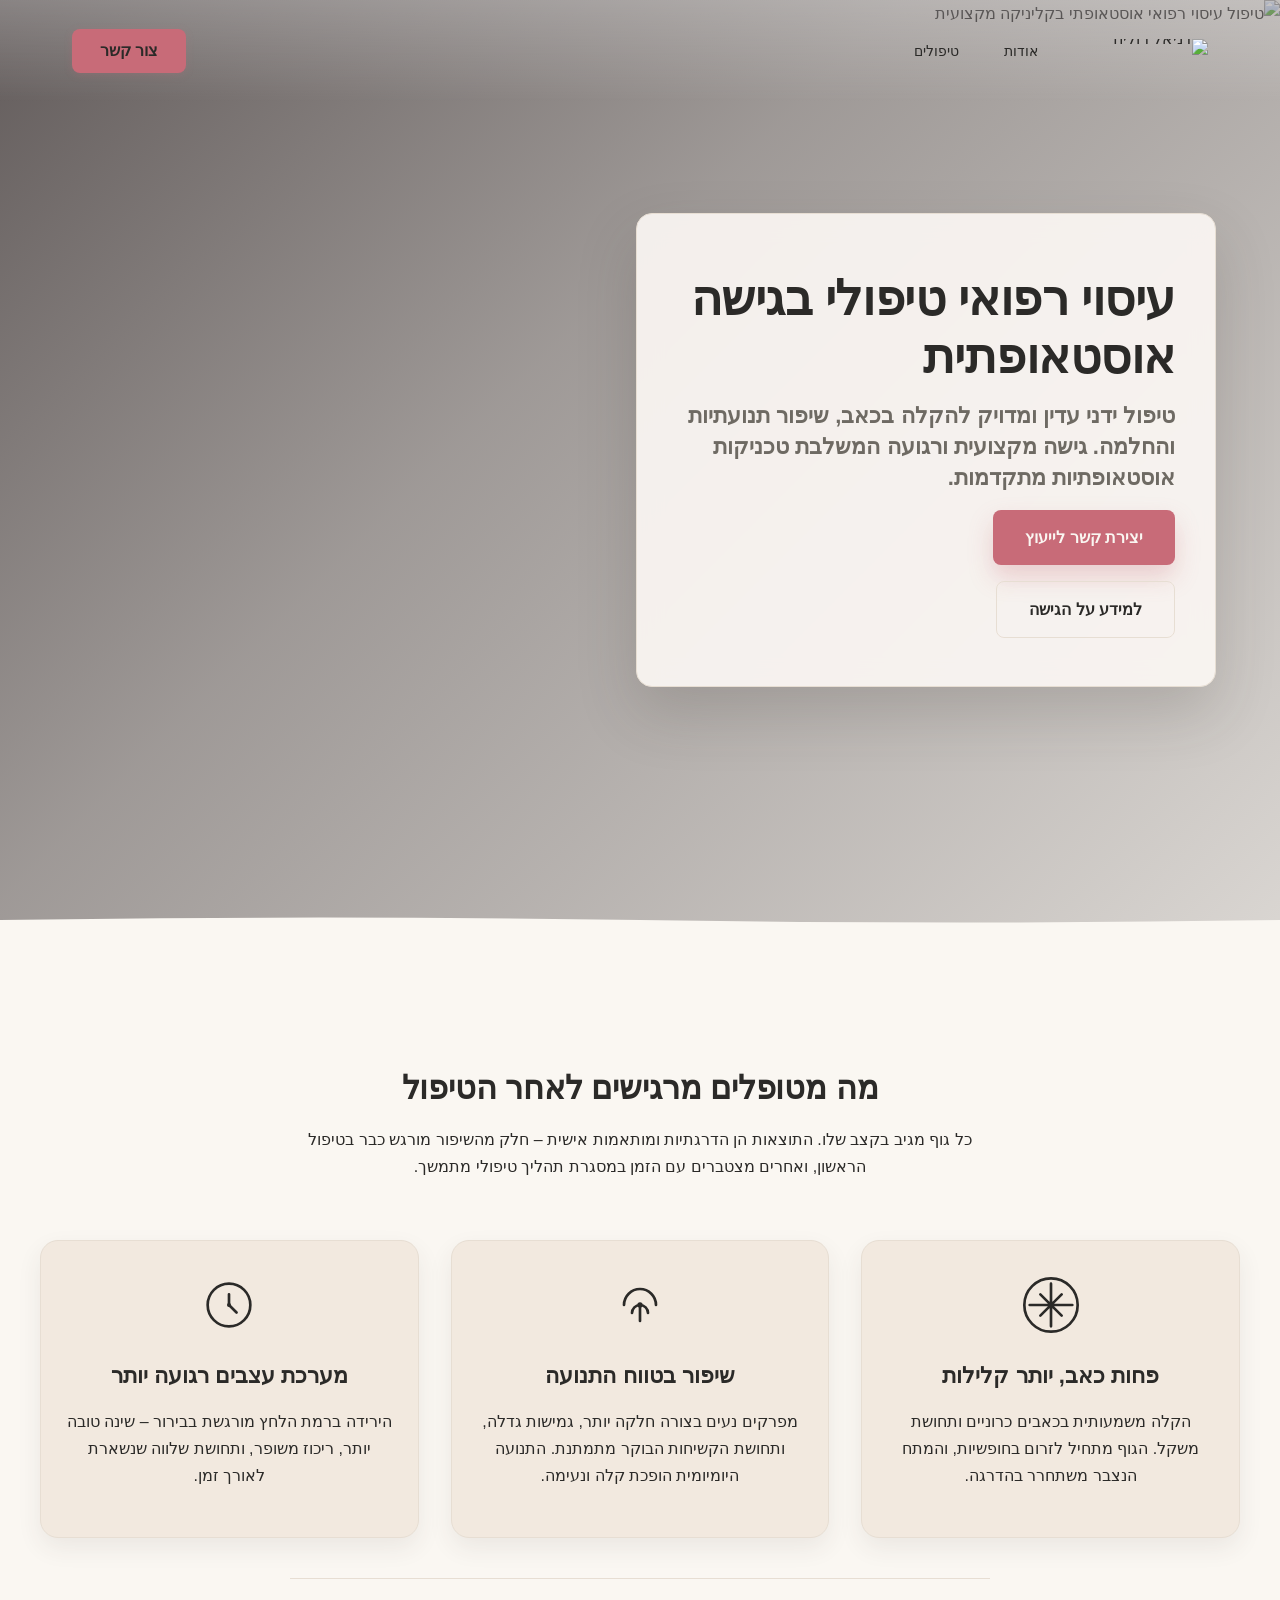
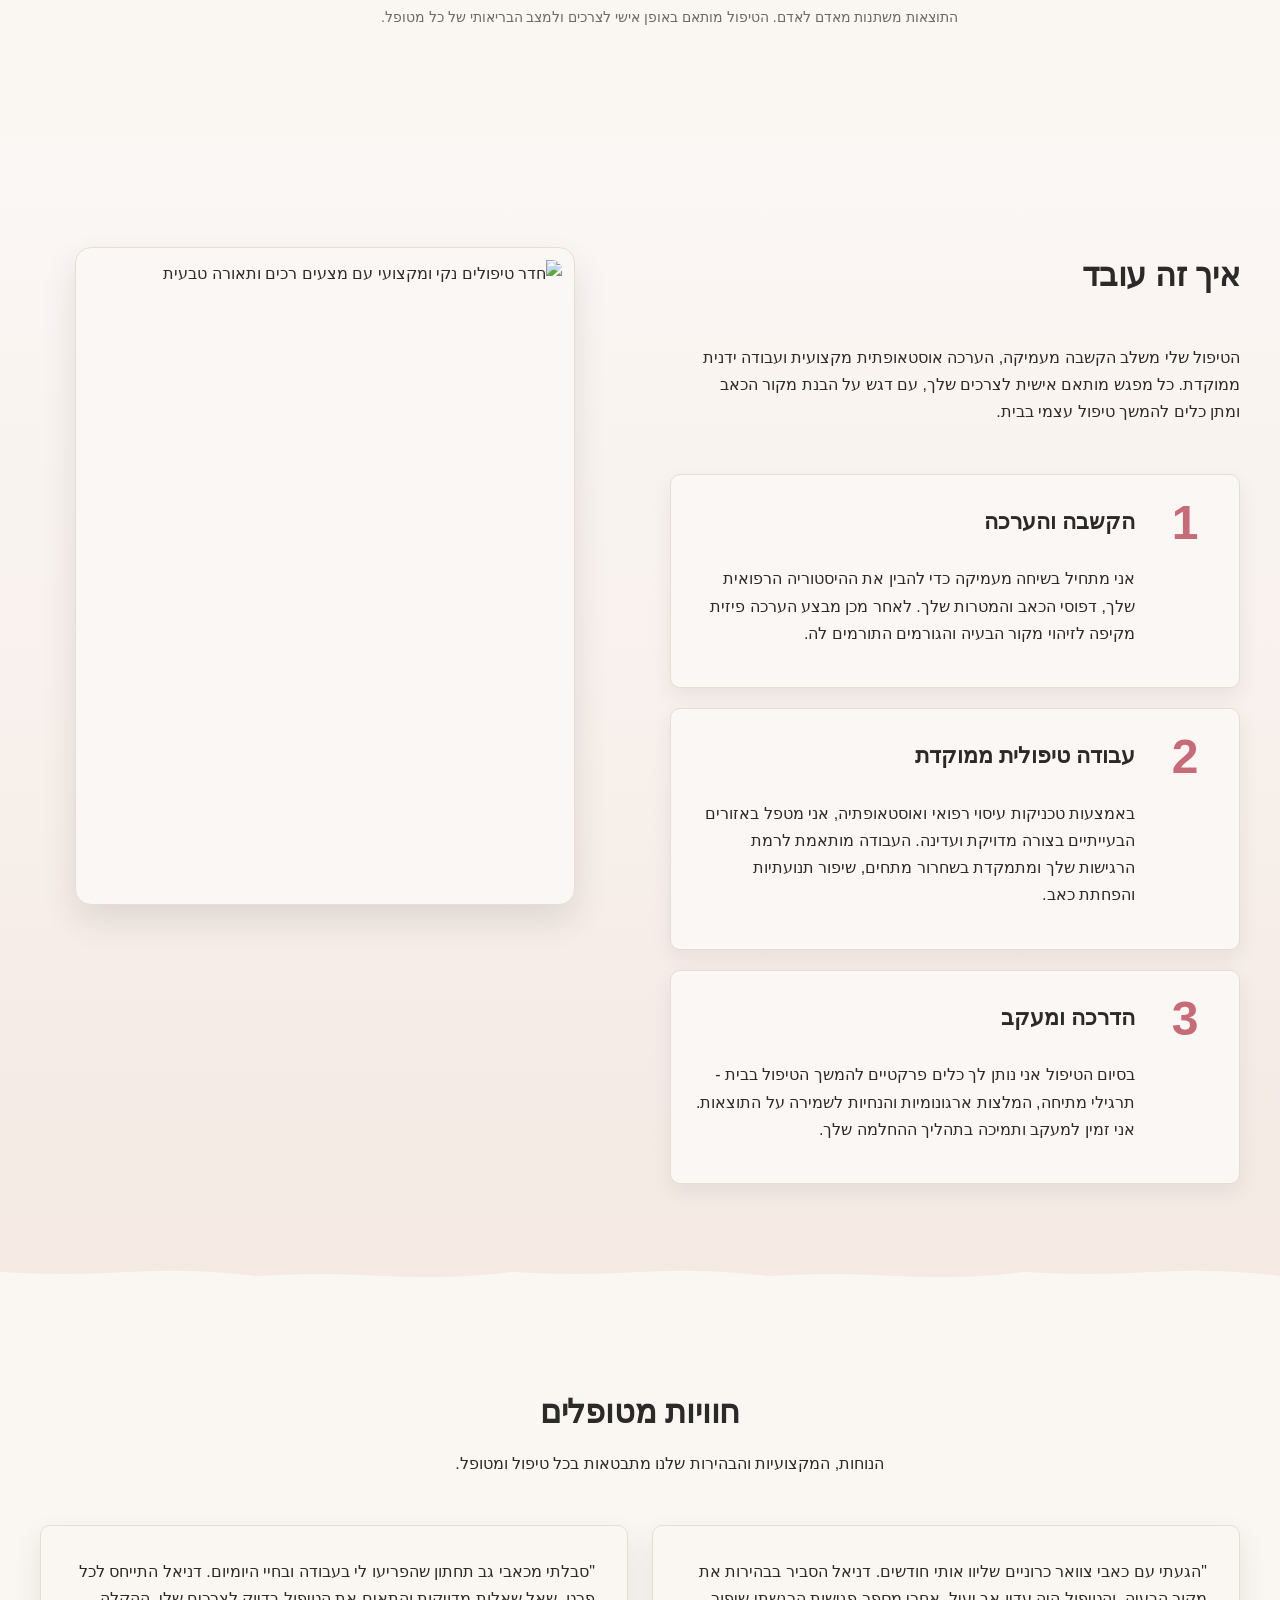
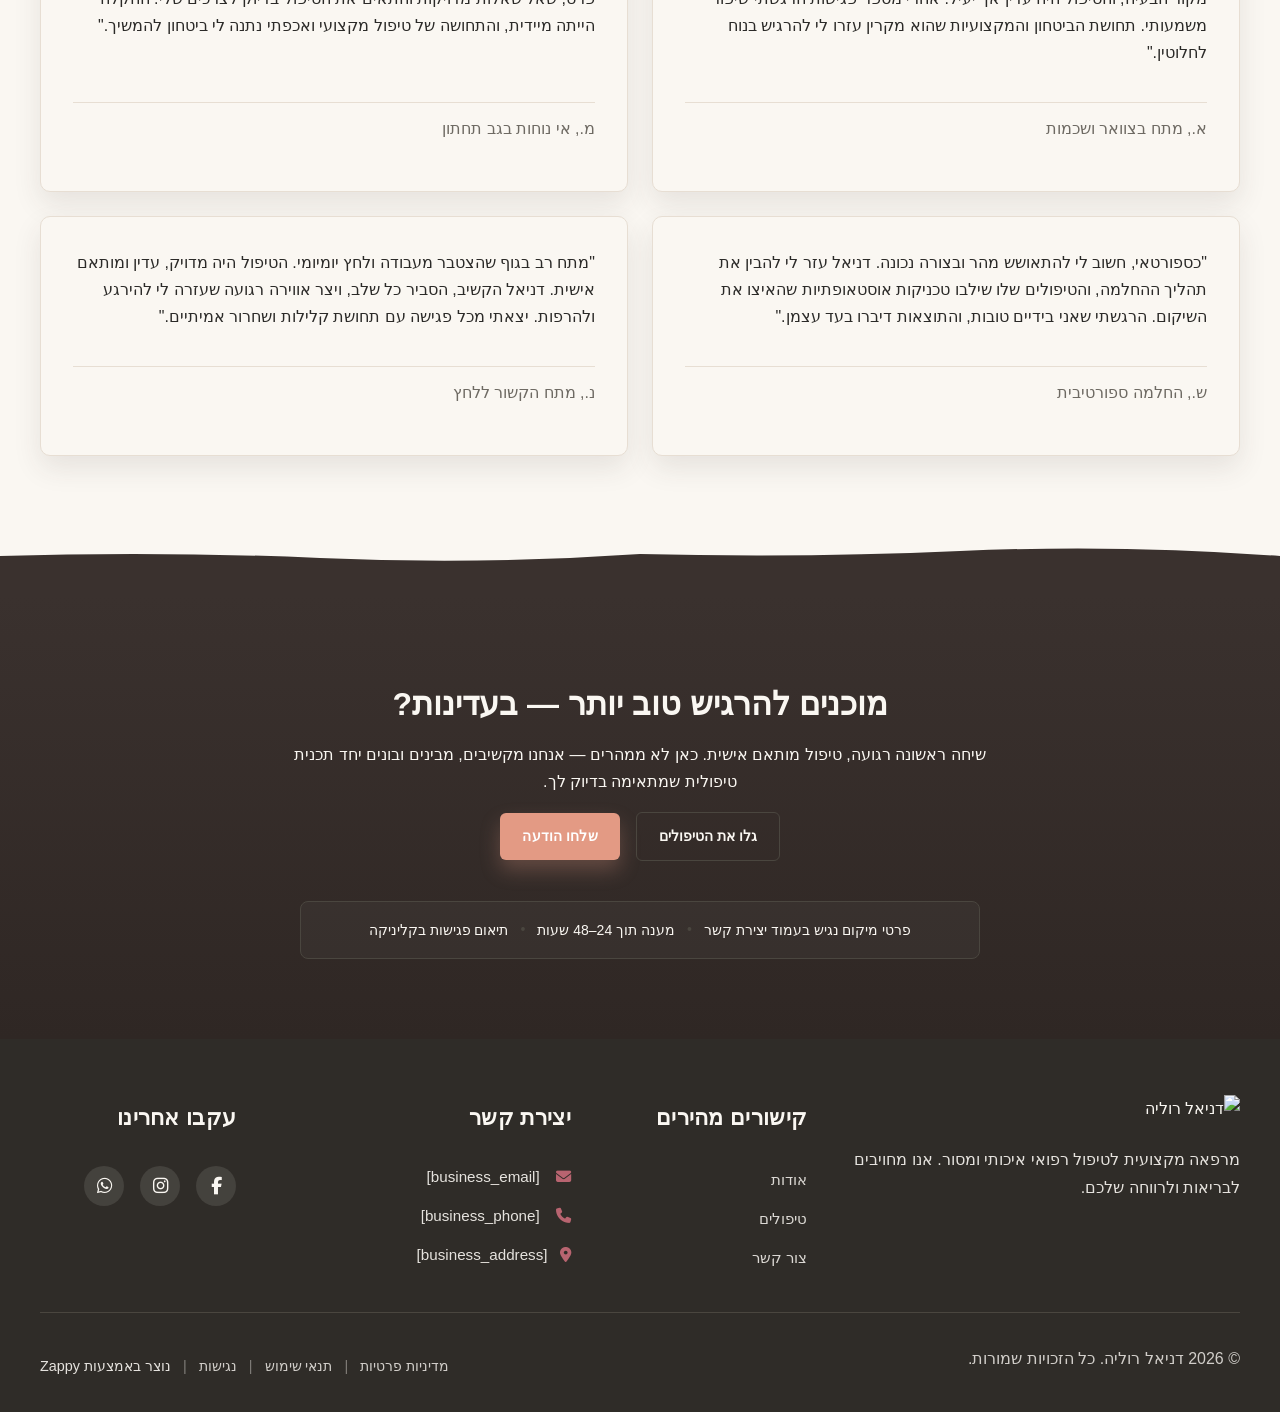
==== index.html @ 1a8e0700 "Background sync: Progressive GitHub Sync" ====
<!DOCTYPE html>
<html lang="he" dir="rtl">
<head>
    <meta charset="UTF-8">
    <meta name="viewport" content="width=device-width, initial-scale=1.0">
    <meta name="robots" content="index, follow">
    <title>עיסוי רפואי מקצועי לשחרור כאבים — דניאל רוליה</title>
    <meta name="description" content="טיפול רפואי הוליסטי המשלב גישה אוסטאופתית לשחרור כאבים כרוניים. דניאל רוליה מציע עיסוי רפואי מקצועי עם מגע מרפא עדין ותוצאות מוכחות.">
    <meta name="keywords" content="עיסוי רפואי, טיפול רפואי, עיסוי רפואי לכאבי גב כרוניים, גישה אוסטאופתית, דניאל רוליה">
    
    <!-- Favicons -->
    <link rel="icon" type="image/x-icon" href="/assets/favicon.ico">
    <link rel="icon" type="image/png" sizes="16x16" href="/assets/favicon-16x16.png">
    <link rel="icon" type="image/png" sizes="32x32" href="/assets/favicon-32x32.png">
    <link rel="icon" type="image/png" sizes="48x48" href="/assets/favicon-48x48.png">
    <link rel="icon" type="image/png" sizes="192x192" href="/assets/favicon-192x192.png">
    <link rel="icon" type="image/png" sizes="512x512" href="/assets/favicon-512x512.png">
    <link rel="apple-touch-icon" href="/assets/apple-touch-icon.png">
    <!-- Zappy Analytics -->
<script>
(function() {
  'use strict';
  
  // Configuration
  var config = {
    websiteId: '344cad9e-0083-41dc-92a2-0ba049e1d627',
    apiUrl: 'https://api.zappy5.com/api/analytics/track',
    sessionDuration: 30 * 60 * 1000, // 30 minutes
    visitorDuration: 30 * 24 * 60 * 60 * 1000, // 30 days
    trackPageViews: true,
    trackClicks: true,
    trackFormSubmissions: true
  };
  
  // Generate or retrieve persistent visitor ID (30 days)
  function getVisitorId() {
    var visitorKey = 'zappy_visitor_' + config.websiteId;
    var visitor = null;
    
    try {
      visitor = localStorage.getItem(visitorKey);
      if (visitor) {
        var visitorData = JSON.parse(visitor);
        var now = Date.now();
        
        // Check if visitor ID is still valid (30 days)
        if (now - visitorData.created < config.visitorDuration) {
          // Update last seen timestamp
          visitorData.lastSeen = now;
          localStorage.setItem(visitorKey, JSON.stringify(visitorData));
          return visitorData.id;
        }
      }
    } catch (e) {
      console.warn('Zappy Analytics: LocalStorage not available');
    }
    
    // Generate new visitor ID
    var newVisitorId = 'zv_' + Date.now() + '_' + Math.random().toString(36).substr(2, 9);
    
    try {
      localStorage.setItem(visitorKey, JSON.stringify({
        id: newVisitorId,
        created: Date.now(),
        lastSeen: Date.now()
      }));
    } catch (e) {
      // Continue without local storage
    }
    
    return newVisitorId;
  }
  
  // Generate or retrieve session ID (30 minutes)
  function getSessionId() {
    var sessionKey = 'zappy_session_' + config.websiteId;
    var session = null;
    
    try {
      session = sessionStorage.getItem(sessionKey);
      if (session) {
        var sessionData = JSON.parse(session);
        var now = Date.now();
        
        // Check if session is still valid
        if (now - sessionData.timestamp < config.sessionDuration) {
          // Update timestamp
          sessionData.timestamp = now;
          sessionStorage.setItem(sessionKey, JSON.stringify(sessionData));
          return sessionData.id;
        }
      }
    } catch (e) {
      console.warn('Zappy Analytics: SessionStorage not available');
    }
    
    // Generate new session ID
    var newSessionId = 'zs_' + Date.now() + '_' + Math.random().toString(36).substr(2, 9);
    
    try {
      sessionStorage.setItem(sessionKey, JSON.stringify({
        id: newSessionId,
        timestamp: Date.now()
      }));
    } catch (e) {
      // Continue without session storage
    }
    
    return newSessionId;
  }
  
  var visitorId = getVisitorId();
  var sessionId = getSessionId();
  
  // Track an event
  function trackEvent(eventType, data) {
    data = data || {};
    
    var eventData = {
      website_id: config.websiteId,
      event_type: eventType,
      page_path: window.location.pathname,
      referrer: document.referrer || 'direct',
      visitor_id: visitorId,
      session_id: sessionId,
      metadata: data
    };
    
    // Use sendBeacon if available (better for page unload events)
    if (navigator.sendBeacon) {
      var blob = new Blob([JSON.stringify(eventData)], { type: 'application/json' });
      navigator.sendBeacon(config.apiUrl, blob);
    } else {
      // Fallback to fetch
      fetch(config.apiUrl, {
        method: 'POST',
        headers: {
          'Content-Type': 'application/json'
        },
        body: JSON.stringify(eventData),
        keepalive: true
      }).catch(function(error) {
        console.warn('Zappy Analytics: Failed to track event', error);
      });
    }
  }
  
  // Track page view
  if (config.trackPageViews) {
    trackEvent('pageview', {
      title: document.title,
      url: window.location.href
    });
  }
  
  // Track clicks on important elements
  if (config.trackClicks) {
    document.addEventListener('click', function(e) {
      var target = e.target;
      
      // Track button clicks (counted as actions)
      if (target.tagName === 'BUTTON' || target.closest('button')) {
        var button = target.tagName === 'BUTTON' ? target : target.closest('button');
        trackEvent('click', {
          element: 'button',
          text: button.textContent.trim().substring(0, 100),
          id: button.id || null,
          class: button.className || null
        });
      }
      
      // Track link clicks (navigation - not counted as actions)
      else if (target.tagName === 'A' || target.closest('a')) {
        var link = target.tagName === 'A' ? target : target.closest('a');
        trackEvent('navigation', {
          element: 'link',
          text: link.textContent.trim().substring(0, 100),
          href: link.href,
          external: link.hostname !== window.location.hostname
        });
      }
    }, true);
  }
  
  // Track form submissions
  if (config.trackFormSubmissions) {
    document.addEventListener('submit', function(e) {
      var form = e.target;
      
      trackEvent('form_submit', {
        form_id: form.id || null,
        form_name: form.name || null,
        form_action: form.action || null,
        form_method: form.method || 'GET'
      });
    }, true);
  }
  
  // Track time on page (send on page unload)
  var pageLoadTime = Date.now();
  
  window.addEventListener('beforeunload', function() {
    var timeOnPage = Math.floor((Date.now() - pageLoadTime) / 1000); // in seconds
    
    trackEvent('page_unload', {
      time_on_page: timeOnPage,
      page_path: window.location.pathname
    });
  });
  
  // Expose tracking function globally for custom events
  window.zappyAnalytics = {
    track: trackEvent,
    getVisitorId: function() { return visitorId; },
    getSessionId: function() { return sessionId; }
  };
  
})();
</script>
<!-- End Zappy Analytics -->
    <meta property="og:title" content="עיסוי רפואי מקצועי לשחרור כאבים — דניאל רוליה">
  <meta property="og:description" content="טיפול רפואי הוליסטי המשלב גישה אוסטאופתית לשחרור כאבים כרוניים. דניאל רוליה מציע עיסוי רפואי מקצועי עם מגע מרפא עדין ותוצאות מוכחות.">
  <meta property="og:type" content="website">
  <meta property="og:locale" content="he_IL">
  
  <meta name="twitter:card" content="summary_large_image">
  <meta name="twitter:title" content="עיסוי רפואי מקצועי לשחרור כאבים — דניאל רוליה">
  <meta name="twitter:description" content="טיפול רפואי הוליסטי המשלב גישה אוסטאופתית לשחרור כאבים כרוניים. דניאל רוליה מציע עיסוי רפואי מקצועי עם מגע מרפא עדין ותוצאות מוכחות.">
  
  <link rel="stylesheet" href="https://cdnjs.cloudflare.com/ajax/libs/font-awesome/6.4.0/css/all.min.css">

    <!-- Favicons -->
    <link rel="icon" type="image/x-icon" href="/assets/favicon.ico">
    <link rel="icon" type="image/png" sizes="16x16" href="/assets/favicon-16x16.png">
    <link rel="icon" type="image/png" sizes="32x32" href="/assets/favicon-32x32.png">
    <link rel="icon" type="image/png" sizes="48x48" href="/assets/favicon-48x48.png">
    <link rel="icon" type="image/png" sizes="192x192" href="/assets/favicon-192x192.png">
    <link rel="icon" type="image/png" sizes="512x512" href="/assets/favicon-512x512.png">
    <link rel="apple-touch-icon" href="/assets/apple-touch-icon.png">
    <!-- Cookie Consent -->
    <link rel="stylesheet" href="https://cdn.jsdelivr.net/npm/vanilla-cookieconsent@3/dist/cookieconsent.css">
    <script src="https://cdn.jsdelivr.net/npm/vanilla-cookieconsent@3/dist/cookieconsent.umd.js"></script>
    <!-- Mickidum Accessibility Toolbar -->
    <script src="https://cdn.jsdelivr.net/gh/mickidum/acc_toolbar/acctoolbar/acctoolbar.min.js"></script>
    <link rel="stylesheet" href="/styles.css">

    <style id="zappy-dropdown-submenu-styles">
      /* ========== DESKTOP DROPDOWN SUBMENU STYLES ========== */
      /* Base styles for dropdown submenus - parent must be positioned */
      .nav-menu li:has(.sub-menu), nav li:has(.sub-menu), .navbar li:has(.sub-menu), #navMenu li:has(.sub-menu) { position: relative; }
      /* Submenu base - hidden by default */
      .nav-menu .sub-menu, nav .sub-menu, .navbar .sub-menu, #navMenu .sub-menu { display: block !important; position: absolute !important; top: 100%; left: 0; min-width: 220px; background: white; border-radius: 8px; box-shadow: 0 8px 25px rgba(0,0,0,0.15); padding: 8px 0; opacity: 0; visibility: hidden; transform: translateY(10px); transition: all 0.3s ease; z-index: 1000; list-style: none; pointer-events: none; }
      /* CRITICAL: Desktop hover styles to show dropdown */
      .nav-menu li:hover > .sub-menu, nav li:hover > .sub-menu, .navbar li:hover > .sub-menu, #navMenu li:hover > .sub-menu { opacity: 1 !important; visibility: visible !important; transform: translateY(0) !important; pointer-events: auto !important; }
      /* Submenu item styling */
      .sub-menu li { list-style: none; margin: 0; padding: 0; }
      .sub-menu a { display: block !important; padding: 10px 16px !important; color: var(--text-dark, #333) !important; font-weight: 500; text-decoration: none; white-space: nowrap; transition: background-color 0.2s; }
      .sub-menu a:hover { background-color: #f5f5f5; }
      /* RTL (Hebrew/Arabic) dropdown positioning */
      [dir="rtl"] .nav-menu .sub-menu, [dir="rtl"] nav .sub-menu, [dir="rtl"] .navbar .sub-menu, html[lang="he"] .nav-menu .sub-menu, html[lang="he"] nav .sub-menu, html[lang="he"] .navbar .sub-menu, html[lang="ar"] .nav-menu .sub-menu, html[lang="ar"] nav .sub-menu, html[lang="ar"] .navbar .sub-menu { left: auto !important; right: 0 !important; }
      /* Hide empty dropdown menus */
      .sub-menu:empty, .sub-menu:not(:has(li:not(.zappy-hidden-menu-item))), .sub-menu:not(:has(li)) { display: none !important; opacity: 0 !important; visibility: hidden !important; pointer-events: none !important; }
      /* Desktop: show submenu on Menu Group hover */
      li:has(.menu-group-title):hover > .sub-menu { opacity: 1 !important; visibility: visible !important; transform: translateY(0) !important; pointer-events: auto !important; }
      /* Menu Group title styling */
      .nav-menu > li > .menu-group-title, #navMenu > li > .menu-group-title { display: inline-block; padding: 0.5rem 1rem; cursor: default; user-select: none; }
      
      /* ========== MOBILE SUBMENU STYLES ========== */
      @media (max-width: 768px) {
        .nav-menu .sub-menu, nav .sub-menu, .navbar .sub-menu, #navMenu .sub-menu { position: static !important; transform: none !important; box-shadow: none !important; background: transparent !important; max-height: 0; overflow: hidden; opacity: 0; visibility: hidden; transition: max-height 0.3s ease, opacity 0.3s ease; padding: 0 !important; border-radius: 0 !important; }
        .sub-menu.mobile-expanded { max-height: 500px !important; opacity: 1 !important; visibility: visible !important; padding: 8px 0 8px 16px !important; }
        [dir="rtl"] .sub-menu.mobile-expanded, html[lang="he"] .sub-menu.mobile-expanded { padding: 8px 16px 8px 0 !important; }
        /* Disable hover behavior on mobile */
        .nav-menu li:hover > .sub-menu, nav li:hover > .sub-menu, .navbar li:hover > .sub-menu, #navMenu li:hover > .sub-menu { opacity: 0; visibility: hidden; pointer-events: none; }
        .nav-menu li > .sub-menu.mobile-expanded, nav li > .sub-menu.mobile-expanded, .navbar li > .sub-menu.mobile-expanded, #navMenu li > .sub-menu.mobile-expanded { opacity: 1 !important; visibility: visible !important; pointer-events: auto !important; }
        .nav-menu li:has(.sub-menu), nav li:has(.sub-menu), .navbar li:has(.sub-menu), #navMenu li:has(.sub-menu) { display: flex !important; flex-wrap: wrap !important; align-items: center !important; position: relative !important; min-height: 44px !important; }
        .nav-menu li:has(.sub-menu) > a, nav li:has(.sub-menu) > a, .navbar li:has(.sub-menu) > a, #navMenu li:has(.sub-menu) > a { flex: 1 !important; min-width: 0 !important; }
        .nav-menu li:has(.sub-menu) > .menu-group-title, nav li:has(.sub-menu) > .menu-group-title, .navbar li:has(.sub-menu) > .menu-group-title, #navMenu li:has(.sub-menu) > .menu-group-title { flex: 1 !important; min-width: 0 !important; padding: 0 !important; line-height: inherit !important; }
        .nav-menu li:has(.sub-menu) > .sub-menu, nav li:has(.sub-menu) > .sub-menu, .navbar li:has(.sub-menu) > .sub-menu, #navMenu li:has(.sub-menu) > .sub-menu { flex-basis: 100% !important; width: 100% !important; }
        .nav-menu li:has(.sub-menu) > a [class*="chevron"], .nav-menu li:has(.sub-menu) > a [class*="arrow"], .nav-menu li:has(.sub-menu) > a .fa-chevron-down, .nav-menu li:has(.sub-menu) > a .fa-angle-down, nav li:has(.sub-menu) > a [class*="chevron"], nav li:has(.sub-menu) > a [class*="arrow"], #navMenu li:has(.sub-menu) > a [class*="chevron"], #navMenu li:has(.sub-menu) > a [class*="arrow"] { display: none !important; visibility: hidden !important; }
        .mobile-submenu-toggle { display: flex !important; align-items: center !important; justify-content: center !important; width: 44px !important; height: auto !important; background: transparent !important; border: none !important; cursor: pointer !important; color: var(--text-dark) !important; position: static !important; flex-shrink: 0 !important; align-self: stretch !important; z-index: 2 !important; padding: 0 !important; margin: 0 !important; }
        .mobile-submenu-toggle::after { content: '' !important; width: 0 !important; height: 0 !important; border-left: 6px solid transparent !important; border-right: 6px solid transparent !important; border-top: 7px solid currentColor !important; transition: transform 0.3s ease !important; }
        .mobile-submenu-toggle.expanded::after { transform: rotate(180deg) !important; }
        .sub-menu a { padding: 10px 0 !important; display: block !important; color: var(--text-dark) !important; }
        .navbar .sub-menu li a, nav.navbar .sub-menu li a, .zappy-products-dropdown .sub-menu a { color: var(--text-dark) !important; }
      }
      @media (min-width: 769px) { .mobile-submenu-toggle { display: none !important; } }
    </style>

    <style id="mobile-lang-menu-deployed-css">
    @media (max-width: 768px) {
      .lang-switcher,
      .nav-cta-container .lang-switcher,
      .nav-container .lang-switcher,
      .navbar .lang-switcher,
      .navbar .nav-cta-container .lang-switcher,
      .nav-icons-left .lang-switcher,
      .nav-ecommerce-icons .lang-switcher { display: none !important; }
      .mobile-lang-menu { width: 100%; border-top: 1px solid rgba(128,128,128,0.2); padding: 8px 0 0 0; margin-top: 8px; }
      .mobile-lang-toggle { display: flex !important; align-items: center; justify-content: space-between; width: 100%; padding: 12px 16px; background: none; border: none; cursor: pointer; font-size: 15px; color: inherit; font-family: inherit; }
      .mobile-lang-toggle::after { content: ''; display: inline-block; width: 8px; height: 8px; border-right: 2px solid currentColor; border-bottom: 2px solid currentColor; transform: rotate(45deg); transition: transform 0.3s ease; margin-left: 8px; }
      .mobile-lang-toggle.expanded::after { transform: rotate(-135deg); }
      .mobile-lang-options { max-height: 0; overflow: hidden; transition: max-height 0.3s ease; }
      .mobile-lang-options.expanded { max-height: 300px; }
      .mobile-lang-option { display: flex !important; align-items: center; gap: 10px; padding: 10px 24px; text-decoration: none; color: inherit; font-size: 14px; font-family: inherit; }
      .mobile-lang-option:hover { background: rgba(128,128,128,0.1); }
      .mobile-lang-option.active { font-weight: 600; opacity: 0.7; pointer-events: none; }
      .mobile-lang-option img { width: 20px; height: 20px; border-radius: 50%; }
    }
    @media (min-width: 769px) {
      .mobile-lang-menu { display: none !important; }
    }
    </style>

    <style id="zappy-widget-visibility">
      #mic-access-tool-general-button, .mic-access-tool-general-button,
      #mic-init-access-tool .mic-access-tool-general-button, #mic-init-access-tool #mic-access-tool-general-button,
      ._access-icon, #mic-access-tool-box, .mic-access-tool-box,
      #mic-init-access-tool #mic-access-tool-box, div[id*="mic-access-tool-box"], ._access-menu {
        display: none !important; visibility: hidden !important; opacity: 0 !important; pointer-events: none !important;
      }
    </style>
</head>
<body>

  <nav class="navbar" dir="rtl">
  <button class="mobile-toggle" id="mobileToggle" aria-label="Menu">
    <svg class="hamburger-icon" width="24" height="24" viewbox="0 0 24 24" fill="none">
      <path d="M3 12h18M3 6h18M3 18h18" stroke="currentColor" stroke-width="2" stroke-linecap="round"></path>
    </svg>
    <svg class="close-icon" width="24" height="24" viewbox="0 0 24 24" fill="none" style="display: none;">
      <path d="M18 6L6 18M6 6l12 12" stroke="currentColor" stroke-width="2" stroke-linecap="round"></path>
    </svg>
  </button>
  
  <button class="phone-header-btn" aria-label="Call">
    <svg width="20" height="20" viewbox="0 0 24 24" fill="currentColor">
      <path d="M22 16.92v3a2 2 0 0 1-2.18 2 19.79 19.79 0 0 1-8.63-3.07 19.5 19.5 0 0 1-6-6 19.79 19.79 0 0 1-3.07-8.67A2 2 0 0 1 4.11 2h3a2 2 0 0 1 2 1.72 12.84 12.84 0 0 0 .7 2.81 2 2 0 0 1-.45 2.11L8.09 9.91a16 16 0 0 0 6 6l1.27-1.27a2 2 0 0 1 2.11-.45 12.84 12.84 0 0 0 2.81.7A2 2 0 0 1 22 16.92z"></path>
    </svg>
  </button>
  
  <div class="nav-container">
    <div class="nav-right-group"><div class="nav-brand">
      <a href="/" class="logo-link">
        <img src="/assets/business-logo.webp" alt="דניאל רוליה" class="logo">
      </a>
    </div><ul class="nav-menu" id="navMenu"><li><a href="/about">אודות</a></li><li><a href="/treatments">טיפולים</a></li></ul></div>
    
    
    
    <div class="nav-cta-container">
      <a href="/contact" class="nav-cta-btn">צור קשר</a>
    </div>
  </div>
</nav>
<script>

// Navbar Mobile Menu Toggle and Contrast Fix
(function() {
  // Use 'load' event instead of 'DOMContentLoaded' to ensure we run AFTER all other scripts
  window.addEventListener('load', function() {
    
    // FIX MOBILE BUTTON CONTRAST
    // Detect navbar background color and apply contrasting color to mobile buttons
    const navbar = document.querySelector('.navbar, nav, header');
    if (!navbar) {
      console.log('[Navbar] Navbar element not found');
      return;
    }
    
    // DECLARE VARIABLES EARLY to avoid Temporal Dead Zone errors
    // These are used in multiple places below
    let mobileToggle = document.getElementById('mobileToggle') ||
                       document.querySelector('.mobile-toggle') ||
                       document.querySelector('.hamburger') ||
                       document.querySelector('.hamburger-menu') ||
                       document.querySelector('.menu-toggle') ||
                       document.querySelector('.burger-menu') ||
                       document.querySelector('[aria-label="Menu"]') ||
                       document.querySelector('[aria-label="תפריט"]');
    
    const phoneBtn = document.querySelector('.phone-header-btn');
    
    const computedStyle = window.getComputedStyle(navbar);
    let bgColor = computedStyle.backgroundColor;
    
    console.log('[Navbar] Initial navbar background:', bgColor);
    
    // Check if background is transparent or rgba with 0 alpha
    const isTransparent = bgColor === 'transparent' || 
                         bgColor === 'rgba(0, 0, 0, 0)' ||
                         (bgColor.startsWith('rgba') && bgColor.includes(', 0)'));
    
    if (isTransparent) {
      // Check for background-image or gradient
      const bgImage = computedStyle.backgroundImage;
      if (bgImage && bgImage !== 'none') {
        console.log('[Navbar] Navbar has background image/gradient, using dark text');
        bgColor = 'rgb(240, 240, 240)'; // Assume light background
      } else {
        // Transparent navbar - check body background
        const bodyBg = window.getComputedStyle(document.body).backgroundColor;
        console.log('[Navbar] Navbar transparent, using body background:', bodyBg);
        bgColor = bodyBg;
      }
    }
    
    // Calculate luminance to determine if background is light or dark
    const rgb = bgColor.match(/\d+/g);
    if (rgb && rgb.length >= 3) {
      const r = parseInt(rgb[0]);
      const g = parseInt(rgb[1]);
      const b = parseInt(rgb[2]);
      const luminance = (0.299 * r + 0.587 * g + 0.114 * b) / 255;
      
      // Mobile button colors are set by Claude's AI-generated CSS (same as .nav-menu a)
      // No dynamic color overrides needed - colors come from the generated navbar CSS
      console.log('[Navbar] Mobile button colors preserved from Claude CSS (luminance:', luminance.toFixed(2) + ')');
      
      // FIX ICON SIZES - Ensure SVGs are properly sized and visible
      // INJECT CRITICAL CSS TO OVERRIDE ANY CONFLICTING RULES
      const criticalCSS = document.createElement('style');
      criticalCSS.id = 'zappy-mobile-nav-fix';
      const htmlLang = document.documentElement.lang || 'en';
      const htmlDir = document.documentElement.dir || 'ltr';
      // Check both dir attribute AND lang for RTL detection
      // dir="rtl" is the most reliable indicator
      const isRTL = htmlDir === 'rtl' || htmlLang === 'he' || htmlLang === 'ar';
      
      criticalCSS.textContent = `
        /* Hide mobile buttons on desktop, show only on mobile */
        @media (min-width: 769px) {
          .mobile-toggle,
          .phone-header-btn {
            display: none !important;
          }
        }
        
        /* Show and position mobile buttons correctly on mobile */
        @media (max-width: 768px) {
          .mobile-toggle,
          .phone-header-btn {
            position: absolute !important;
            top: 50% !important;
            transform: translateY(-50%) !important;
            z-index: 1001 !important;
            display: flex !important;
            align-items: center !important;
            justify-content: center !important;
            width: 36px !important;
            height: 36px !important;
            border-radius: 50% !important;
            border: none !important;
            cursor: pointer !important;
            padding: 6px !important;
            background: none !important;
            color: var(--nav-text, var(--text-dark)) !important;
          }
          
          /* LTR positioning (default): hamburger LEFT, phone RIGHT */
          html:not([dir="rtl"]):not([lang="he"]):not([lang="ar"]) .mobile-toggle,
          html[dir="ltr"] .mobile-toggle {
            left: 12px !important;
            right: auto !important;
          }
          html:not([dir="rtl"]):not([lang="he"]):not([lang="ar"]) .phone-header-btn,
          html[dir="ltr"] .phone-header-btn {
            right: 12px !important;
            left: auto !important;
          }
          
          /* RTL positioning: hamburger RIGHT, phone LEFT */
          html[dir="rtl"] .mobile-toggle,
          html[lang="he"] .mobile-toggle,
          html[lang="ar"] .mobile-toggle {
            right: 12px !important;
            left: auto !important;
          }
          html[dir="rtl"] .phone-header-btn,
          html[lang="he"] .phone-header-btn,
          html[lang="ar"] .phone-header-btn {
            left: 12px !important;
            right: auto !important;
          }
          
          /* CRITICAL: Ensure nav-container has min-height on mobile */
          /* All children are positioned absolutely/fixed on mobile, so height:auto collapses to 0 */
          .nav-container {
            min-height: 70px !important;
            position: relative !important;
          }
          
          /* Ensure SVG icons are properly sized and inherit color */
          .mobile-toggle svg,
          .phone-header-btn svg {
            width: 24px !important;
            height: 24px !important;
            /* Don't force display - let JavaScript control hamburger/close toggle */
          }
          
          /* Reset nav-cta-container on mobile - remove desktop box-shadow/padding */
          /* that creates a visible ghost box when CTA button is hidden */
          .nav-cta-container {
            box-shadow: none !important;
            padding: 0 !important;
          }
          
          /* Hide nav-cta-container entirely on mobile when there's no lang-switcher */
          /* (only the CTA button is inside, and it's hidden on mobile) */
          .nav-cta-container:not(:has(.lang-switcher)) {
            display: none !important;
          }
          
          /* CRITICAL: Prevent hero image fade gradient from bleeding over headline text */
          /* The .image-fade-gradient has bottom: -30px (extends below parent) */
          /* On mobile stacked layout, this overlaps the h1 text below the image */
          .hero-image-column {
            overflow: hidden !important;
          }
          .image-fade-gradient {
            bottom: 0 !important;
          }
          
          /* Hide desktop language switcher on mobile - hamburger menu handles it */
          /* High specificity to override stored CSS */
          .lang-switcher,
          .nav-cta-container .lang-switcher,
          .nav-container .lang-switcher,
          .navbar .lang-switcher,
          .navbar .nav-cta-container .lang-switcher {
            display: none !important;
          }
        }
      `;
      
      // Remove existing fix if present and inject new one
      const existing = document.getElementById('zappy-mobile-nav-fix');
      if (existing) existing.remove();
      document.head.appendChild(criticalCSS);
      
      console.log('[Navbar] Critical CSS injected for mobile nav positioning');
      
      // ONLY apply inline positioning styles on mobile viewport
      // On desktop, the CSS handles hiding these buttons with display: none
      // Inline styles were breaking desktop layout by overriding CSS
      const isMobileViewport = window.innerWidth <= 768;
      
      if (mobileToggle) {
        // Icon sizing applies to all viewports for consistency
        const hamburgerIcon = mobileToggle.querySelector('.hamburger-icon');
        const closeIcon = mobileToggle.querySelector('.close-icon');
        
        if (hamburgerIcon) {
          hamburgerIcon.style.setProperty('width', '24px', 'important');
          hamburgerIcon.style.setProperty('height', '24px', 'important');
          hamburgerIcon.style.setProperty('display', 'block', 'important'); // Show hamburger by default
        }
        if (closeIcon) {
          closeIcon.style.setProperty('width', '24px', 'important');
          closeIcon.style.setProperty('height', '24px', 'important');
          closeIcon.style.setProperty('display', 'none', 'important'); // Hide close icon by default
        }
        
        // ONLY set positioning inline styles on mobile
        if (isMobileViewport) {
          mobileToggle.style.setProperty('position', 'absolute', 'important');
          mobileToggle.style.setProperty('top', '50%', 'important');
          mobileToggle.style.setProperty('transform', 'translateY(-50%)', 'important');
          mobileToggle.style.setProperty('z-index', '1001', 'important');
          
          // Clear any inline left/right so CSS can take over based on html[dir]
          mobileToggle.style.removeProperty('left');
          mobileToggle.style.removeProperty('right');
          
          console.log('[Navbar] Mobile toggle positioning applied (mobile viewport)');
        } else {
          // On desktop, clear any positioning styles to let CSS handle it
          mobileToggle.style.removeProperty('position');
          mobileToggle.style.removeProperty('top');
          mobileToggle.style.removeProperty('transform');
          mobileToggle.style.removeProperty('z-index');
          mobileToggle.style.removeProperty('left');
          mobileToggle.style.removeProperty('right');
          console.log('[Navbar] Desktop viewport - cleared mobile toggle inline positioning');
        }
      }
      
      if (phoneBtn) {
        // Icon sizing applies to all viewports
        const phoneIcon = phoneBtn.querySelector('svg');
        if (phoneIcon) {
          phoneIcon.style.width = '24px';
          phoneIcon.style.height = '24px';
          phoneIcon.setAttribute('width', '24');
          phoneIcon.setAttribute('height', '24');
        }
        
        // ONLY set positioning inline styles on mobile
        if (isMobileViewport) {
          phoneBtn.style.setProperty('position', 'absolute', 'important');
          phoneBtn.style.setProperty('top', '50%', 'important');
          phoneBtn.style.setProperty('transform', 'translateY(-50%)', 'important');
          phoneBtn.style.setProperty('z-index', '1001', 'important');
          
          // Clear any inline left/right so CSS can take over based on html[dir]
          phoneBtn.style.removeProperty('left');
          phoneBtn.style.removeProperty('right');
          
          console.log('[Navbar] Phone button positioning applied (mobile viewport)');
        } else {
          // On desktop, clear any positioning styles to let CSS handle it
          phoneBtn.style.removeProperty('position');
          phoneBtn.style.removeProperty('top');
          phoneBtn.style.removeProperty('transform');
          phoneBtn.style.removeProperty('z-index');
          phoneBtn.style.removeProperty('left');
          phoneBtn.style.removeProperty('right');
          console.log('[Navbar] Desktop viewport - cleared phone button inline positioning');
        }
      }
    } else {
      console.log('[Navbar] Could not parse background color:', bgColor);
    }
    
    // MOBILE MENU TOGGLE
    // Re-query in case DOM changed (mobileToggle already declared at top of function)
    mobileToggle = document.getElementById('mobileToggle') ||
                   document.querySelector('.mobile-toggle') ||
                   document.querySelector('.hamburger') ||
                   document.querySelector('.hamburger-menu') ||
                   document.querySelector('.menu-toggle') ||
                   document.querySelector('.burger-menu') ||
                   document.querySelector('[aria-label="Menu"]') ||
                   document.querySelector('[aria-label="תפריט"]');
    
    // EXPANDED SEARCH: Find nav menu by ID or class
    const navMenu = document.getElementById('navMenu') ||
                  document.querySelector('.nav-menu') ||
                  document.querySelector('.nav-links') ||
                  document.querySelector('nav ul:not(.submenu)');
    
    if (!mobileToggle || !navMenu) {
      console.log('[Navbar] Mobile toggle or menu not found:', { toggle: !!mobileToggle, menu: !!navMenu });
      return;
    }
    
    // Ensure navMenu has ID for CSS targeting
    if (!navMenu.id) {
      navMenu.id = 'navMenu';
    }
    
    console.log('[Navbar] Initializing mobile menu...');
    
    // Remove any existing event listeners by cloning the button
    const newToggle = mobileToggle.cloneNode(true);
    mobileToggle.parentNode.replaceChild(newToggle, mobileToggle);
    
    // Toggle menu on button click - use newToggle now
    newToggle.addEventListener('click', function(e) {
      e.preventDefault();
      e.stopPropagation();
      
      const hamburgerIcon = this.querySelector('.hamburger-icon');
      const closeIcon = this.querySelector('.close-icon');
      const isActive = navMenu.classList.contains('active');
      
      if (isActive) {
        // Close menu
        navMenu.classList.remove('active');
        if (hamburgerIcon) hamburgerIcon.style.setProperty('display', 'block', 'important');
        if (closeIcon) closeIcon.style.setProperty('display', 'none', 'important');
        document.body.style.overflow = '';
        console.log('[Navbar] Menu closed');
      } else {
        // Open menu
        navMenu.classList.add('active');
        if (hamburgerIcon) hamburgerIcon.style.setProperty('display', 'none', 'important');
        if (closeIcon) closeIcon.style.setProperty('display', 'block', 'important');
        document.body.style.overflow = 'hidden';
        console.log('[Navbar] Menu opened');
      }
    });
    
    // Close menu when clicking nav links (but NOT dropdown toggles)
    const navLinks = navMenu.querySelectorAll('a');
    navLinks.forEach(function(link) {
      link.addEventListener('click', function() {
        // Don't close if it's a dropdown child (unless it's a real navigation link)
        if (this.getAttribute('href') === '#') return;
        
        const hamburgerIcon = newToggle.querySelector('.hamburger-icon');
        const closeIcon = newToggle.querySelector('.close-icon');
        
        navMenu.classList.remove('active');
        if (hamburgerIcon) hamburgerIcon.style.setProperty('display', 'block', 'important');
        if (closeIcon) closeIcon.style.setProperty('display', 'none', 'important');
        document.body.style.overflow = '';
        console.log('[Navbar] Menu closed (link clicked)');
      });
    });
    
    // DROPDOWN MENU TOGGLE (for mobile and touch devices)
    var dropdownToggles = navMenu.querySelectorAll('.dropdown-toggle');
    dropdownToggles.forEach(function(toggle) {
      toggle.addEventListener('click', function(e) {
        e.preventDefault();
        e.stopPropagation();
        var parent = this.closest('.nav-dropdown');
        if (!parent) return;
        
        // Close other open dropdowns at the same level
        var siblings = parent.parentNode.querySelectorAll('.nav-dropdown.open');
        siblings.forEach(function(sib) {
          if (sib !== parent) sib.classList.remove('open');
        });
        
        parent.classList.toggle('open');
        console.log('[Navbar] Dropdown toggled:', parent.classList.contains('open') ? 'open' : 'closed');
      });
    });
    
    // Close dropdowns when clicking outside
    document.addEventListener('click', function(e) {
      if (!e.target.closest('.nav-dropdown')) {
        var openDropdowns = document.querySelectorAll('.nav-dropdown.open');
        openDropdowns.forEach(function(dd) { dd.classList.remove('open'); });
      }
    });
    
    console.log('[Navbar] Dropdown handlers initialized for ' + dropdownToggles.length + ' dropdowns');
    
    // Phone button functionality (phoneBtn already declared at top of function)
    if (phoneBtn) {
      phoneBtn.addEventListener('click', function() {
        // Get phone number from placeholder in page or use default
        const phoneLinks = document.querySelectorAll('a[href^="tel:"]');
        const phoneNumber = phoneLinks.length > 0 
          ? phoneLinks[0].getAttribute('href').replace('tel:', '')
          : '[business_phone]';
        
        window.location.href = 'tel:' + phoneNumber;
        console.log('[Navbar] Phone button clicked');
      });
    }
    
    console.log('[Navbar] Mobile menu initialized successfully');
    
    // === WHATSAPP BUTTON VISIBILITY FIX ===
    // Ensure WhatsApp floating button is hidden on desktop and visible on mobile
    // IMPORTANT: Only target the floating button by its class, NOT generic wa.me links
    const handleWhatsAppVisibility = function() {
      const whatsappBtn = document.querySelector('.whatsapp-float');
      if (whatsappBtn) {
        const isDesktop = window.innerWidth >= 769;
        if (isDesktop) {
          whatsappBtn.style.setProperty('display', 'none', 'important');
          whatsappBtn.style.setProperty('visibility', 'hidden', 'important');
          whatsappBtn.style.setProperty('opacity', '0', 'important');
          whatsappBtn.style.setProperty('pointer-events', 'none', 'important');
          console.log('[WhatsApp] Button hidden on desktop');
        } else {
          whatsappBtn.style.removeProperty('display');
          whatsappBtn.style.removeProperty('visibility');
          whatsappBtn.style.removeProperty('opacity');
          whatsappBtn.style.removeProperty('pointer-events');
          console.log('[WhatsApp] Button visible on mobile');
        }
      }
    };
    
    // Run on load
    handleWhatsAppVisibility();
    
    // Run on resize with debouncing
    let resizeTimer;
    window.addEventListener('resize', function() {
      clearTimeout(resizeTimer);
      resizeTimer = setTimeout(handleWhatsAppVisibility, 100);
    });
  });
})();

</script>
  
  <main>
    <section class="index-hero-section" data-layout-spec="בית-hero" data-hero-type="fullscreen-scrim">
  <div class="index-hero-section__bg-wrapper">
    <img data-hero-bg="true" data-placeholder="index-hero-bg" data-context="Bright, high-key therapeutic massage clinic scene showing professional hands applying gentle osteopathic technique on a patient covered with clean white towel and linen. Warm natural lighting from window, minimal modern clinic interior with cream walls, peaceful atmosphere. Focus on the careful hand placement demonstrating medical precision and gentle care. High-key photography with soft shadows, professional medical setting with warm white balance. Shot from side angle showing both practitioner hands and treatment area." class="index-hero-section__bg-image" width="1920" height="1080" src="/assets/site-index-hero-bg.webp" alt="טיפול עיסוי רפואי אוסטאופתי בקליניקה מקצועית">
    <div class="index-hero-section__scrim" aria-hidden="true"></div>
  </div>
  
  <div class="index-hero-section__content-wrapper">
    <div class="index-hero-section__overlay-card">
      <h1 class="index-hero-section__headline">עיסוי רפואי טיפולי בגישה אוסטאופתית</h1>
      <h3 class="index-hero-section__subtitle">טיפול ידני עדין ומדויק להקלה בכאב, שיפור תנועתיות והחלמה. גישה מקצועית ורגועה המשלבת טכניקות אוסטאופתיות מתקדמות.</h3>
      <div class="index-hero-section__cta-group">
        <a href="/contact" class="index-hero-section__btn-primary">יצירת קשר לייעוץ</a>
        <a href="/about" class="index-hero-section__btn-secondary">למידע על הגישה</a>
      </div>
    </div>
  </div>
  
  <div class="index-hero-section__divider-wrapper">
    <svg data-no-icon-edit="true" aria-hidden="true" viewbox="0 0 1200 80" preserveaspectratio="none" xmlns="http://www.w3.org/2000/svg">
      <defs>
        <linearGradient id="index-hero-divider-gradient" x1="0%" y1="0%" x2="0%" y2="100%">
          <stop offset="0%" style="stop-color:#FAF7F2;stop-"></stop>
          <stop offset="100%" style="stop-color:#FAF7F2;stop-opacity:1"></stop>
        </linearGradient>
      </defs>
      <path d="M0,80 L0,20 Q300,15 600,20 T1200,20 L1200,80 Z" fill="var(--bg-light)"></path>
    </svg>
  </div>
</section>

<section class="index-benefits-section" data-layout-spec="בית-benefits">
  <div class="index-benefits-container">
    <div class="index-benefits-header">
      <h2>מה מטופלים מרגישים לאחר הטיפול</h2>
      <p>כל גוף מגיב בקצב שלו. התוצאות הן הדרגתיות ומותאמות אישית – חלק מהשיפור מורגש כבר בטיפול הראשון, ואחרים מצטברים עם הזמן במסגרת תהליך טיפולי מתמשך.</p>
    </div>

    <div class="index-benefits-grid">
      <div class="index-benefits-card">
        <div class="index-benefits-icon" data-element-type="icon" data-icon-type="svg">
          <svg viewbox="0 0 48 48" fill="none" xmlns="http://www.w3.org/2000/svg">
            <path d="M24 8v32M8 24h32M16 16l16 16M32 16L16 32" stroke="currentColor" stroke-width="2" stroke-linecap="round"></path>
            <circle cx="24" cy="24" r="20" stroke="currentColor" stroke-width="2" fill="none"></circle>
          </svg>
        </div>
        <h3>פחות כאב, יותר קלילות</h3>
        <p>הקלה משמעותית בכאבים כרוניים ותחושת משקל. הגוף מתחיל לזרום בחופשיות, והמתח הנצבר משתחרר בהדרגה.</p>
      </div>

      <div class="index-benefits-card">
        <div class="index-benefits-icon" data-element-type="icon" data-icon-type="svg">
          <svg viewbox="0 0 48 48" fill="none" xmlns="http://www.w3.org/2000/svg">
            <path d="M12 24c0-6.627 5.373-12 12-12s12 5.373 12 12" stroke="currentColor" stroke-width="2" stroke-linecap="round"></path>
            <path d="M18 30c0-3.314 2.686-6 6-6s6 2.686 6 6" stroke="currentColor" stroke-width="2" stroke-linecap="round"></path>
            <circle cx="24" cy="24" r="2" fill="currentColor"></circle>
            <path d="M24 24v12" stroke="currentColor" stroke-width="2" stroke-linecap="round"></path>
          </svg>
        </div>
        <h3>שיפור בטווח התנועה</h3>
        <p>מפרקים נעים בצורה חלקה יותר, גמישות גדלה, ותחושת הקשיחות הבוקר מתמתנת. התנועה היומיומית הופכת קלה ונעימה.</p>
      </div>

      <div class="index-benefits-card">
        <div class="index-benefits-icon" data-element-type="icon" data-icon-type="svg">
          <svg viewbox="0 0 48 48" fill="none" xmlns="http://www.w3.org/2000/svg">
            <path d="M24 8c-8.837 0-16 7.163-16 16s7.163 16 16 16 16-7.163 16-16S32.837 8 24 8z" stroke="currentColor" stroke-width="2"></path>
            <path d="M24 16v8l5.657 5.657" stroke="currentColor" stroke-width="2" stroke-linecap="round" stroke-linejoin="round"></path>
            <circle cx="24" cy="24" r="1.5" fill="currentColor"></circle>
          </svg>
        </div>
        <h3>מערכת עצבים רגועה יותר</h3>
        <p>הירידה ברמת הלחץ מורגשת בבירור – שינה טובה יותר, ריכוז משופר, ותחושת שלווה שנשארת לאורך זמן.</p>
      </div>
    </div>

    <div class="index-benefits-disclaimer">
      <p><small>התוצאות משתנות מאדם לאדם. הטיפול מותאם באופן אישי לצרכים ולמצב הבריאותי של כל מטופל.</small></p>
    </div>
  </div>

  <div class="index-benefits-divider-wrapper">
    <svg data-no-icon-edit="true" aria-hidden="true" viewbox="0 0 1200 60" preserveaspectratio="none" xmlns="http://www.w3.org/2000/svg">
      <path d="M0,60 L0,30 Q60,28 120,30 T240,28 Q300,30 360,28 T480,30 Q540,28 600,30 T720,28 Q780,30 840,28 T960,30 Q1020,28 1080,30 T1200,28 L1200,60 Z" fill="#FBF7F4"></path>
    </svg>
  </div>
</section>

<section class="index-process-section" data-layout-spec="בית-process">
  <div class="index-process-container">
    <div class="index-process-content">
      <h2>איך זה עובד</h2>
      <p class="index-process-intro">הטיפול שלי משלב הקשבה מעמיקה, הערכה אוסטאופתית מקצועית ועבודה ידנית ממוקדת. כל מפגש מותאם אישית לצרכים שלך, עם דגש על הבנת מקור הכאב ומתן כלים להמשך טיפול עצמי בבית.</p>
      
      <div class="index-process-steps">
        <article class="index-process-step-card">
          <div class="index-process-step-number">1</div>
          <div class="index-process-step-content">
            <h3>הקשבה והערכה</h3>
            <p>אני מתחיל בשיחה מעמיקה כדי להבין את ההיסטוריה הרפואית שלך, דפוסי הכאב והמטרות שלך. לאחר מכן מבצע הערכה פיזית מקיפה לזיהוי מקור הבעיה והגורמים התורמים לה.</p>
          </div>
        </article>
        
        <article class="index-process-step-card">
          <div class="index-process-step-number">2</div>
          <div class="index-process-step-content">
            <h3>עבודה טיפולית ממוקדת</h3>
            <p>באמצעות טכניקות עיסוי רפואי ואוסטאופתיה, אני מטפל באזורים הבעייתיים בצורה מדויקת ועדינה. העבודה מותאמת לרמת הרגישות שלך ומתמקדת בשחרור מתחים, שיפור תנועתיות והפחתת כאב.</p>
          </div>
        </article>
        
        <article class="index-process-step-card">
          <div class="index-process-step-number">3</div>
          <div class="index-process-step-content">
            <h3>הדרכה ומעקב</h3>
            <p>בסיום הטיפול אני נותן לך כלים פרקטיים להמשך הטיפול בבית - תרגילי מתיחה, המלצות ארגונומיות והנחיות לשמירה על התוצאות. אני זמין למעקב ותמיכה בתהליך ההחלמה שלך.</p>
          </div>
        </article>
      </div>
    </div>
    
    <div class="index-process-image-column">
      <div class="index-process-image-card">
        <img data-placeholder="index-process-image-1" data-context="Clean, minimalist therapeutic massage treatment room detail showing soft cream-colored linens on a massage table, gentle natural lighting from a window, warm beige walls, professional hands arranging fresh towels or preparing for treatment, calm and sterile medical aesthetic with warm pastel tones, shallow depth of field, peaceful and professional atmosphere" width="600" height="800" src="/assets/site-index-process-image-1.webp" alt="חדר טיפולים נקי ומקצועי עם מצעים רכים ותאורה טבעית">
      </div>
    </div>
  </div>
  
  <div class="index-process-divider-wrapper">
    <svg data-no-icon-edit="true" aria-hidden="true" viewbox="0 0 1200 60" preserveaspectratio="none" xmlns="http://www.w3.org/2000/svg">
      <path d="M0,60 L0,28 Q60,32 120,28 T240,32 Q300,28 360,32 T480,28 Q540,32 600,28 T720,32 Q780,28 840,32 T960,28 Q1020,32 1080,28 T1200,32 L1200,60 Z" fill="var(--bg-light)"></path>
    </svg>
  </div>
</section>

<section class="index-testimonials-section" data-layout-spec="בית-testimonials">
  <div class="index-testimonials-container">
    <div class="index-testimonials-header">
      <h2>חוויות מטופלים</h2>
      <p>הנוחות, המקצועיות והבהירות שלנו מתבטאות בכל טיפול ומטופל.</p>
    </div>
    
    <div class="index-testimonials-grid">
      <div class="index-testimonial-card">
        <p class="index-testimonial-quote">"הגעתי עם כאבי צוואר כרוניים שליוו אותי חודשים. דניאל הסביר בבהירות את מקור הבעיה, והטיפול היה עדין אך יעיל. אחרי מספר פגישות הרגשתי שיפור משמעותי. תחושת הביטחון והמקצועיות שהוא מקרין עזרו לי להרגיש בנוח לחלוטין."</p>
        <p class="index-testimonial-attribution">א., מתח בצוואר ושכמות</p>
      </div>
      
      <div class="index-testimonial-card">
        <p class="index-testimonial-quote">"סבלתי מכאבי גב תחתון שהפריעו לי בעבודה ובחיי היומיום. דניאל התייחס לכל פרט, שאל שאלות מדויקות והתאים את הטיפול בדיוק לצרכים שלי. ההקלה הייתה מיידית, והתחושה של טיפול מקצועי ואכפתי נתנה לי ביטחון להמשיך."</p>
        <p class="index-testimonial-attribution">מ., אי נוחות בגב תחתון</p>
      </div>
      
      <div class="index-testimonial-card">
        <p class="index-testimonial-quote">"כספורטאי, חשוב לי להתאושש מהר ובצורה נכונה. דניאל עזר לי להבין את תהליך ההחלמה, והטיפולים שלו שילבו טכניקות אוסטאופתיות שהאיצו את השיקום. הרגשתי שאני בידיים טובות, והתוצאות דיברו בעד עצמן."</p>
        <p class="index-testimonial-attribution">ש., החלמה ספורטיבית</p>
      </div>
      
      <div class="index-testimonial-card">
        <p class="index-testimonial-quote">"מתח רב בגוף שהצטבר מעבודה ולחץ יומיומי. הטיפול היה מדויק, עדין ומותאם אישית. דניאל הקשיב, הסביר כל שלב, ויצר אווירה רגועה שעזרה לי להירגע ולהרפות. יצאתי מכל פגישה עם תחושת קלילות ושחרור אמיתיים."</p>
        <p class="index-testimonial-attribution">נ., מתח הקשור ללחץ</p>
      </div>
    </div>
  </div>
  
  <div class="index-testimonials-divider-wrapper">
    <svg data-no-icon-edit="true" aria-hidden="true" viewbox="0 0 1200 80" preserveaspectratio="none" xmlns="http://www.w3.org/2000/svg">
      <defs>
        <linearGradient id="testimonials-gradient" x1="0%" y1="0%" x2="0%" y2="100%">
          <stop offset="0%" style="stop-color:#F4E9E3;stop-opacity:1"></stop>
          <stop offset="100%" style="stop-color:#E9C9BE;stop-opacity:1"></stop>
        </linearGradient>
      </defs>
      <path d="M0,80 L0,40 Q150,35 300,42 T600,38 Q750,42 900,35 T1200,40 L1200,80 Z" fill="#3A312E"></path>
    </svg>
  </div>
</section>

<section class="index-cta-section" data-layout-spec="בית-cta">
  <div class="index-cta-container">
    <h2 class="index-cta-heading">מוכנים להרגיש טוב יותר — בעדינות?</h2>
    <p class="index-cta-text">שיחה ראשונה רגועה, טיפול מותאם אישית. כאן לא ממהרים — אנחנו מקשיבים, מבינים ובונים יחד תכנית טיפולית שמתאימה בדיוק לך.</p>
    
    <div class="index-cta-buttons">
      <a href="/contact" class="btn-primary index-cta-btn-primary">שלחו הודעה</a>
      <a href="/treatments" class="btn-secondary index-cta-btn-secondary">גלו את הטיפולים</a>
    </div>

    <div class="index-cta-info-strip">
      <span class="index-cta-info-item">תיאום פגישות בקליניקה</span>
      <span class="index-cta-info-divider">•</span>
      <span class="index-cta-info-item">מענה תוך 24–48 שעות</span>
      <span class="index-cta-info-divider">•</span>
      <span class="index-cta-info-item">פרטי מיקום נגיש בעמוד יצירת קשר</span>
    </div>
  </div>
</section>
  </main>
  
  <footer class="site-footer">
  <div class="footer-container">
    <div class="footer-top">
      <div class="footer-column footer-about">
        <img src="/assets/business-logo.webp" alt="דניאל רוליה" class="logo">
        <p class="footer-description">מרפאה מקצועית לטיפול רפואי איכותי ומסור. אנו מחויבים לבריאות ולרווחה שלכם.</p>
      </div>
      
      <div class="footer-column footer-links">
        <h3 class="footer-heading">קישורים מהירים</h3>
        <ul class="footer-nav">
          <li><a href="/about">אודות</a></li>
          <li><a href="/treatments">טיפולים</a></li>
          <li><a href="/contact">צור קשר</a></li>
        </ul>
      </div>
      
      <div class="footer-column footer-contact">
        <h3 class="footer-heading">יצירת קשר</h3>
        <ul class="contact-list">
          <li>
            <i class="fas fa-envelope"></i>
            <a href="mailto:[business_email]">[business_email]</a>
          </li>
          <li>
            <i class="fas fa-phone"></i>
            <a href="tel:[business_phone]">[business_phone]</a>
          </li>
          <li><a href="/"><i class="fas fa-map-marker-alt"></i>
            <span>[business_address]</span></a></li>
        </ul>
      </div>
      
      <div class="footer-column footer-social">
        <h3 class="footer-heading">עקבו אחרינו</h3>
        <div class="social-links">
          <a href="[facebook_handle]" aria-label="Facebook"><i class="fab fa-facebook-f"></i></a>
          <a href="[instagram_handle]" aria-label="Instagram"><i class="fab fa-instagram"></i></a>
          <a href="[whatsapp_handle]" aria-label="WhatsApp"><i class="fab fa-whatsapp"></i></a>
        </div>
      </div>
    </div>
    
    <div class="footer-bottom">
      <div class="footer-bottom-content">
        <div class="copyright">
          <p>© 2026 דניאל רוליה. כל הזכויות שמורות.</p>
        </div>
        <div class="footer-legal">
          <a href="/privacy">מדיניות פרטיות</a>
          <span class="separator">|</span>
          <a href="/terms">תנאי שימוש</a>
          <span class="separator">|</span>
          <a href="/accessibility">נגישות</a>
          <span class="separator">|</span>
          <a href="https://zappy5.com" target="_blank" class="zappy-attribution">נוצר באמצעות Zappy</a>
        </div>
      </div>
    </div>
  </div>
</footer>
  
  <a href="https://wa.me/[whatsapp_handle]" class="whatsapp-float" aria-label="WhatsApp">
    <i class="fab fa-whatsapp"></i>
  </a>
  
  <div data-integration="accessibility:toolbar"></div>

    <script src="/script.js"></script>

    <script id="zappy-mobile-submenu-script">
    (function() {
      function initMobileSubmenuToggles() {
        if (window.innerWidth > 768) {
          document.querySelectorAll('.mobile-submenu-toggle').forEach(function(btn) { btn.remove(); });
          document.querySelectorAll('.sub-menu.mobile-expanded').forEach(function(menu) { menu.classList.remove('mobile-expanded'); });
          return;
        }
        var items = document.querySelectorAll('.nav-menu li:has(.sub-menu), nav li:has(.sub-menu), .navbar li:has(.sub-menu), #navMenu li:has(.sub-menu)');
        items.forEach(function(li) {
          if (li.querySelector('.mobile-submenu-toggle')) return;
          var submenu = li.querySelector('.sub-menu');
          var parentLink = li.querySelector(':scope > a');
          if (!submenu || !parentLink) return;
          var toggleBtn = document.createElement('button');
          toggleBtn.className = 'mobile-submenu-toggle';
          toggleBtn.setAttribute('aria-label', 'Toggle submenu');
          toggleBtn.setAttribute('type', 'button');
          parentLink.insertAdjacentElement('afterend', toggleBtn);
          toggleBtn.addEventListener('click', function(e) {
            e.preventDefault(); e.stopPropagation();
            document.querySelectorAll('.sub-menu.mobile-expanded').forEach(function(menu) {
              if (menu !== submenu) { menu.classList.remove('mobile-expanded'); var t = menu.parentElement.querySelector('.mobile-submenu-toggle'); if(t) t.classList.remove('expanded'); }
            });
            submenu.classList.toggle('mobile-expanded');
            toggleBtn.classList.toggle('expanded');
          });
        });
      }
      if (document.readyState === 'loading') { document.addEventListener('DOMContentLoaded', initMobileSubmenuToggles); }
      else { initMobileSubmenuToggles(); }
      var resizeTimer; window.addEventListener('resize', function() { clearTimeout(resizeTimer); resizeTimer = setTimeout(initMobileSubmenuToggles, 250); });
      // Re-initialize when mobile menu becomes visible (MutationObserver)
      var observer = new MutationObserver(function(mutations) {
        mutations.forEach(function(mutation) {
          if (mutation.type === 'attributes') {
            var target = mutation.target;
            if (target.classList && (target.classList.contains('active') || target.classList.contains('open'))) {
              setTimeout(initMobileSubmenuToggles, 100);
            }
          }
        });
      });
      setTimeout(function() {
        document.querySelectorAll('.mobile-menu, .nav-menu, #navMenu, nav').forEach(function(menu) {
          observer.observe(menu, { attributes: true, attributeFilter: ['class', 'style'] });
        });
      }, 500);
    })();
    </script>

    <script id="zappy-navbar-scroll-effect">
    (function(){
      var nb=document.querySelector('nav.navbar,.navbar:not(.zappy-catalog-menu)');
      var cm=document.querySelector('.zappy-catalog-menu,#zappy-catalog-menu');
      if(!nb)return;
      var fb='rgba(47,44,40,0.85)';
      var th=60;
      var rs=getComputedStyle(document.documentElement);
      var td=rs.getPropertyValue('--text-dark').trim()||'#1a1a1a';
      var tl=rs.getPropertyValue('--text-light').trim()||'#ffffff';
      var st=false?td:tl;
      nb.style.transition='background 0.3s ease,backdrop-filter 0.3s ease,-webkit-backdrop-filter 0.3s ease,box-shadow 0.3s ease';
      if(cm)cm.style.transition='background 0.3s ease,backdrop-filter 0.3s ease,-webkit-backdrop-filter 0.3s ease';
      var neSel='a,.navbar-brand,.navbar-brand a,.dropdown-toggle,.mobile-toggle,.phone-header-btn,.mobile-hamburger-btn,.mobile-close-btn,.mobile-submenu-toggle,.nav-link';
      var skipCls=['cart-link','login-link','nav-search-toggle','search-toggle'];
      function sTC(c,clr){var els=c.querySelectorAll(neSel);for(var i=0;i<els.length;i++){var sk=false;for(var j=0;j<skipCls.length;j++){if(els[i].classList.contains(skipCls[j])){sk=true;break;}}if(!sk)els[i].style.setProperty('color',clr,'important');}}
      function cTC(c){var els=c.querySelectorAll(neSel);for(var i=0;i<els.length;i++)els[i].style.removeProperty('color');}
      function applyScrolled(){
        nb.classList.add('scrolled');
        if(window.innerWidth>768){
          nb.style.setProperty('--frosted-text',st);
          nb.style.setProperty('background-image','none','important');
          nb.style.setProperty('background-color',fb,'important');
          nb.style.backdropFilter='blur(12px)';nb.style.webkitBackdropFilter='blur(12px)';nb.style.boxShadow='0 2px 16px rgba(0,0,0,0.12)';
          sTC(nb,st);
        }
        if(cm){cm.classList.add('scrolled');if(window.innerWidth>768){cm.style.setProperty('background',fb,'important');cm.style.setProperty('backdrop-filter','blur(12px)','important');cm.style.setProperty('-webkit-backdrop-filter','blur(12px)','important');sTC(cm,st);}}
      }
      function onS(){
        if(window._zappyNavNoDarkHero) return;
        if(window.innerWidth<=768){nb.classList.remove('scrolled');cTC(nb);if(cm){cm.classList.remove('scrolled');cTC(cm);}return;}
        var y=window.scrollY||window.pageYOffset;
        if(y>th){
          nb.classList.add('scrolled');nb.style.setProperty('background-color',fb,'important');nb.style.setProperty('background-image','none','important');
          nb.style.setProperty('--frosted-text',st);nb.style.backdropFilter='blur(12px)';nb.style.webkitBackdropFilter='blur(12px)';nb.style.boxShadow='0 2px 16px rgba(0,0,0,0.12)';
          sTC(nb,st);
          if(cm){cm.classList.add('scrolled');cm.style.setProperty('background',fb,'important');cm.style.setProperty('backdrop-filter','blur(12px)','important');cm.style.setProperty('-webkit-backdrop-filter','blur(12px)','important');sTC(cm,st);}
        }else{
          nb.classList.remove('scrolled');nb.style.setProperty('background-color','transparent','important');nb.style.removeProperty('background-image');
          nb.style.removeProperty('--frosted-text');nb.style.backdropFilter='none';nb.style.webkitBackdropFilter='none';nb.style.boxShadow='none';
          cTC(nb);
          if(cm){cm.classList.remove('scrolled');cm.style.setProperty('background','transparent','important');cm.style.setProperty('backdrop-filter','none','important');cm.style.setProperty('-webkit-backdrop-filter','none','important');cTC(cm);}
        }
      }
      function sLum(rv,gv,bv){rv/=255;gv/=255;bv/=255;rv=rv<=0.03928?rv/12.92:Math.pow((rv+0.055)/1.055,2.4);gv=gv<=0.03928?gv/12.92:Math.pow((gv+0.055)/1.055,2.4);bv=bv<=0.03928?bv/12.92:Math.pow((bv+0.055)/1.055,2.4);return 0.2126*rv+0.7152*gv+0.0722*bv;}
      window.addEventListener('scroll',onS,{passive:true});
      window.addEventListener('resize',onS,{passive:true});
      onS();
      var heroEl=document.querySelector('section[class*="hero"],[data-hero-type],main>section:first-child');
      var hasDH=false;
      if(heroEl){var hCs=getComputedStyle(heroEl);var hBI=hCs.backgroundImage;if(hBI&&hBI!=='none'){if(hBI.indexOf('url(')!==-1){var hM2=hCs.backgroundColor.match(/\d+/g);if(hM2&&hM2.length>=3){hasDH=sLum(parseInt(hM2[0]),parseInt(hM2[1]),parseInt(hM2[2]))<0.4;}else{hasDH=true;}}else if(hBI.indexOf('gradient')!==-1){var cM=hBI.match(/rgba?\(\s*(\d+)\s*,\s*(\d+)\s*,\s*(\d+)/g);if(cM&&cM.length>0){var tLm=0;for(var ci=0;ci<cM.length;ci++){var pts=cM[ci].match(/\d+/g);tLm+=sLum(parseInt(pts[0]),parseInt(pts[1]),parseInt(pts[2]));}hasDH=(tLm/cM.length)<0.4;}else{hasDH=true;}}else{hasDH=true;}}else{var hM=hCs.backgroundColor.match(/\d+/g);if(hM&&hM.length>=3){hasDH=sLum(parseInt(hM[0]),parseInt(hM[1]),parseInt(hM[2]))<0.4;}}}
      if(!hasDH){window.removeEventListener('scroll',onS);window.removeEventListener('resize',onS);applyScrolled();window._zappyNavNoDarkHero=true;}
    })();
    </script>

    <script id="zappy-mobile-lang-menu-script">
    (function() {
      function initMobileLangMenu() {
        if (window.innerWidth > 768) {
          var existingMenu = document.querySelector('.mobile-lang-menu');
          if (existingMenu) existingMenu.remove();
          return;
        }
        if (document.querySelector('.mobile-lang-menu')) return;
        var switcher = document.querySelector('.lang-switcher');
        if (!switcher) return;
        var dropdown = switcher.querySelector('.lang-switcher-dropdown');
        if (!dropdown) return;
        var options = dropdown.querySelectorAll('.lang-option');
        if (options.length === 0) return;
        var navMenu = document.getElementById('navMenu') || document.querySelector('.nav-menu') || document.querySelector('nav ul');
        if (!navMenu) return;
        var currentLang = document.documentElement.lang || 'en';
        var langConfigs = {
          he: {name:'עברית',flag:'https://api.iconify.design/circle-flags/il.svg'},
          en: {name:'English',flag:'https://api.iconify.design/circle-flags/us.svg'},
          ar: {name:'العربية',flag:'https://api.iconify.design/circle-flags/sa.svg'},
          fr: {name:'Français',flag:'https://api.iconify.design/circle-flags/fr.svg'},
          es: {name:'Español',flag:'https://api.iconify.design/circle-flags/es.svg'},
          de: {name:'Deutsch',flag:'https://api.iconify.design/circle-flags/de.svg'},
          ru: {name:'Русский',flag:'https://api.iconify.design/circle-flags/ru.svg'},
          zh: {name:'中文',flag:'https://api.iconify.design/circle-flags/cn.svg'},
          ja: {name:'日本語',flag:'https://api.iconify.design/circle-flags/jp.svg'},
          pt: {name:'Português',flag:'https://api.iconify.design/circle-flags/br.svg'},
          it: {name:'Italiano',flag:'https://api.iconify.design/circle-flags/it.svg'},
          ko: {name:'한국어',flag:'https://api.iconify.design/circle-flags/kr.svg'}
        };
        var container = document.createElement('div');
        container.className = 'mobile-lang-menu';
        var currentConfig = langConfigs[currentLang] || {name:currentLang,flag:''};
        var toggleBtn = document.createElement('button');
        toggleBtn.className = 'mobile-lang-toggle';
        toggleBtn.type = 'button';
        var currentFlagHtml = currentConfig.flag ? '<img src="' + currentConfig.flag + '" width="20" height="20" alt="" style="border-radius:50%;margin-right:8px;margin-left:8px;">' : '';
        toggleBtn.innerHTML = currentFlagHtml + currentConfig.name;
        container.appendChild(toggleBtn);
        var optionsDiv = document.createElement('div');
        optionsDiv.className = 'mobile-lang-options';
        var currentLink = document.createElement('a');
        currentLink.className = 'mobile-lang-option active';
        currentLink.href = '#';
        currentLink.innerHTML = currentFlagHtml + currentConfig.name;
        optionsDiv.appendChild(currentLink);
        options.forEach(function(opt) {
          var link = document.createElement('a');
          link.className = 'mobile-lang-option';
          link.href = opt.getAttribute('href');
          link.innerHTML = opt.innerHTML;
          optionsDiv.appendChild(link);
        });
        container.appendChild(optionsDiv);
        navMenu.appendChild(container);
        toggleBtn.addEventListener('click', function(e) {
          e.preventDefault();
          e.stopPropagation();
          toggleBtn.classList.toggle('expanded');
          optionsDiv.classList.toggle('expanded');
        });
      }
      if (document.readyState === 'loading') { document.addEventListener('DOMContentLoaded', initMobileLangMenu); }
      else { initMobileLangMenu(); }
      window.addEventListener('resize', function() { clearTimeout(window._mlrt); window._mlrt = setTimeout(initMobileLangMenu, 250); });
    })();
    </script>
</body>
</html>
---- styles.css ----
/* Self-hosted fonts (Inter + Rubik for multi-language support) */

/* Inter font (English / LTR languages) */
@font-face {
  font-family: 'Inter';
  font-style: normal;
  font-weight: 400;
  font-display: swap;
  src: url('assets/fonts/Inter-Regular.woff2') format('woff2');
}

@font-face {
  font-family: 'Inter';
  font-style: normal;
  font-weight: 500;
  font-display: swap;
  src: url('assets/fonts/Inter-Medium.woff2') format('woff2');
}

@font-face {
  font-family: 'Inter';
  font-style: normal;
  font-weight: 600;
  font-display: swap;
  src: url('assets/fonts/Inter-SemiBold.woff2') format('woff2');
}

@font-face {
  font-family: 'Inter';
  font-style: normal;
  font-weight: 700;
  font-display: swap;
  src: url('assets/fonts/Inter-Bold.woff2') format('woff2');
}

/* Rubik font (Hebrew / RTL languages) */
@font-face {
  font-family: 'Rubik';
  font-style: normal;
  font-weight: 400;
  font-display: swap;
  src: url('assets/fonts/Rubik-Regular.woff2') format('woff2');
}

@font-face {
  font-family: 'Rubik';
  font-style: normal;
  font-weight: 500;
  font-display: swap;
  src: url('assets/fonts/Rubik-Medium.woff2') format('woff2');
}

@font-face {
  font-family: 'Rubik';
  font-style: normal;
  font-weight: 600;
  font-display: swap;
  src: url('assets/fonts/Rubik-SemiBold.woff2') format('woff2');
}

@font-face {
  font-family: 'Rubik';
  font-style: normal;
  font-weight: 700;
  font-display: swap;
  src: url('assets/fonts/Rubik-Bold.woff2') format('woff2');
}


/* Self-hosted fonts (Inter + Rubik for multi-language support) */

/* Inter font (English / LTR languages) */
@font-face {
  font-family: 'Inter';
  font-style: normal;
  font-weight: 400;
  font-display: swap;
  src: url('assets/fonts/Inter-Regular.woff2') format('woff2');
}

@font-face {
  font-family: 'Inter';
  font-style: normal;
  font-weight: 500;
  font-display: swap;
  src: url('assets/fonts/Inter-Medium.woff2') format('woff2');
}

@font-face {
  font-family: 'Inter';
  font-style: normal;
  font-weight: 600;
  font-display: swap;
  src: url('assets/fonts/Inter-SemiBold.woff2') format('woff2');
}

@font-face {
  font-family: 'Inter';
  font-style: normal;
  font-weight: 700;
  font-display: swap;
  src: url('assets/fonts/Inter-Bold.woff2') format('woff2');
}

/* Rubik font (Hebrew / RTL languages) */
@font-face {
  font-family: 'Rubik';
  font-style: normal;
  font-weight: 400;
  font-display: swap;
  src: url('assets/fonts/Rubik-Regular.woff2') format('woff2');
}

@font-face {
  font-family: 'Rubik';
  font-style: normal;
  font-weight: 500;
  font-display: swap;
  src: url('assets/fonts/Rubik-Medium.woff2') format('woff2');
}

@font-face {
  font-family: 'Rubik';
  font-style: normal;
  font-weight: 600;
  font-display: swap;
  src: url('assets/fonts/Rubik-SemiBold.woff2') format('woff2');
}

@font-face {
  font-family: 'Rubik';
  font-style: normal;
  font-weight: 700;
  font-display: swap;
  src: url('assets/fonts/Rubik-Bold.woff2') format('woff2');
}
:root {
  --primary: #FAF7F2;
  --secondary: #F2E9DF;
  --accent: #C86B78;
  --bg-light: #FAF7F2;
  --bg-dark: #2F2C28;
  --text-dark: #2B2A28;
  --text-light: #FAF7F2;
  --text-muted: #6E6A63;
  --border-light: #E7DED3;
  --border-dark: #4A463F;
  --nav-bg: transparent;
  --nav-text: #2B2A28;
  --nav-text-hover: #C86B78;
  
  --gradient-primary: linear-gradient(180deg, #E7B1A4 0%, #E39A84 100%);
  --gradient-goldShine: linear-gradient(90deg, rgba(201,165,106,0) 0%, rgba(201,165,106,0.45) 50%, rgba(201,165,106,0) 100%);
  --gradient-secondary: linear-gradient(180deg, #D9B8AC 0%, #C97B67 100%);
  --gradient-goldAccent: linear-gradient(135deg, #D8C08A 0%, #C9A56A 50%, #B88F4E 100%);
  --gradient-darkSection: linear-gradient(180deg, #3A312E 0%, #2F2724 100%);
  --gradient-overlayDark: linear-gradient(180deg, rgba(58,49,46,0.00) 0%, rgba(58,49,46,0.22) 100%);
  --gradient-lightSection: linear-gradient(180deg, #FBF7F4 0%, #F4E9E3 100%);
  --gradient-overlayLight: linear-gradient(180deg, rgba(251,247,244,0.80) 0%, rgba(251,247,244,0.96) 65%, rgba(251,247,244,1) 100%);
}

* {
  margin: 0;
  padding: 0;
  box-sizing: border-box;
}

html {
  font-size: 16px !important;
  direction: rtl;
  scroll-behavior: smooth;
}

body {
  font-family: 'Rubik', sans-serif;
  font-size: 16px !important;
  line-height: 1.7 !important;
  color: var(--text-dark);
  background-color: var(--bg-light);
  -webkit-font-smoothing: antialiased;
  -moz-osx-font-smoothing: grayscale;
}

h1, h2, h3, h4, h5, h6 {
  font-family: 'Rubik', sans-serif;
  color: var(--text-dark);
}

h1 {
  font-size: 48px !important;
  font-weight: 700 !important;
  line-height: 1.2 !important;
  margin-bottom: 1rem !important;
  margin-top: 0.5rem !important;
}

h2 {
  font-size: 32px !important;
  font-weight: 600 !important;
  line-height: 1.3 !important;
  margin-bottom: 1rem !important;
  margin-top: 0.5rem !important;
}

h3 {
  font-size: 22px !important;
  font-weight: 600 !important;
  line-height: 1.4 !important;
  margin-bottom: 1rem !important;
  margin-top: 0.5rem !important;
}

p {
  font-size: 16px !important;
  font-weight: 400 !important;
  line-height: 1.7 !important;
  margin-bottom: 1rem !important;
  max-width: 72ch;
}

small, .small-text {
  font-size: 14px !important;
  font-weight: 400 !important;
  line-height: 1.6 !important;
}

a {
  color: var(--accent);
  text-decoration: none;
  transition: color 0.3s ease;
}

a:hover {
  color: var(--nav-text-hover);
}

img {
  max-width: 100%;
  height: auto;
  display: block;
}

ul, ol {
  margin-bottom: 1rem;
  padding-right: 1.5rem;
  padding-left: 0;
}

button {
  font-family: 'Rubik', sans-serif;
  cursor: pointer;
  border: none;
  outline: none;
}

.container {
  width: 100%;
  max-width: 1200px;
  margin: 0 auto;
  padding: 0 20px;
}

.btn {
  display: inline-block;
  padding: 12px 32px;
  font-size: 16px;
  font-weight: 600;
  text-align: center;
  border-radius: 8px;
  transition: all 0.3s ease;
  cursor: pointer;
  border: none;
  text-decoration: none;
}

.btn-primary {
  background: var(--accent);
  color: var(--text-light);
}

.btn-primary:hover {
  background: #B45A66;
  transform: translateY(-2px);
  box-shadow: 0 4px 12px rgba(200, 107, 120, 0.3);
}

.btn-secondary {
  background: var(--secondary);
  color: var(--text-dark);
  border: 2px solid var(--border-light);
}

.btn-secondary:hover {
  background: var(--primary);
  border-color: var(--accent);
  color: var(--accent);
}

.whatsapp-float {
  position: fixed;
  bottom: 20px;
  left: 20px;
  width: 60px;
  height: 60px;
  background: #25D366;
  color: white;
  border-radius: 50%;
  display: flex;
  align-items: center;
  justify-content: center;
  font-size: 30px;
  z-index: 999;
  box-shadow: 0 4px 12px rgba(0,0,0,0.15);
  text-decoration: none;
  transition: transform 0.3s, box-shadow 0.3s;
}

.whatsapp-float:hover {
  transform: scale(1.1);
  box-shadow: 0 6px 20px rgba(0,0,0,0.2);
  color: white;
}

@media (max-width: 1024px) {
  h1 {
    font-size: 36px !important;
  }
  
  h2 {
    font-size: 28px !important;
  }
  
  h3 {
    font-size: 20px !important;
  }
  
  p {
    font-size: 15px !important;
  }
  
  .container {
    padding: 0 16px;
  }
}

@media (max-width: 768px) {
  h1 {
    font-size: 28px !important;
    margin-bottom: 1rem !important;
    margin-top: 0.5rem !important;
  }
  
  h2 {
    font-size: 22px !important;
    margin-bottom: 1rem !important;
    margin-top: 0.5rem !important;
  }
  
  h3 {
    font-size: 18px !important;
    margin-bottom: 1rem !important;
    margin-top: 0.5rem !important;
  }
  
  p {
    font-size: 14px !important;
  }
  
  .btn {
    padding: 10px 24px;
    font-size: 14px;
  }
  
  .container {
    padding: 0 16px;
  }
}

@media (min-width: 769px) {
  .whatsapp-float {
    display: none !important;
  }
}

/* Navbar Styles */
:root {
  --nav-bg: transparent;
  --nav-text: #2B2A28;
  --nav-text-hover: #C86B78;
  --primary: #FAF7F2;
  --secondary: #F2E9DF;
  --accent: #C86B78;
  --bg-light: #FAF7F2;
  --bg-dark: #2F2C28;
  --text-dark: #2B2A28;
  --text-light: #FAF7F2;
  --text-muted: #6E6A63;
  --border-light: #E7DED3;
  --border-dark: #4A463F;
}

.navbar {
  position: fixed;
  top: 0;
  left: 0;
  right: 0;
  background: var(--nav-bg);
  padding: 1rem 2rem;
  z-index: 1000;
  transition: background-color 0.3s ease, box-shadow 0.3s ease;
}

.navbar.scrolled {
  background: rgba(250, 247, 242, 0.95);
  backdrop-filter: blur(10px);
  box-shadow: 0 2px 12px rgba(43, 42, 40, 0.08);
}

.nav-container {
  max-width: 1200px;
  margin: 0 auto;
  display: flex;
  align-items: center;
  justify-content: space-between;
  gap: 2rem;
}

.nav-brand {
  flex-shrink: 0;
}

.logo-link {
  display: inline-block;
  line-height: 0;
}

.logo {
  max-height: 40px;
  height: auto;
  width: auto;
  display: block;
}

.nav-menu {
  display: flex;
  list-style: none;
  margin: 0;
  padding: 0;
  gap: 2.5rem;
  align-items: center;
}

.nav-menu li {
  margin: 0;
}

.nav-menu a {
  color: var(--nav-text);
  text-decoration: none;
  font-size: 1rem;
  font-weight: 500;
  position: relative;
  transition: color 0.3s ease;
  padding: 0.5rem 0;
}

.nav-menu a::after {
  content: '';
  position: absolute;
  bottom: 0;
  right: 0;
  width: 0;
  height: 2px;
  background: var(--nav-text-hover);
  transition: width 0.3s ease;
}

.nav-menu a:hover {
  color: var(--nav-text-hover);
}

.nav-menu a:hover::after {
  width: 100%;
}

.nav-cta-container {
  margin-right: auto;
  flex-shrink: 0;
}

.nav-cta-btn {
  display: inline-block;
  background: var(--accent);
  color: var(--text-light);
  padding: 0.75rem 1.75rem;
  border-radius: 8px;
  text-decoration: none;
  font-weight: 600;
  font-size: 1rem;
  transition: all 0.3s ease;
  box-shadow: 0 2px 8px rgba(200, 107, 120, 0.2);
}

.nav-cta-btn:hover {
  background: #B45A67;
  box-shadow: 0 4px 12px rgba(200, 107, 120, 0.3);
  transform: translateY(-2px);
}

.mobile-toggle,
.phone-header-btn {
  display: none;
  background: none;
  border: none;
  cursor: pointer;
  padding: 0.5rem;
  color: var(--nav-text);
  transition: color 0.3s ease;
}

.mobile-toggle:hover,
.phone-header-btn:hover {
  color: var(--nav-text-hover);
}

@media (max-width: 768px) {
  .navbar {
    padding: 1rem;
    background: rgba(250, 247, 242, 0.98);
    backdrop-filter: blur(10px);
  }

  .mobile-toggle,
  .phone-header-btn {
    display: flex;
    align-items: center;
    justify-content: center;
    position: absolute;
    top: 50%;
    transform: translateY(-50%);
    z-index: 1001;
  }

  .mobile-toggle {
    right: 1rem;
  }

  .phone-header-btn {
    left: 1rem;
  }

  .nav-container {
    flex-direction: column;
    align-items: stretch;
    gap: 0;
  }

  .nav-brand {
    text-align: center;
    padding: 0.5rem 0;
  }

  .nav-menu {
    flex-direction: column;
    gap: 0;
    max-height: 0;
    overflow: hidden;
    
    transition: max-height 0.4s ease, opacity 0.3s ease;
    background: var(--bg-light);
    border-radius: 8px;
    margin-top: 1rem;
  }

  .nav-menu.active {
    max-height: 500px;
    opacity: 1;
    padding: 1rem 0;
  }

  .nav-menu li {
    width: 100%;
    text-align: center;
    border-bottom: 1px solid var(--border-light);
  }

  .nav-menu li:last-child {
    border-bottom: none;
  }

  .nav-menu a {
    display: block;
    padding: 1rem;
    width: 100%;
  }

  .nav-menu a::after {
    display: none;
  }

  .nav-cta-container {
    margin-right: 0;
    margin-top: 1rem;
    text-align: center;
    
    max-height: 0;
    overflow: hidden;
    transition: max-height 0.4s ease, opacity 0.3s ease;
  }

  .nav-cta-container.active {
    max-height: 100px;
    opacity: 1;
  }

  .nav-cta-btn {
    width: 100%;
    text-align: center;
  }
}
:root {
  --nav-bg: transparent;
  --nav-text: #2B2A28;
  --nav-text-hover: #C86B78;
  --primary: #FAF7F2;
  --secondary: #F2E9DF;
  --accent: #C86B78;
  --bg-light: #FAF7F2;
  --bg-dark: #2F2C28;
  --text-dark: #2B2A28;
  --text-light: #FAF7F2;
  --text-muted: #6E6A63;
  --border-light: #E7DED3;
  --border-dark: #4A463F;
}

.navbar {
  position: fixed;
  top: 0;
  left: 0;
  right: 0;
  background: var(--nav-bg);
  padding: 1rem 2rem;
  z-index: 1000;
  transition: background-color 0.3s ease, box-shadow 0.3s ease;
}

.navbar.scrolled {
  background: rgba(250, 247, 242, 0.95);
  backdrop-filter: blur(10px);
  box-shadow: 0 2px 12px rgba(43, 42, 40, 0.08);
}

.nav-container {
  max-width: 1200px;
  margin: 0 auto;
  display: flex;
  align-items: center;
  justify-content: space-between;
  gap: 2rem;
}

.nav-brand {
  flex-shrink: 0;
}

.logo-link {
  display: inline-block;
  line-height: 0;
}

.logo {
  max-height: 40px;
  height: auto;
  width: auto;
  display: block;
}

.nav-menu {
  display: flex;
  list-style: none;
  margin: 0;
  padding: 0;
  gap: 2.5rem;
  align-items: center;
}

.nav-menu li {
  margin: 0;
}

.nav-menu a {
  color: var(--nav-text);
  text-decoration: none;
  font-size: 1rem;
  font-weight: 500;
  position: relative;
  transition: color 0.3s ease;
  padding: 0.5rem 0;
}

.nav-menu a::after {
  content: '';
  position: absolute;
  bottom: 0;
  right: 0;
  width: 0;
  height: 2px;
  background: var(--nav-text-hover);
  transition: width 0.3s ease;
}

.nav-menu a:hover {
  color: var(--nav-text-hover);
}

.nav-menu a:hover::after {
  width: 100%;
}

.nav-cta-container {
  margin-right: auto;
  flex-shrink: 0;
}

.nav-cta-btn {
  display: inline-block;
  background: var(--accent);
  color: var(--text-light);
  padding: 0.75rem 1.75rem;
  border-radius: 8px;
  text-decoration: none;
  font-weight: 600;
  font-size: 1rem;
  transition: all 0.3s ease;
  box-shadow: 0 2px 8px rgba(200, 107, 120, 0.2);
}

.nav-cta-btn:hover {
  background: #B45A67;
  box-shadow: 0 4px 12px rgba(200, 107, 120, 0.3);
  transform: translateY(-2px);
}

.mobile-toggle,
.phone-header-btn {
  display: none;
  background: none;
  border: none;
  cursor: pointer;
  padding: 0.5rem;
  color: var(--nav-text);
  transition: color 0.3s ease;
}

.mobile-toggle:hover,
.phone-header-btn:hover {
  color: var(--nav-text-hover);
}

@media (max-width: 768px) {
  .navbar {
    padding: 1rem;
    background: rgba(250, 247, 242, 0.98);
    backdrop-filter: blur(10px);
  }

  .mobile-toggle,
  .phone-header-btn {
    display: flex;
    align-items: center;
    justify-content: center;
    position: absolute;
    top: 50%;
    transform: translateY(-50%);
    z-index: 1001;
  }

  .mobile-toggle {
    right: 1rem;
  }

  .phone-header-btn {
    left: 1rem;
  }

  .nav-container {
    flex-direction: column;
    align-items: stretch;
    gap: 0;
  }

  .nav-brand {
    text-align: center;
    padding: 0.5rem 0;
  }

  .nav-menu {
    flex-direction: column;
    gap: 0;
    max-height: 0;
    overflow: hidden;
    
    transition: max-height 0.4s ease, opacity 0.3s ease;
    background: var(--bg-light);
    border-radius: 8px;
    margin-top: 1rem;
  }

  .nav-menu.active {
    max-height: 500px;
    opacity: 1;
    padding: 1rem 0;
  }

  .nav-menu li {
    width: 100%;
    text-align: center;
    border-bottom: 1px solid var(--border-light);
  }

  .nav-menu li:last-child {
    border-bottom: none;
  }

  .nav-menu a {
    display: block;
    padding: 1rem;
    width: 100%;
  }

  .nav-menu a::after {
    display: none;
  }

  .nav-cta-container {
    margin-right: 0;
    margin-top: 1rem;
    text-align: center;
    
    max-height: 0;
    overflow: hidden;
    transition: max-height 0.4s ease, opacity 0.3s ease;
  }

  .nav-cta-container.active {
    max-height: 100px;
    opacity: 1;
  }

  .nav-cta-btn {
    width: 100%;
    text-align: center;
  }
}


/* ============================================
   NAVBAR LAYOUT - POST-GENERATION FIXES
   Structural layout only - colors from Claude
   ============================================ */

/* Base navbar styles - structural only, colors from AI */
.navbar {
  position: sticky;
  top: 0;
  width: 100%;
  z-index: 1000;
  /* Background color is set by Claude's CSS - don't override */
  box-shadow: 0 2px 4px rgba(0,0,0,0.1);
}

/* ============================================
   DESKTOP LAYOUT (>768px)
   ============================================ */

/* Nav container - constrains max width and provides padding */
.nav-container {
  display: flex;
  align-items: center;
  gap: 1rem;
  position: relative;
  max-width: 1400px;
  margin: 0 auto;
  padding: 1rem 2rem;
  width: 100%;
  box-sizing: border-box;
  min-height: 70px;
}

/* Logo styling (desktop) — mobile logo stays at 110px/35px, do not adjust */
.logo {
  max-height: 40px;
  max-width: 160px !important;
  height: auto;
  width: auto;
  display: block;
  object-fit: contain;
  transition: opacity 0.3s ease;
}

.logo:hover {
  opacity: 0.8;
}

.logo-link {
  display: inline-flex;
  align-items: center;
  text-decoration: none;
  line-height: 0;
}

.logo-link:focus {
  outline: none;
}

/* Nav brand container */
.nav-brand {
  display: flex;
  align-items: center;
  flex-shrink: 0;
  margin: 0;
}

/* Navigation menu - positioned adjacent to logo */
.nav-menu {
  display: flex;
  list-style: none;
  gap: 0.2rem;
  margin: 0;
  padding: 0;
  align-items: center;
  flex-wrap: nowrap;
  flex: 1;
  min-width: 0;
}

.nav-menu li {
  margin: 0;
  padding: 0;
}

.nav-menu > li > a,
.nav-menu > .nav-item > a {
  text-decoration: none;
  transition: color 0.3s ease;
  font-weight: 500;
  font-size: 0.9rem;
  padding: 0.5rem 0.65rem;
  white-space: nowrap;
  color: var(--nav-text, var(--text-dark)) !important;
}

.nav-menu > li > a:hover,
.nav-menu > .nav-item > a:hover {
  color: var(--nav-text-hover, var(--secondary)) !important;
}

/* CTA Container - pushed to end of navbar */
.nav-cta-container {
  margin-left: auto;
  display: flex;
  align-items: center;
  align-self: center;
  height: auto;
  max-height: none;
  padding-top: 0;
  padding-bottom: 0;
}

.nav-cta-item {
  list-style: none;
  margin: 0;
  padding: 0;
}

/* CTA button - prevent stretching to fill navbar height.
   AI CSS provides colors/gradients/etc - we only constrain sizing.
   display: inline-flex + max-height: 44px keeps it as a compact pill. */
.nav-cta-btn {
  display: inline-flex;
  align-items: center;
  align-self: center;
  height: auto;
  max-height: 44px;
  padding-top: 0.5rem;
  padding-bottom: 0.5rem;
  white-space: nowrap;
  box-sizing: border-box;
  overflow: hidden;
}

/* ============================================
   LTR DESKTOP LAYOUT (English, Spanish, French)
   ============================================ */
html[dir="ltr"] .nav-container,
html[lang="en"] .nav-container,
html[lang="es"] .nav-container,
html[lang="fr"] .nav-container {
  justify-content: flex-start;
}

html[dir="ltr"] .nav-menu,
html[lang="en"] .nav-menu,
html[lang="es"] .nav-menu,
html[lang="fr"] .nav-menu {
  margin-left: 0;
  margin-right: 0;
}

html[dir="ltr"] .nav-cta-container,
html[lang="en"] .nav-cta-container,
html[lang="es"] .nav-cta-container,
html[lang="fr"] .nav-cta-container {
  margin-left: auto;
  margin-right: 0;
}

/* ============================================
   RTL DESKTOP LAYOUT (Hebrew, Arabic)
   ============================================ */
html[dir="rtl"] .nav-container,
html[lang="he"] .nav-container,
html[lang="ar"] .nav-container {
  flex-direction: row-reverse;
  justify-content: space-between;
}

/* CTA on the left in RTL */
html[dir="rtl"] .nav-cta-container,
html[lang="he"] .nav-cta-container,
html[lang="ar"] .nav-cta-container {
  order: -1;
  margin: 0;
}

/* Wrapper groups menu and logo together on the right */
html[dir="rtl"] .nav-right-group,
html[lang="he"] .nav-right-group,
html[lang="ar"] .nav-right-group {
  display: flex;
  align-items: center;
  gap: 1rem;
  order: 1;
  flex: 1;
  min-width: 0;
  flex-direction: row-reverse;
}

/* Within wrapper: Logo on far right, menu to its left */
html[dir="rtl"] .nav-right-group .nav-brand,
html[lang="he"] .nav-right-group .nav-brand,
html[lang="ar"] .nav-right-group .nav-brand {
  order: 2;
}

html[dir="rtl"] .nav-right-group .nav-menu,
html[lang="he"] .nav-right-group .nav-menu,
html[lang="ar"] .nav-right-group .nav-menu {
  order: 1;
}

/* ============================================
   DROPDOWN MENUS (Desktop)
   ============================================ */
.nav-dropdown {
  position: relative;
}

.dropdown-toggle {
  background: none;
  border: none;
  cursor: pointer;
  font-family: 'Rubik', sans-serif;
  font-size: 0.9rem;
  font-weight: 500;
  display: inline-flex;
  align-items: center;
  gap: 4px;
  padding: 0.5rem 0.65rem;
  color: var(--nav-text, var(--text-dark)) !important;
  transition: color 0.3s ease;
  white-space: nowrap;
}

.dropdown-toggle:hover {
  color: var(--nav-text-hover, var(--secondary)) !important;
}

.dropdown-arrow {
  width: 10px;
  height: 10px;
  flex-shrink: 0;
  transition: transform 0.2s ease;
}

.nav-dropdown:hover .dropdown-arrow,
.nav-dropdown.open .dropdown-arrow {
  transform: rotate(180deg);
}

.nav-dropdown {
  overflow: visible !important;
}

.dropdown-menu {
  display: none;
  position: absolute;
  top: calc(100% + 8px);
  min-width: 220px;
  background: var(--bg-light, #ffffff);
  box-shadow: 0 8px 24px rgba(0,0,0,0.15);
  border-radius: 8px;
  padding: 8px 0;
  z-index: 100001;
  list-style: none;
  margin: 0;
}

html[dir="rtl"] .dropdown-menu,
html[lang="he"] .dropdown-menu,
html[lang="ar"] .dropdown-menu {
  right: 0;
  left: auto;
}

html[dir="ltr"] .dropdown-menu,
html:not([dir="rtl"]):not([lang="he"]):not([lang="ar"]) .dropdown-menu {
  left: 0;
  right: auto;
}

@media (min-width: 769px) {
  .nav-dropdown:hover > .dropdown-menu {
    display: block;
  }
}

.dropdown-menu li {
  margin: 0;
  padding: 0;
}

.dropdown-menu li a {
  display: block;
  padding: 10px 20px;
  text-decoration: none;
  white-space: nowrap;
  font-weight: 400;
  font-size: 0.9em;
  color: var(--text-dark, #1a1a1a) !important;
  transition: background 0.2s ease, color 0.2s ease;
}

.dropdown-menu li a:hover {
  background: rgba(128,128,128,0.1);
  color: var(--nav-text-hover, var(--accent, var(--primary))) !important;
}

/* Desktop: Hide mobile-only elements */
@media (min-width: 769px) {
  .mobile-toggle,
  .phone-header-btn {
    display: none !important;
  }
  
  /* Hide Contact in nav-menu on desktop (it shows in CTA container instead) */
  .nav-menu .mobile-contact-link {
    display: none !important;
  }
  
  /* When .nav-right-group wrapper is absent, the nav-container has 3 direct
     children (brand, menu, CTA) with space-between. flex:1 makes the menu
     fill the gap, and justify-content:flex-start pushes items toward the
     logo side instead of centering them in the available space. */
  .nav-menu {
    flex: 1 !important;
    justify-content: flex-start !important;
  }
}

/* ============================================
   MOBILE RESPONSIVE (≤768px)
   ============================================ */
@media (max-width: 768px) {
  /* Reset nav-container for mobile */
  /* CRITICAL: Reset position properties to prevent conflict with AI-generated mobile CSS */
  /* Some AI generations set .nav-container to position:fixed for slide-out menus, */
  /* position:relative is needed so .nav-brand (position:absolute) centers within it */
  .nav-container {
    padding: 0.75rem 1rem;
    gap: 0;
    justify-content: center !important;
    position: relative !important;
    top: auto !important;
    right: auto !important;
    left: auto !important;
    height: auto !important;
    min-height: 70px !important; /* Ensure height for absolutely positioned mobile buttons */
    width: 100% !important;
  }
  
  /* Show mobile elements - positioned as direct children of navbar */
  .mobile-toggle {
    position: absolute;
    top: 50%;
    transform: translateY(-50%);
    left: 12px; /* LTR default - hamburger on left */
    right: auto;
    display: flex !important;
    align-items: center;
    justify-content: center;
    background: none;
    border: none;
    cursor: pointer;
    padding: 6px;
    z-index: 1001;
    width: 36px !important;
    height: 36px !important;
    color: var(--nav-text, var(--text-dark)) !important;
  }
  
  .phone-header-btn {
    position: absolute;
    top: 50%;
    transform: translateY(-50%);
    right: 12px; /* LTR default - phone on right */
    left: auto;
    display: flex !important;
    align-items: center;
    justify-content: center;
    background: none;
    border: none;
    cursor: pointer;
    padding: 6px;
    z-index: 1001;
    width: 36px !important;
    height: 36px !important;
    color: var(--nav-text, var(--text-dark)) !important;
  }
  
  /* Ensure logo-link is centered */
  .logo-link, .nav-brand a {
    display: flex !important;
    justify-content: center !important;
    margin: 0 auto !important;
  }
  
  .mobile-toggle svg,
  .phone-header-btn svg {
    width: 24px !important;
    height: 24px !important;
    color: inherit !important;
    fill: none !important;
    stroke: currentColor !important;
    stroke-width: 2 !important;
    transition: opacity 0.3s ease;
  }
  
  .mobile-toggle svg path,
  .phone-header-btn svg path {
    stroke: currentColor !important;
  }
  
  .mobile-toggle img,
  .phone-header-btn img {
    width: 24px !important;
    height: 24px !important;
    /* Filter removed - preserve original image colors */
    /* ColorContrastService will handle contrast adjustments */
  }
  
  .mobile-toggle:hover svg,
  .phone-header-btn:hover svg {
    opacity: 0.8;
  }
  
  /* Remove default button styles */
  .mobile-toggle:focus,
  .mobile-toggle:active,
  .phone-header-btn:focus,
  .phone-header-btn:active {
    outline: none;
    border: none;
    box-shadow: none;
  }
  
  /* Center logo on mobile - applies to both LTR and RTL */
  /* RTL selectors added for higher specificity to override desktop RTL rules */
  /* IMPORTANT: Do NOT use margin shorthand (margin: 0 auto) — it resets margin-top
     which breaks AI centering hacks (top:50% + margin-top:-Npx).
     Use explicit left/right + transform for robust vertical centering. */
  .nav-brand,
  html[dir="rtl"] .nav-brand,
  html[lang="he"] .nav-brand,
  html[lang="ar"] .nav-brand,
  html[dir="rtl"] .nav-right-group .nav-brand,
  html[lang="he"] .nav-right-group .nav-brand,
  html[lang="ar"] .nav-right-group .nav-brand {
    position: absolute !important;
    left: 50% !important;
    top: 50% !important;
    transform: translate(-50%, -50%) !important;
    margin: 0 !important;
    text-align: center;
    order: 0 !important;
  }
  
  /* Mobile logo size: fixed at 35px/110px — do not adjust, especially for e-commerce/catalog sites */
  .logo {
    max-height: 35px !important;
    max-width: 110px !important;
  }
  
  /* Hide RTL wrapper on mobile */
  .nav-right-group {
    display: contents !important;
  }
  
  /* Hide CTA container on mobile - Contact will be in hamburger menu */
  .nav-cta-container {
    display: none !important;
  }
  
  /* Mobile menu - hidden by default */
  /* CRITICAL: flex-direction: column must have !important to override any desktop rules */
  .nav-menu {
    position: fixed;
    top: 70px;
    width: 50%;
    max-width: 300px;
    /* Background inherits from navbar or Claude's CSS - don't override */
    flex-direction: column !important;
    gap: 0;
    padding: 20px 0;
    box-shadow: 0 4px 12px rgba(0,0,0,0.15);
    display: none;
    z-index: 999;
    margin: 0 !important;
    /* Align menu items to top, not center */
    align-items: stretch !important;
    justify-content: flex-start !important;
  }
  
  .nav-menu.active {
    display: flex !important;
    flex-direction: column !important;
  }
  
  .nav-menu li {
    width: 100%;
  }
  
  /* Show mobile-contact-link in hamburger menu */
  .nav-menu .mobile-contact-link {
    display: block !important;
  }
  
  /* LTR mobile menu text alignment - left aligned */
  html[dir="ltr"] .nav-menu a,
  html:not([dir="rtl"]):not([lang="he"]):not([lang="ar"]) .nav-menu a {
    text-align: left !important;
  }
  
  .nav-menu a {
    display: block;
    padding: 15px 30px;
    width: 100%;
    font-weight: 500;
  }
  
  /* Mobile dropdown menus */
  .nav-dropdown {
    position: static;
  }
  
  .dropdown-toggle {
    display: flex;
    width: 100%;
    padding: 15px 30px;
    font-weight: 500;
    justify-content: space-between;
  }
  
  .dropdown-menu {
    position: static !important;
    box-shadow: none !important;
    border-radius: 0 !important;
    padding: 0 !important;
    background: rgba(128,128,128,0.06) !important;
    min-width: auto !important;
    max-height: 0 !important;
    overflow: hidden !important;
    opacity: 1 !important;
    visibility: visible !important;
    transform: none !important;
    transition: max-height 0.3s ease !important;
  }
  
  .nav-dropdown .dropdown-menu {
    display: block;
    max-height: 0 !important;
    overflow: hidden !important;
  }
  
  .nav-dropdown.open > .dropdown-menu {
    display: block !important;
    max-height: 500px !important;
    overflow: visible !important;
    padding: 0.5rem 0 !important;
  }
  
  .dropdown-menu li a {
    padding: 12px 30px 12px 50px !important;
    font-size: 0.9em;
  }
  
  html[dir="rtl"] .dropdown-menu li a,
  html[lang="he"] .dropdown-menu li a,
  html[lang="ar"] .dropdown-menu li a {
    padding: 12px 50px 12px 30px !important;
  }

  /* Mobile submenu links: use nav panel text color instead of desktop submenu color.
     Desktop submenu uses light bg + dark text, but mobile submenu is inline (transparent)
     within the nav panel which may be dark. Cannot use 'inherit' because the container
     chain (.sub-menu, li) has dark color — only nav <a> tags get light color explicitly. */
  .navbar .sub-menu li a,
  nav.navbar .sub-menu li a,
  .nav-menu .sub-menu a,
  .zappy-products-dropdown .sub-menu a,
  .sub-menu a {
    color: var(--nav-text, var(--text-dark)) !important;
  }
  .mobile-submenu-toggle {
    color: var(--nav-text, var(--text-dark)) !important;
  }

  /* Force sub-menu hidden by default on mobile */
  .navbar .zappy-products-dropdown .sub-menu,
  .navbar .zappy-products-dropdown > .sub-menu {
    display: none !important;
    position: static !important;
    max-height: 0 !important;
    overflow: hidden !important;
     !important;
    visibility: hidden !important;
    pointer-events: none !important;
    box-shadow: none !important;
    border: none !important;
    padding: 0 !important;
    transform: none !important;
  }
  /* Disable hover-triggered dropdowns on mobile — only open via click (.open class) */
  .navbar .zappy-products-dropdown:hover .sub-menu,
  .navbar .zappy-products-dropdown:hover > .sub-menu,
  .navbar .zappy-products-dropdown:focus-within .sub-menu,
  .navbar .zappy-products-dropdown:focus-within > .sub-menu,
  .navbar .menu-item-has-children:hover > .sub-menu,
  .navbar .nav-dropdown:hover > .dropdown-menu {
    display: none !important;
     !important;
    visibility: hidden !important;
    max-height: 0 !important;
    pointer-events: none !important;
  }
  .navbar .zappy-products-dropdown.open .sub-menu,
  .navbar .zappy-products-dropdown.open > .sub-menu,
  .navbar .zappy-products-dropdown .sub-menu.mobile-expanded,
  .navbar .zappy-products-dropdown > .sub-menu.mobile-expanded,
  .navbar .menu-item-has-children.open > .sub-menu,
  .navbar .menu-item-has-children > .sub-menu.mobile-expanded,
  .navbar .nav-dropdown.open > .dropdown-menu {
    display: block !important;
    opacity: 1 !important;
    visibility: visible !important;
    max-height: 500px !important;
    pointer-events: auto !important;
    position: static !important;
    overflow: visible !important;
    padding: 0.5rem 0 !important;
  }

  /* Prevent hero image fade gradient from bleeding over headline text below */
  /* The .image-fade-gradient has bottom: -30px which extends below parent; */
  /* on mobile stacked layout this overlaps the h1 text */
  .hero-image-column {
    overflow: hidden !important;
  }
  .image-fade-gradient {
    bottom: 0 !important;
  }
}

/* ============================================
   LTR POSITIONING (English, Spanish, French, etc.)
   For LTR mobile: hamburger on LEFT, phone on RIGHT
   Uses !important to override any inline styles
   ============================================ */
@media (max-width: 768px) {
  html[dir="ltr"] .mobile-toggle,
  html:not([dir="rtl"]):not([lang="he"]):not([lang="ar"]) .mobile-toggle {
    left: 12px !important;
    right: auto !important;
  }
  
  html[dir="ltr"] .phone-header-btn,
  html:not([dir="rtl"]):not([lang="he"]):not([lang="ar"]) .phone-header-btn {
    right: 12px !important;
    left: auto !important;
  }
  
  html[dir="ltr"] .nav-menu,
  html:not([dir="rtl"]):not([lang="he"]):not([lang="ar"]) .nav-menu {
    left: 0 !important;
    right: auto !important;
  }
}

/* ============================================
   RTL POSITIONING (Hebrew, Arabic)
   For RTL mobile: hamburger on RIGHT, phone on LEFT
   (natural mirror of LTR layout)
   Uses !important to override any inline styles
   ============================================ */
@media (max-width: 768px) {
  html[dir="rtl"] .mobile-toggle,
  html[lang="he"] .mobile-toggle,
  html[lang="ar"] .mobile-toggle {
    left: auto !important;
    right: 12px !important;
  }
  
  html[dir="rtl"] .phone-header-btn,
  html[lang="he"] .phone-header-btn,
  html[lang="ar"] .phone-header-btn {
    left: 12px !important;
    right: auto !important;
  }
  
  html[dir="rtl"] .nav-menu,
  html[lang="he"] .nav-menu,
  html[lang="ar"] .nav-menu {
    right: 0 !important;
    left: auto !important;
  }
  
  html[dir="rtl"] .nav-menu a,
  html[lang="he"] .nav-menu a,
  html[lang="ar"] .nav-menu a {
    text-align: right !important;
  }
  
  /* Hide desktop language switcher on mobile - hamburger menu handles it */
  /* High specificity to override stored CSS */
  .lang-switcher,
  .nav-cta-container .lang-switcher,
  .nav-container .lang-switcher,
  .navbar .lang-switcher,
  .navbar .nav-cta-container .lang-switcher {
    display: none !important;
  }
}

/* ============================================
   CLONED SITE NAVBAR FIXES
   For sites without nav-right-group wrapper
   ============================================ */

/* Force navbar to be truly full width */
header {
  width: 100% !important;
  max-width: 100% !important;
  margin: 0 !important;
  padding: 0 !important;
  box-sizing: border-box !important;
}

.navbar {
  width: 100% !important;
  max-width: 100% !important;
  margin: 0 !important;
  left: 0 !important;
  right: 0 !important;
}

nav.navbar {
  position: fixed;
  top: 0;
  left: 0;
  right: 0;
  width: 100vw !important;
  max-width: none !important;
}

/* Constrained nav-container - content limited to 1200px and centered */
.nav-container {
  width: 100% !important;
  max-width: 1200px !important;
  margin: 0 auto !important;
  padding: 0 2rem !important;
  box-sizing: border-box !important;
  display: flex !important;
  align-items: center !important;
  justify-content: space-between !important;
}

/* RTL layout for cloned sites (without nav-right-group) */
/* Base RTL styles - apply to all screens */
html[dir="rtl"] .nav-container,
html[lang="he"] .nav-container,
html[lang="ar"] .nav-container {
  justify-content: space-between !important;
}

/* Logo stays on right in RTL - DESKTOP ONLY */
/* On mobile, logo should be centered (handled by mobile media query) */
@media (min-width: 769px) {
  html[dir="rtl"] .nav-brand,
  html[dir="rtl"] .logo-link,
  html[lang="he"] .nav-brand,
  html[lang="he"] .logo-link,
  html[lang="ar"] .nav-brand,
  html[lang="ar"] .logo-link {
    order: 2 !important;
    margin-left: 1.5rem !important;
  }
}

/* Base RTL nav-menu styles - display:flex but NOT flex-direction (that's desktop-only) */
html[dir="rtl"] .nav-menu,
html[lang="he"] .nav-menu,
html[lang="ar"] .nav-menu {
  order: 1 !important;
  margin-right: 0 !important;
  margin-left: 0 !important;
}

/* CTA button pushed to far left in RTL */
html[dir="rtl"] .cta-button,
html[dir="rtl"] a.cta-button,
html[dir="rtl"] .nav-cta-btn,
html[lang="he"] .cta-button,
html[lang="he"] a.cta-button,
html[lang="he"] .nav-cta-btn,
html[lang="ar"] .cta-button,
html[lang="ar"] a.cta-button,
html[lang="ar"] .nav-cta-btn {
  order: 0 !important;
  margin-right: auto !important;
  margin-left: 0 !important;
}

/* DESKTOP ONLY: Horizontal flex layout for RTL navbar - prevents breaking mobile vertical menu */
@media (min-width: 769px) {
  html[dir="rtl"] .nav-container,
  html[lang="he"] .nav-container,
  html[lang="ar"] .nav-container {
    flex-direction: row-reverse !important;
  }
  
  html[dir="rtl"] .nav-menu,
  html[lang="he"] .nav-menu,
  html[lang="ar"] .nav-menu {
    display: flex !important;
    flex-direction: row !important;
    align-items: center !important;
    gap: 1.5rem !important;
    /* flex:1 ensures menu fills space between brand and CTA so items
       stay adjacent to the logo instead of centering when the
       .nav-right-group wrapper is absent (cloned sites, etc.).
       justify-content: flex-start pushes items toward the logo
       (in RTL, flex-start = right side, adjacent to the brand). */
    flex: 1 !important;
    justify-content: flex-start !important;
  }
}

/* ============================================
   END NAVBAR FIXES
   ============================================ */

/* Post-generation fix: Remove main element margin-top and padding-top */
main { margin-top: 0 !important; padding-top: 0 !important; }


/* Footer Styles */
.site-footer {
  background-color: var(--bg-dark, #2F2C28);
  color: var(--text-light, #FAF7F2);
  direction: rtl;
  font-family: 'Rubik', sans-serif;
  padding: 3.5rem 1.5rem 1.5rem;
  margin-top: auto;
}

.footer-container {
  max-width: 1200px;
  margin: 0 auto;
}

.footer-top {
  display: grid;
  grid-template-columns: 1fr;
  gap: 2.5rem;
  padding-bottom: 2.5rem;
  border-bottom: 1px solid var(--border-dark, #4A463F);
}

@media (min-width: 768px) {
  .footer-top {
    grid-template-columns: 2fr 1fr 1.5fr 1fr;
  }
}

.footer-column {
  display: flex;
  flex-direction: column;
  gap: 1rem;
}

.logo {
  margin-bottom: 0.5rem;
  max-width: 150px;
  height: auto;
}

.footer-description {
  color: var(--text-light, #FAF7F2);
  opacity: 0.9;
  line-height: 1.6;
  margin: 0;
  font-size: 0.95rem;
}

.footer-heading {
  color: var(--text-light, #FAF7F2);
  font-size: 1.1rem;
  font-weight: 600;
  margin: 0 0 1rem 0;
  letter-spacing: 0.3px;
}

.footer-nav {
  list-style: none;
  padding: 0;
  margin: 0;
  display: flex;
  flex-direction: column;
  gap: 0.75rem;
}

.footer-nav a {
  color: var(--text-light, #FAF7F2);
  text-decoration: none;
  opacity: 0.85;
  transition: all 0.3s ease;
  font-size: 0.95rem;
}

.footer-nav a:hover {
  opacity: 1;
  color: var(--accent, #C86B78);
  padding-right: 0.5rem;
}

.contact-list {
  list-style: none;
  padding: 0;
  margin: 0;
  display: flex;
  flex-direction: column;
  gap: 1rem;
}

.contact-list li {
  display: flex;
  align-items: flex-start;
  gap: 0.75rem;
  color: var(--text-light, #FAF7F2);
  opacity: 0.9;
  font-size: 0.95rem;
  line-height: 1.5;
}

.contact-list i {
  color: var(--accent, #C86B78);
  width: 1.2rem;
  margin-top: 0.2rem;
  flex-shrink: 0;
}

.contact-list a {
  color: var(--text-light, #FAF7F2);
  text-decoration: none;
  transition: color 0.3s ease;
}

.contact-list a:hover {
  color: var(--accent, #C86B78);
}

.social-links {
  display: flex;
  gap: 1rem;
  flex-wrap: wrap;
}

.social-links a {
  display: flex;
  align-items: center;
  justify-content: center;
  width: 2.5rem;
  height: 2.5rem;
  background-color: rgba(250, 247, 242, 0.1);
  border-radius: 50%;
  color: var(--text-light, #FAF7F2);
  text-decoration: none;
  transition: all 0.3s ease;
  font-size: 1.1rem;
}

.social-links a:hover {
  background-color: var(--accent, #C86B78);
  transform: translateY(-3px);
  color: var(--text-light, #FAF7F2);
}

.footer-bottom {
  padding-top: 2rem;
}

.footer-bottom-content {
  display: flex;
  flex-direction: column;
  gap: 1.5rem;
  align-items: center;
  text-align: center;
}

@media (min-width: 768px) {
  .footer-bottom-content {
    flex-direction: row;
    justify-content: space-between;
    text-align: right;
  }
}

.copyright p {
  margin: 0;
  color: var(--text-light, #FAF7F2);
  opacity: 0.8;
  font-size: 0.9rem;
}

.footer-legal {
  display: flex;
  flex-wrap: wrap;
  gap: 0.75rem;
  align-items: center;
  justify-content: center;
  font-size: 0.9rem;
}

@media (min-width: 768px) {
  .footer-legal {
    justify-content: flex-start;
  }
}

.footer-legal a {
  color: var(--text-light, #FAF7F2);
  text-decoration: none;
  opacity: 0.8;
  transition: all 0.3s ease;
}

.footer-legal a:hover {
  opacity: 1;
  color: var(--accent, #C86B78);
}

.footer-legal .separator {
  color: var(--text-light, #FAF7F2);
  opacity: 0.4;
}

.zappy-attribution {
  font-weight: 500;
  color: var(--text-light, #FAF7F2) !important;
  opacity: 0.9 !important;
}

.zappy-attribution:hover {
  opacity: 1 !important;
  color: var(--accent, #C86B78) !important;
}

/* index-hero */
.index-hero-section {
  position: relative;
  width: 100%;
  min-height: 100vh;
  display: flex;
  align-items: center;
  justify-content: flex-start;
  overflow: visible;
  padding-bottom: 80px;
  direction: rtl;
}

.index-hero-section__bg-wrapper {
  position: absolute;
  top: 0;
  left: 0;
  width: 100%;
  height: 100%;
  z-index: 0;
  overflow: hidden;
}

.index-hero-section__bg-image {
  width: 100%;
  height: 100%;
  object-fit: cover;
  object-position: center;
  display: block;
}

.index-hero-section__scrim {
  position: absolute;
  top: 0;
  left: 0;
  width: 100%;
  height: 100%;
  background: linear-gradient(135deg, rgba(47, 39, 40, 0.75) 0%, rgba(47, 39, 40, 0.45) 40%, rgba(47, 39, 40, 0.15) 100%);
  pointer-events: none;
  z-index: 1;
}

.index-hero-section__content-wrapper {
  position: relative;
  z-index: 10;
  width: 100%;
  max-width: 1200px;
  margin: 0 auto;
  padding: 0 24px;
  display: flex;
  align-items: center;
  min-height: 100vh;
}

.index-hero-section__overlay-card {
  background: rgba(251, 247, 244, 0.92);
  backdrop-filter: blur(12px);
  -webkit-backdrop-filter: blur(12px);
  border-radius: 16px;
  border: 1px solid var(--border-light);
  padding: 48px 40px;
  max-width: 580px;
  box-shadow: 0 26px 60px rgba(58, 49, 46, 0.18);
  margin-inline-start: 0;
  color: var(--text-dark);
}

.index-hero-section__headline {
  font-size: 48px;
  font-weight: 700;
  line-height: 1.2;
  letter-spacing: -0.01em;
  color: var(--text-dark);
  margin: 0 0 24px 0;
  text-align: right;
}

.index-hero-section__subtitle {
  font-size: 22px;
  font-weight: 500;
  line-height: 1.6;
  color: var(--text-muted);
  margin: 0 0 32px 0;
  text-align: right;
}

.index-hero-section__cta-group {
  display: flex;
  flex-direction: column;
  gap: 16px;
  align-items: flex-start;
}

.index-hero-section__btn-primary {
  display: inline-block;
  background: var(--accent);
  color: var(--text-light);
  padding: 14px 32px;
  border-radius: 8px;
  font-weight: 700;
  font-size: 16px;
  text-decoration: none;
  border: none;
  box-shadow: 0 12px 24px rgba(200, 107, 120, 0.28);
  transition: transform 220ms ease, box-shadow 220ms ease, background-color 220ms ease;
  text-align: center;
  cursor: pointer;
}

.index-hero-section__btn-primary:hover {
  transform: translateY(-2px);
  box-shadow: 0 16px 32px rgba(200, 107, 120, 0.35);
  background: #D17888;
}

.index-hero-section__btn-secondary {
  display: inline-block;
  background: transparent;
  color: var(--text-dark);
  padding: 14px 32px;
  border-radius: 8px;
  font-weight: 600;
  font-size: 16px;
  text-decoration: none;
  border: 1px solid var(--border-light);
  transition: transform 220ms ease, border-color 220ms ease, color 220ms ease;
  text-align: center;
  cursor: pointer;
}

.index-hero-section__btn-secondary:hover {
  border-color: var(--accent);
  color: var(--accent);
  transform: translateY(-1px);
}

.index-hero-section__divider-wrapper {
  position: absolute;
  bottom: 0;
  left: 0;
  width: 100%;
  height: 80px;
  pointer-events: none;
  z-index: 5;
}

.index-hero-section__divider-wrapper svg {
  display: block;
  width: 100%;
  height: 100%;
}

@media (max-width: 768px) {
  .index-hero-section {
    min-height: 100vh;
    padding-bottom: 60px;
  }

  .index-hero-section__content-wrapper {
    padding: 100px 16px 0 16px;
    align-items: flex-end;
    min-height: calc(100vh - 60px);
  }

  .index-hero-section__overlay-card {
    padding: 32px 24px;
    max-width: 100%;
    margin-inline-start: 0;
    margin-inline-end: 0;
  }

  .index-hero-section__headline {
    font-size: 32px;
    margin-bottom: 16px;
  }

  .index-hero-section__subtitle {
    font-size: 18px;
    margin-bottom: 24px;
  }

  .index-hero-section__cta-group {
    gap: 12px;
    width: 100%;
  }

  .index-hero-section__btn-primary,
  .index-hero-section__btn-secondary {
    width: 100%;
    padding: 12px 24px;
    font-size: 15px;
  }

  .index-hero-section__divider-wrapper {
    height: 60px;
  }

  .index-hero-section__scrim {
    background: linear-gradient(180deg, rgba(47, 39, 40, 0.65) 0%, rgba(47, 39, 40, 0.55) 60%, rgba(47, 39, 40, 0.75) 100%);
  }
}

/* index-benefits */
.index-benefits-section {
  position: relative;
  background: var(--bg-light);
  color: var(--text-dark);
  padding: 80px 16px 120px;
  overflow: visible;
  direction: rtl;
}

.index-benefits-section .index-benefits-container {
  max-width: 1200px;
  margin: 0 auto;
}

.index-benefits-section .index-benefits-header {
  text-align: center;
  margin-bottom: 60px;
  max-width: 800px;
  margin-inline-start: auto;
  margin-inline-end: auto;
}

.index-benefits-section .index-benefits-header h2 {
  font-family: 'Rubik', sans-serif;
  font-size: 32px;
  font-weight: 700;
  line-height: 1.3;
  color: var(--text-dark);
  margin-bottom: 20px;
  letter-spacing: -0.005em;
}

.index-benefits-section .index-benefits-header p {
  font-family: 'Rubik', sans-serif;
  font-size: 16px;
  font-weight: 400;
  line-height: 1.8;
  color: var(--text-dark);
  max-width: 700px;
  margin: 0 auto;
}

.index-benefits-section .index-benefits-grid {
  display: grid;
  grid-template-columns: repeat(3, 1fr);
  gap: 32px;
  margin-bottom: 40px;
}

.index-benefits-section .index-benefits-card {
  background: var(--secondary);
  border: 1px solid var(--border-light);
  border-radius: 18px;
  padding: 32px 24px;
  text-align: center;
  box-shadow: 0 10px 24px rgba(58, 49, 46, 0.08);
  transition: transform 0.3s ease, box-shadow 0.3s ease;
}

.index-benefits-section .index-benefits-card:hover {
  transform: translateY(-4px);
  box-shadow: 0 16px 34px rgba(58, 49, 46, 0.12);
}

.index-benefits-section .index-benefits-icon {
  width: 64px;
  height: 64px;
  margin: 0 auto 24px;
  color: var(--text-dark);
}

.index-benefits-section .index-benefits-icon svg {
  width: 100%;
  height: 100%;
  display: block;
}

.index-benefits-section .index-benefits-card h3 {
  font-family: 'Rubik', sans-serif;
  font-size: 22px;
  font-weight: 700;
  line-height: 1.4;
  color: var(--text-dark);
  margin-bottom: 16px;
}

.index-benefits-section .index-benefits-card p {
  font-family: 'Rubik', sans-serif;
  font-size: 16px;
  font-weight: 400;
  line-height: 1.7;
  color: var(--text-dark);
  margin: 0;
}

.index-benefits-section .index-benefits-disclaimer {
  text-align: center;
  max-width: 700px;
  margin: 0 auto;
  padding-top: 24px;
  border-top: 1px solid var(--border-light);
}

.index-benefits-section .index-benefits-disclaimer p {
  margin: 0;
}

.index-benefits-section .index-benefits-disclaimer small {
  font-family: 'Rubik', sans-serif;
  font-size: 14px;
  font-weight: 400;
  line-height: 1.6;
  color: var(--text-muted);
}

.index-benefits-section .index-benefits-divider-wrapper {
  position: absolute;
  bottom: 0;
  left: 0;
  width: 100%;
  height: 60px;
  pointer-events: none;
  z-index: 5;
}

.index-benefits-section .index-benefits-divider-wrapper svg {
  display: block;
  width: 100%;
  height: 100%;
}

@media (max-width: 768px) {
  .index-benefits-section {
    padding: 60px 16px 100px;
  }

  .index-benefits-section .index-benefits-header {
    margin-bottom: 40px;
  }

  .index-benefits-section .index-benefits-header h2 {
    font-size: 26px;
  }

  .index-benefits-section .index-benefits-grid {
    grid-template-columns: 1fr !important;
    gap: 24px;
  }

  .index-benefits-section .index-benefits-card {
    padding: 28px 20px;
  }

  .index-benefits-section .index-benefits-icon {
    width: 56px;
    height: 56px;
    margin-bottom: 20px;
  }

  .index-benefits-section .index-benefits-card h3 {
    font-size: 20px;
  }

  .index-benefits-section .index-benefits-disclaimer {
    padding-top: 20px;
  }
}

/* index-process */
.index-process-section {
  position: relative;
  background: linear-gradient(180deg, #FBF7F4 0%, #F4E9E3 100%);
  padding: 80px 16px 120px;
  overflow: visible;
  direction: rtl;
}

.index-process-section .index-process-container {
  max-width: 1200px;
  margin: 0 auto;
  display: grid;
  grid-template-columns: 1fr 1fr;
  gap: 60px;
  align-items: start;
}

.index-process-section .index-process-content {
  display: flex;
  flex-direction: column;
  gap: 32px;
}

.index-process-section h2 {
  font-size: 32px;
  font-weight: 700;
  letter-spacing: -0.005em;
  line-height: 1.3;
  color: var(--text-dark);
  text-align: right;
  margin: 0;
}

.index-process-section .index-process-intro {
  font-size: 16px;
  font-weight: 400;
  line-height: 1.9;
  color: var(--text-dark);
  text-align: right;
  margin: 0;
  max-width: 540px;
}

.index-process-section .index-process-steps {
  display: flex;
  flex-direction: column;
  gap: 20px;
}

.index-process-section .index-process-step-card {
  background: #FBF7F4;
  border: 1px solid var(--border-light);
  border-radius: 10px;
  padding: 24px;
  display: flex;
  align-items: start;
  gap: 20px;
  box-shadow: 0 8px 20px rgba(58,49,46,0.08);
  transition: transform 0.3s ease, box-shadow 0.3s ease;
}

.index-process-section .index-process-step-card:hover {
  transform: translateY(-4px);
  box-shadow: 0 12px 28px rgba(58,49,46,0.12);
}

.index-process-section .index-process-step-number {
  font-size: 48px;
  font-weight: 700;
  line-height: 1;
  color: var(--accent);
  min-width: 60px;
  text-align: center;
  flex-shrink: 0;
}

.index-process-section .index-process-step-content {
  flex: 1;
  display: flex;
  flex-direction: column;
  gap: 12px;
}

.index-process-section .index-process-step-content h3 {
  font-size: 22px;
  font-weight: 700;
  line-height: 1.4;
  color: var(--text-dark);
  text-align: right;
  margin: 0;
}

.index-process-section .index-process-step-content p {
  font-size: 16px;
  font-weight: 400;
  line-height: 1.8;
  color: var(--text-dark);
  text-align: right;
  margin: 0;
}

.index-process-section .index-process-image-column {
  position: sticky;
  top: 120px;
  display: flex;
  justify-content: center;
}

.index-process-section .index-process-image-card {
  background: #FBF7F4;
  border: 1px solid var(--border-light);
  border-radius: 16px;
  padding: 12px;
  box-shadow: 0 16px 34px rgba(58,49,46,0.12);
  max-width: 500px;
  width: 100%;
}

.index-process-section .index-process-image-card img {
  width: 100%;
  height: auto;
  display: block;
  border-radius: 10px;
  object-fit: cover;
}

.index-process-section .index-process-divider-wrapper {
  position: absolute;
  bottom: 0;
  left: 0;
  width: 100%;
  height: 60px;
  pointer-events: none;
  z-index: 5;
}

.index-process-section .index-process-divider-wrapper svg {
  display: block;
  width: 100%;
  height: 100%;
}

@media (max-width: 768px) {
  .index-process-section {
    padding: 60px 16px 100px;
  }
  
  .index-process-section .index-process-container {
    grid-template-columns: 1fr;
    gap: 40px;
  }
  
  .index-process-section .index-process-image-column {
    position: static;
    order: -1;
  }
  
  .index-process-section .index-process-image-card {
    max-width: 100%;
  }
  
  .index-process-section h2 {
    font-size: 28px;
  }
  
  .index-process-section .index-process-intro {
    font-size: 16px;
    max-width: 100%;
  }
  
  .index-process-section .index-process-step-card {
    flex-direction: column;
    align-items: center;
    text-align: center;
    padding: 20px;
  }
  
  .index-process-section .index-process-step-number {
    font-size: 40px;
    min-width: auto;
  }
  
  .index-process-section .index-process-step-content h3 {
    font-size: 20px;
    text-align: center;
  }
  
  .index-process-section .index-process-step-content p {
    font-size: 16px;
    text-align: center;
  }
}

/* index-testimonials */
.index-testimonials-section {
  position: relative;
  overflow: visible;
  background: var(--bg-light);
  color: var(--text-dark);
  padding: 80px 16px 140px;
  direction: rtl;
}

.index-testimonials-section .index-testimonials-container {
  max-width: 1200px;
  margin: 0 auto;
}

.index-testimonials-section .index-testimonials-header {
  text-align: center;
  margin-bottom: 48px;
  max-width: 700px;
  margin-inline-start: auto;
  margin-inline-end: auto;
}

.index-testimonials-section .index-testimonials-header h2 {
  font-family: 'Rubik', sans-serif;
  font-size: 32px;
  font-weight: 700;
  line-height: 1.3;
  color: var(--text-dark);
  margin-bottom: 16px;
  letter-spacing: -0.005em;
}

.index-testimonials-section .index-testimonials-header p {
  font-family: 'Rubik', sans-serif;
  font-size: 16px;
  line-height: 1.7;
  color: var(--text-dark);
  margin: 0;
}

.index-testimonials-section .index-testimonials-grid {
  display: grid;
  grid-template-columns: repeat(2, 1fr);
  gap: 24px;
  direction: rtl;
}

.index-testimonials-section .index-testimonial-card {
  background: var(--bg-light);
  border: 1px solid var(--border-light);
  border-radius: 10px;
  padding: 32px;
  box-shadow: 0 12px 28px rgba(58,49,46,0.10);
  display: flex;
  flex-direction: column;
  gap: 20px;
  min-height: 240px;
  transition: transform 0.3s ease, box-shadow 0.3s ease;
}

.index-testimonials-section .index-testimonial-card:hover {
  transform: translateY(-4px);
  box-shadow: 0 16px 34px rgba(58,49,46,0.14);
}

.index-testimonials-section .index-testimonial-quote {
  font-family: 'Rubik', sans-serif;
  font-size: 16px;
  line-height: 1.8;
  color: var(--text-dark);
  margin: 0;
  flex: 1;
  text-align: right;
}

.index-testimonials-section .index-testimonial-attribution {
  font-family: 'Rubik', sans-serif;
  font-size: 14px;
  font-weight: 600;
  line-height: 1.6;
  color: var(--text-muted);
  margin: 0;
  text-align: right;
  padding-top: 12px;
  border-top: 1px solid var(--border-light);
}

.index-testimonials-section .index-testimonials-divider-wrapper {
  position: absolute;
  bottom: 0;
  left: 0;
  width: 100%;
  height: 80px;
  pointer-events: none;
  z-index: 5;
}

.index-testimonials-section .index-testimonials-divider-wrapper svg {
  display: block;
  width: 100%;
  height: 100%;
}

@media (max-width: 768px) {
  .index-testimonials-section {
    padding: 60px 16px 120px;
  }

  .index-testimonials-section .index-testimonials-header {
    margin-bottom: 32px;
  }

  .index-testimonials-section .index-testimonials-header h2 {
    font-size: 26px;
  }

  .index-testimonials-section .index-testimonials-grid {
    grid-template-columns: 1fr !important;
    gap: 20px;
  }

  .index-testimonials-section .index-testimonial-card {
    padding: 24px;
    min-height: auto;
  }

  .index-testimonials-section .index-testimonial-quote {
    font-size: 14px;
    line-height: 1.7;
  }

  .index-testimonials-section .index-testimonial-attribution {
    font-size: 12px;
  }
}

/* index-cta */
.index-cta-section {
  position: relative;
  background: linear-gradient(180deg, #3A312E 0%, #2F2724 100%);
  color: var(--text-light);
  padding: 80px 16px;
  text-align: center;
  overflow: visible;
}

.index-cta-section .index-cta-container {
  max-width: 720px;
  margin: 0 auto;
}

.index-cta-section .index-cta-heading {
  font-family: 'Rubik', sans-serif;
  font-size: 2rem;
  font-weight: 600;
  line-height: 1.3;
  color: var(--text-light);
  margin: 0 0 20px 0;
  text-align: center;
}

.index-cta-section .index-cta-text {
  font-family: 'Rubik', sans-serif;
  font-size: 1rem;
  line-height: 1.7;
  color: var(--text-light);
  margin: 0 0 32px 0;
  text-align: center;
  max-width: none !important;
}

.index-cta-section .index-cta-buttons {
  display: flex;
  flex-direction: row-reverse;
  justify-content: center;
  align-items: center;
  gap: 16px;
  margin-bottom: 40px;
}

.index-cta-section .index-cta-btn-primary {
  background: #E39A84;
  color: #FFFFFF;
  padding: 12px 22px;
  border-radius: 6px;
  border: 0;
  font-weight: 700;
  font-size: 14px;
  letter-spacing: 0.01em;
  box-shadow: 0 10px 20px rgba(227,154,132,0.28);
  text-decoration: none;
  display: inline-block;
  transition: transform 0.2s ease, box-shadow 0.2s ease;
  font-family: 'Rubik', sans-serif;
}

.index-cta-section .index-cta-btn-primary:hover {
  transform: translateY(-2px);
  box-shadow: 0 14px 26px rgba(227,154,132,0.35);
}

.index-cta-section .index-cta-btn-secondary {
  background: transparent;
  color: var(--text-light);
  padding: 12px 22px;
  border-radius: 6px;
  border: 1px solid var(--border-dark);
  font-weight: 700;
  font-size: 14px;
  text-decoration: none;
  display: inline-block;
  transition: background 0.2s ease, border-color 0.2s ease;
  font-family: 'Rubik', sans-serif;
}

.index-cta-section .index-cta-btn-secondary:hover {
  background: rgba(255, 255, 255, 0.08);
  border-color: var(--text-light);
}

.index-cta-section .index-cta-info-strip {
  display: flex;
  flex-direction: row-reverse;
  justify-content: center;
  align-items: center;
  gap: 12px;
  padding: 16px 24px;
  border: 1px solid var(--border-dark);
  border-radius: 8px;
  background: rgba(255, 255, 255, 0.03);
  max-width: 680px;
  margin: 0 auto;
}

.index-cta-section .index-cta-info-item {
  font-family: 'Rubik', sans-serif;
  font-size: 0.875rem;
  line-height: 1.6;
  color: var(--text-light);
  white-space: nowrap;
}

.index-cta-section .index-cta-info-divider {
  color: var(--border-dark);
  font-size: 0.875rem;
}

@media (max-width: 768px) {
  .index-cta-section {
    padding: 60px 16px;
  }

  .index-cta-section .index-cta-heading {
    font-size: 1.75rem;
    margin-bottom: 16px;
  }

  .index-cta-section .index-cta-text {
    margin-bottom: 28px;
  }

  .index-cta-section .index-cta-buttons {
    flex-direction: column;
    gap: 12px;
    margin-bottom: 32px;
  }

  .index-cta-section .index-cta-btn-primary,
  .index-cta-section .index-cta-btn-secondary {
    width: 100%;
    max-width: 280px;
    text-align: center;
  }

  .index-cta-section .index-cta-info-strip {
    flex-direction: column;
    gap: 8px;
    padding: 16px 20px;
  }

  .index-cta-section .index-cta-info-item {
    white-space: normal;
    text-align: center;
  }

  .index-cta-section .index-cta-info-divider {
    display: none;
  }
}

/* about-page-intro */
.about-page-intro-section {
  position: relative;
  background: #FBF7F4;
  padding: 140px 16px 100px;
  overflow: visible;
  color: var(--text-dark);
}

.about-page-intro-section .about-page-intro-container {
  max-width: 1000px;
  margin: 0 auto;
  display: flex;
  flex-direction: column;
  align-items: center;
  gap: 48px;
}

.about-page-intro-section .about-page-intro-text-block {
  text-align: center;
  max-width: 720px;
}

.about-page-intro-section h1 {
  font-family: 'Rubik', sans-serif;
  font-size: 48px;
  font-weight: 700;
  line-height: 1.2;
  color: var(--text-dark);
  margin: 0 0 24px 0;
  letter-spacing: -0.01em;
}

.about-page-intro-section p {
  font-family: 'Rubik', sans-serif;
  font-size: 16px;
  font-weight: 400;
  line-height: 1.85;
  color: var(--text-dark);
  margin: 0;
  max-width: 100%;
  text-align: center;
}

.about-page-intro-section .about-page-intro-photo-card {
  width: 100%;
  max-width: 1000px;
  background: #FBF7F4;
  border: 1px solid var(--border-light);
  border-radius: 10px;
  overflow: hidden;
  box-shadow: 0 12px 28px rgba(58,49,46,0.10);
}

.about-page-intro-section .about-page-intro-photo-card img {
  display: block;
  width: 100%;
  height: auto;
  object-fit: cover;
}

.about-page-intro-section .about-page-intro-divider-wrapper {
  position: absolute;
  bottom: 0;
  left: 0;
  width: 100%;
  height: 60px;
  pointer-events: none;
  z-index: 5;
}

.about-page-intro-section .about-page-intro-divider-wrapper svg {
  display: block;
  width: 100%;
  height: 100%;
}

@media (max-width: 768px) {
  .about-page-intro-section {
    padding: 100px 16px 80px;
  }

  .about-page-intro-section .about-page-intro-container {
    gap: 32px;
  }

  .about-page-intro-section h1 {
    font-size: 36px;
    margin-bottom: 16px;
  }

  .about-page-intro-section p {
    font-size: 16px;
    line-height: 1.75;
  }

  .about-page-intro-section .about-page-intro-divider-wrapper {
    height: 40px;
  }
}

/* about-story */
.about-story-section {
  position: relative;
  background: #FBF7F4;
  padding: 120px 24px 80px;
  overflow: visible;
  direction: rtl;
}

.about-story-section .about-story-container {
  max-width: 1200px;
  margin: 0 auto;
}

.about-story-section .about-story-content-wrapper {
  display: grid;
  grid-template-columns: 1fr 1fr;
  gap: 80px;
  align-items: start;
}

.about-story-section .about-story-image-column {
  display: flex;
  justify-content: center;
  align-items: flex-start;
}

.about-story-section .about-story-image-card {
  width: 100%;
  max-width: 500px;
  border-radius: 10px;
  overflow: hidden;
  box-shadow: 0 16px 34px rgba(58,49,46,0.12);
  border: 1px solid var(--border-light);
  background: var(--bg-light);
}

.about-story-section .about-story-image-card img {
  display: block;
  width: 100%;
  height: auto;
  object-fit: cover;
}

.about-story-section .about-story-text-column {
  display: flex;
  flex-direction: column;
  gap: 24px;
  text-align: right;
}

.about-story-section .about-story-title {
  font-size: 32px;
  font-weight: 700;
  letter-spacing: -0.005em;
  line-height: 1.3;
  color: var(--text-dark);
  margin: 0;
}

.about-story-section .about-story-subtitle {
  font-size: 22px;
  font-weight: 700;
  line-height: 1.4;
  color: var(--text-dark);
  margin: 16px 0 0 0;
}

.about-story-section .about-story-paragraph {
  font-size: 16px;
  font-weight: 400;
  line-height: 1.8;
  color: var(--text-dark);
  margin: 0;
  max-width: 65ch;
}

.about-story-section .about-story-divider-wrapper {
  position: absolute;
  bottom: 0;
  left: 0;
  width: 100%;
  height: 2px;
  pointer-events: none;
  z-index: 5;
}

.about-story-section .about-story-divider-wrapper svg {
  display: block;
  width: 100%;
  height: 100%;
}

@media (max-width: 768px) {
  .about-story-section {
    padding: 100px 16px 60px;
  }
  
  .about-story-section .about-story-content-wrapper {
    grid-template-columns: 1fr;
    gap: 40px;
  }
  
  .about-story-section .about-story-image-card {
    max-width: 100%;
  }
  
  .about-story-section .about-story-title {
    font-size: 26px;
  }
  
  .about-story-section .about-story-subtitle {
    font-size: 20px;
  }
  
  .about-story-section .about-story-paragraph {
    font-size: 16px;
    line-height: 1.7;
  }
}

/* about-credentials */
.about-credentials-section {
  position: relative;
  background: #FBF7F4;
  padding: 80px 16px 120px;
  overflow: visible;
  direction: rtl;
}

.about-credentials-section .about-credentials-container {
  max-width: 1200px;
  margin: 0 auto;
}

.about-credentials-section .about-credentials-header {
  text-align: center;
  margin-bottom: 60px;
  max-width: 800px;
  margin-left: auto;
  margin-right: auto;
}

.about-credentials-section h2 {
  font-size: 32px;
  font-weight: 700;
  letter-spacing: -0.005em;
  line-height: 1.3;
  color: var(--text-dark);
  margin-bottom: 20px;
}

.about-credentials-section .about-credentials-header > p {
  font-size: 16px;
  font-weight: 400;
  line-height: 1.9;
  color: var(--text-dark);
  max-width: 700px;
  margin: 0 auto;
}

.about-credentials-section .about-credentials-grid {
  display: grid;
  grid-template-columns: repeat(3, 1fr);
  gap: 32px;
  margin-top: 48px;
}

.about-credentials-section .about-credentials-card {
  background: var(--secondary);
  border: 1px solid var(--border-light);
  border-radius: 10px;
  padding: 32px 24px;
  text-align: center;
  transition: transform 0.3s ease, box-shadow 0.3s ease;
}

.about-credentials-section .about-credentials-card:hover {
  transform: translateY(-4px);
  box-shadow: 0 12px 28px rgba(58,49,46,0.12);
}

.about-credentials-section .about-credentials-card-icon {
  display: inline-flex;
  align-items: center;
  justify-content: center;
  width: 64px;
  height: 64px;
  margin-bottom: 20px;
  color: var(--accent);
}

.about-credentials-section .about-credentials-card-icon svg {
  display: block;
  width: 100%;
  height: 100%;
}

.about-credentials-section h3 {
  font-size: 22px;
  font-weight: 700;
  line-height: 1.4;
  color: var(--text-dark);
  margin-bottom: 16px;
}

.about-credentials-section .about-credentials-text {
  font-size: 16px;
  font-weight: 400;
  line-height: 1.8;
  color: var(--text-dark);
  margin-bottom: 10px;
  text-align: right;
}

.about-credentials-section .about-credentials-text:last-child {
  margin-bottom: 0;
}

.about-credentials-section .about-credentials-divider-wrapper {
  position: absolute;
  bottom: 0;
  left: 0;
  width: 100%;
  height: 60px;
  pointer-events: none;
  z-index: 5;
}

.about-credentials-section .about-credentials-divider-wrapper svg {
  display: block;
  width: 100%;
  height: 100%;
}

@media (max-width: 768px) {
  .about-credentials-section {
    padding: 60px 16px 100px;
  }

  .about-credentials-section h2 {
    font-size: 26px;
  }

  .about-credentials-section .about-credentials-header {
    margin-bottom: 40px;
  }

  .about-credentials-section .about-credentials-grid {
    grid-template-columns: 1fr !important;
    gap: 24px;
    margin-top: 32px;
  }

  .about-credentials-section .about-credentials-card {
    padding: 24px 20px;
  }

  .about-credentials-section .about-credentials-card-icon {
    width: 56px;
    height: 56px;
    margin-bottom: 16px;
  }

  .about-credentials-section h3 {
    font-size: 20px;
  }

  .about-credentials-section .about-credentials-divider-wrapper {
    height: 40px;
  }
}

/* about-philosophy-cta */
.about-philosophy-cta-section {
  position: relative;
  background: #F4E9E3;
  padding: 80px 16px;
  overflow: visible;
  direction: rtl;
}

.about-philosophy-cta-container {
  max-width: 1200px;
  margin: 0 auto;
  display: flex;
  flex-direction: column;
  align-items: center;
  gap: 48px;
}

.about-philosophy-cta-content {
  text-align: center;
  max-width: 720px;
}

.about-philosophy-cta-title {
  font-family: 'Rubik', sans-serif;
  font-size: 32px;
  font-weight: 600;
  line-height: 1.3;
  color: var(--text-dark);
  margin: 0 0 20px 0;
}

.about-philosophy-cta-description {
  font-family: 'Rubik', sans-serif;
  font-size: 16px;
  line-height: 1.7;
  color: var(--text-dark);
  margin: 0 0 32px 0;
}

.about-philosophy-cta-button {
  display: inline-block;
  background: #E39A84;
  color: #FFFFFF;
  padding: 12px 22px;
  border-radius: 6px;
  border: 0;
  font-weight: 700;
  font-size: 14px;
  letter-spacing: 0.01em;
  box-shadow: 0 10px 20px rgba(227,154,132,0.28);
  text-decoration: none;
  transition: all 0.3s ease;
  cursor: pointer;
}

.about-philosophy-cta-button:hover {
  background: #D88B75;
  box-shadow: 0 12px 24px rgba(227,154,132,0.35);
  transform: translateY(-2px);
}

.about-philosophy-cta-info-panel {
  width: 100%;
  max-width: 900px;
  display: flex;
  flex-direction: column;
  gap: 24px;
  text-align: right;
}

.about-philosophy-cta-info-item {
  background: rgba(250,247,242,0.6);
  padding: 20px 24px;
  border-radius: 8px;
  border-inline-start: 3px solid var(--accent);
}

.about-philosophy-cta-info-title {
  font-family: 'Rubik', sans-serif;
  font-size: 18px;
  font-weight: 600;
  line-height: 1.4;
  color: var(--text-dark);
  margin: 0 0 8px 0;
}

.about-philosophy-cta-info-text {
  font-family: 'Rubik', sans-serif;
  font-size: 16px;
  line-height: 1.7;
  color: var(--text-dark);
  margin: 0;
}

@media (max-width: 768px) {
  .about-philosophy-cta-section {
    padding: 60px 16px;
  }

  .about-philosophy-cta-container {
    gap: 32px;
  }

  .about-philosophy-cta-title {
    font-size: 26px;
  }

  .about-philosophy-cta-description {
    font-size: 16px;
    margin-bottom: 24px;
  }

  .about-philosophy-cta-button {
    padding: 12px 20px;
    font-size: 14px;
  }

  .about-philosophy-cta-info-panel {
    gap: 16px;
  }

  .about-philosophy-cta-info-item {
    padding: 16px 20px;
  }

  .about-philosophy-cta-info-title {
    font-size: 16px;
  }

  .about-philosophy-cta-info-text {
    font-size: 15px;
  }
}

/* treatments-page-intro */
.treatments-page-intro-section {
  position: relative;
  background: #FBF7F4;
  color: var(--text-dark);
  padding: 120px 16px 80px;
  overflow: visible;
  direction: rtl;
}

.treatments-page-intro-section .treatments-page-intro-container {
  max-width: 1200px;
  margin: 0 auto;
  display: flex;
  flex-direction: column;
  align-items: center;
  gap: 48px;
}

.treatments-page-intro-section .treatments-page-intro-content {
  text-align: center;
  max-width: 700px;
}

.treatments-page-intro-section .treatments-page-intro-title {
  font-size: 48px;
  font-weight: 700;
  line-height: 1.2;
  color: var(--text-dark);
  margin: 0 0 24px 0;
  letter-spacing: -0.01em;
}

.treatments-page-intro-section .treatments-page-intro-description {
  font-size: 16px;
  font-weight: 400;
  line-height: 1.8;
  color: var(--text-dark);
  margin: 0;
  text-align: center;
  max-width: none !important;
}

.treatments-page-intro-section .treatments-page-intro-image-wrapper {
  width: 100%;
  max-width: 1000px;
  background: #FBF7F4;
  border-radius: 10px;
  box-shadow: 0 12px 28px rgba(58,49,46,0.10);
  border: 1px solid #E9DED8;
  padding: 12px;
  overflow: hidden;
}

.treatments-page-intro-section .treatments-page-intro-image {
  display: block;
  width: 100%;
  height: auto;
  border-radius: 6px;
  object-fit: cover;
}

.treatments-page-intro-section .treatments-page-intro-divider-wrapper {
  position: absolute;
  bottom: 0;
  left: 0;
  width: 100%;
  height: 60px;
  pointer-events: none;
  z-index: 5;
}

.treatments-page-intro-section .treatments-page-intro-divider-wrapper svg {
  display: block;
  width: 100%;
  height: 100%;
}

@media (max-width: 768px) {
  .treatments-page-intro-section {
    padding: 100px 16px 70px;
  }
  
  .treatments-page-intro-section .treatments-page-intro-container {
    gap: 32px;
  }
  
  .treatments-page-intro-section .treatments-page-intro-title {
    font-size: 36px;
    margin-bottom: 16px;
  }
  
  .treatments-page-intro-section .treatments-page-intro-description {
    font-size: 16px;
    line-height: 1.7;
  }
  
  .treatments-page-intro-section .treatments-page-intro-image-wrapper {
    padding: 8px;
  }
  
  .treatments-page-intro-section .treatments-page-intro-divider-wrapper {
    height: 50px;
  }
}

/* treatments-services */
.treatments-services-section {
  position: relative;
  background: #F4E9E3;
  padding: 80px 16px 120px;
  overflow: visible;
  direction: rtl;
}

.treatments-services-section .treatments-services-container {
  max-width: 1200px;
  margin: 0 auto;
}

.treatments-services-section .treatments-services-header {
  text-align: center;
  margin-bottom: 60px;
  max-width: 800px;
  margin-inline-start: auto;
  margin-inline-end: auto;
}

.treatments-services-section .treatments-services-header h2 {
  font-family: 'Rubik', sans-serif;
  font-size: 32px;
  font-weight: 700;
  line-height: 1.3;
  color: var(--text-dark);
  margin-bottom: 20px;
  letter-spacing: -0.005em;
}

.treatments-services-section .treatments-services-header p {
  font-family: 'Rubik', sans-serif;
  font-size: 16px;
  font-weight: 400;
  line-height: 1.8;
  color: var(--text-dark);
  max-width: 680px;
  margin: 0 auto;
}

.treatments-services-section .treatments-services-grid {
  display: grid;
  grid-template-columns: repeat(2, 1fr);
  gap: 32px;
  margin-top: 48px;
}

.treatments-services-section .treatment-card {
  background: #FBF7F4;
  border-radius: 10px;
  border: 1px solid var(--border-light);
  padding: 32px 28px;
  box-shadow: 0 12px 28px rgba(58,49,46,0.10);
  transition: transform 0.3s ease, box-shadow 0.3s ease;
  text-align: right;
  display: flex;
  flex-direction: column;
  align-items: flex-start;
  min-height: 280px;
}

.treatments-services-section .treatment-card:hover {
  transform: translateY(-4px);
  box-shadow: 0 16px 34px rgba(58,49,46,0.14);
}

.treatments-services-section .treatment-icon {
  width: 56px;
  height: 56px;
  margin-bottom: 20px;
  color: var(--accent);
  flex-shrink: 0;
}

.treatments-services-section .treatment-icon svg {
  width: 100%;
  height: 100%;
  display: block;
}

.treatments-services-section .treatment-card h3 {
  font-family: 'Rubik', sans-serif;
  font-size: 20px;
  font-weight: 700;
  line-height: 1.3;
  color: var(--text-dark);
  margin-bottom: 14px;
  text-align: right;
}

.treatments-services-section .treatment-card p {
  font-family: 'Rubik', sans-serif;
  font-size: 16px;
  font-weight: 400;
  line-height: 1.7;
  color: var(--text-dark);
  text-align: right;
  margin: 0;
  flex-grow: 1;
}

.treatments-services-section .treatments-services-divider-wrapper {
  position: absolute;
  bottom: 0;
  left: 0;
  width: 100%;
  height: 60px;
  pointer-events: none;
  z-index: 5;
}

.treatments-services-section .treatments-services-divider-wrapper svg {
  display: block;
  width: 100%;
  height: 100%;
}

@media (max-width: 768px) {
  .treatments-services-section {
    padding: 60px 16px 100px;
  }

  .treatments-services-section .treatments-services-header {
    margin-bottom: 40px;
  }

  .treatments-services-section .treatments-services-header h2 {
    font-size: 26px;
  }

  .treatments-services-section .treatments-services-header p {
    font-size: 16px;
    line-height: 1.7;
  }

  .treatments-services-section .treatments-services-grid {
    grid-template-columns: 1fr !important;
    gap: 24px;
    margin-top: 32px;
  }

  .treatments-services-section .treatment-card {
    padding: 24px 20px;
    min-height: auto;
  }

  .treatments-services-section .treatment-icon {
    width: 48px;
    height: 48px;
    margin-bottom: 16px;
  }

  .treatments-services-section .treatment-card h3 {
    font-size: 18px;
    margin-bottom: 12px;
  }

  .treatments-services-section .treatment-card p {
    font-size: 16px;
    line-height: 1.7;
  }

  .treatments-services-section .treatments-services-divider-wrapper {
    height: 40px;
  }
}

/* treatments-conditions */
.treatments-conditions-section {
  position: relative;
  background: var(--bg-light);
  color: var(--text-dark);
  padding: 80px 20px 100px;
  overflow: visible;
  direction: rtl;
}

.treatments-conditions-section .treatments-conditions-container {
  max-width: 1200px;
  margin: 0 auto;
  display: grid;
  grid-template-columns: 1.2fr 0.8fr;
  gap: 60px;
  align-items: start;
}

.treatments-conditions-section .treatments-conditions-content h2 {
  font-size: 32px;
  font-weight: 700;
  letter-spacing: -0.005em;
  line-height: 1.3;
  color: var(--text-dark);
  margin-bottom: 16px;
  text-align: right;
}

.treatments-conditions-section .treatments-conditions-content > p {
  font-size: 16px;
  font-weight: 400;
  line-height: 1.85;
  color: var(--text-dark);
  margin-bottom: 32px;
  text-align: right;
  max-width: 640px;
}

.treatments-conditions-section .treatments-conditions-grid {
  display: grid;
  grid-template-columns: repeat(2, 1fr);
  gap: 16px;
}

.treatments-conditions-section .condition-chip {
  background: var(--bg-light);
  border: 1px solid var(--border-light);
  border-radius: 10px;
  padding: 18px;
  box-shadow: 0 8px 20px rgba(58,49,46,0.08);
  transition: box-shadow 0.3s ease, transform 0.3s ease;
}

.treatments-conditions-section .condition-chip:hover {
  box-shadow: 0 12px 28px rgba(58,49,46,0.12);
  transform: translateY(-2px);
}

.treatments-conditions-section .condition-chip h3 {
  font-size: 18px;
  font-weight: 700;
  line-height: 1.4;
  color: var(--text-dark);
  margin-bottom: 8px;
  text-align: right;
}

.treatments-conditions-section .condition-chip p {
  font-size: 14px;
  font-weight: 400;
  line-height: 1.7;
  color: var(--text-muted);
  text-align: right;
  margin: 0;
}

.treatments-conditions-section .treatments-conditions-image-wrapper {
  display: flex;
  justify-content: center;
  align-items: start;
  position: sticky;
  top: 120px;
}

.treatments-conditions-section .treatments-conditions-image-card {
  background: var(--bg-light);
  border: 1px solid var(--border-light);
  border-radius: 10px;
  padding: 12px;
  box-shadow: 0 12px 28px rgba(58,49,46,0.10);
  max-width: 100%;
}

.treatments-conditions-section .treatments-conditions-image-card img {
  display: block;
  width: 100%;
  height: auto;
  border-radius: 6px;
  object-fit: cover;
}

.treatments-conditions-section .treatments-conditions-divider-wrapper {
  position: absolute;
  bottom: 0;
  left: 0;
  width: 100%;
  height: 60px;
  pointer-events: none;
  z-index: 5;
}

.treatments-conditions-section .treatments-conditions-divider-wrapper svg {
  display: block;
  width: 100%;
  height: 100%;
}

@media (max-width: 768px) {
  .treatments-conditions-section {
    padding: 60px 16px 80px;
  }
  
  .treatments-conditions-section .treatments-conditions-container {
    grid-template-columns: 1fr;
    gap: 40px;
  }
  
  .treatments-conditions-section .treatments-conditions-content h2 {
    font-size: 26px;
  }
  
  .treatments-conditions-section .treatments-conditions-content > p {
    font-size: 16px;
    margin-bottom: 24px;
  }
  
  .treatments-conditions-section .treatments-conditions-grid {
    grid-template-columns: 1fr;
    gap: 12px;
  }
  
  .treatments-conditions-section .condition-chip {
    padding: 16px;
  }
  
  .treatments-conditions-section .condition-chip h3 {
    font-size: 16px;
  }
  
  .treatments-conditions-section .condition-chip p {
    font-size: 14px;
  }
  
  .treatments-conditions-section .treatments-conditions-image-wrapper {
    position: static;
    order: -1;
  }
  
  .treatments-conditions-section .treatments-conditions-image-card {
    max-width: 400px;
    margin: 0 auto;
  }
  
  .treatments-conditions-section .treatments-conditions-divider-wrapper {
    height: 40px;
  }
}

/* treatments-faq */
.treatments-faq-section {
  background: #FBF7F4;
  color: #2B2A28;
  padding: 80px 16px;
  direction: rtl;
  position: relative;
  overflow: visible;
}

.treatments-faq-section .treatments-faq-container {
  max-width: 900px;
  margin: 0 auto;
}

.treatments-faq-section .treatments-faq-header {
  text-align: center;
  margin-bottom: 48px;
}

.treatments-faq-section .treatments-faq-header h2 {
  font-size: 32px;
  font-weight: 700;
  letter-spacing: -0.005em;
  line-height: 1.25;
  color: #3A312E;
  margin-bottom: 16px;
}

.treatments-faq-section .treatments-faq-intro {
  font-size: 16px;
  font-weight: 400;
  line-height: 1.9;
  color: #3A312E;
  max-width: 680px;
  margin: 0 auto;
}

.treatments-faq-section .treatments-faq-accordion {
  display: flex;
  flex-direction: column;
  gap: 16px;
}

.treatments-faq-section .treatments-faq-item {
  background: #F2E9DF;
  border: 1px solid #E7DED3;
  border-radius: 16px;
  overflow: hidden;
  transition: all 0.3s ease;
}

.treatments-faq-section .treatments-faq-item:hover {
  box-shadow: 0 8px 20px rgba(58,49,46,0.08);
  border-color: #CDBEB6;
}

.treatments-faq-section .treatments-faq-question {
  width: 100%;
  background: transparent;
  border: none;
  padding: 24px 28px;
  display: flex;
  align-items: center;
  justify-content: space-between;
  cursor: pointer;
  text-align: right;
  transition: background-color 0.2s ease;
  min-height: 72px;
}

.treatments-faq-section .treatments-faq-question:hover {
  background: rgba(227,154,132,0.08);
}

.treatments-faq-section .treatments-faq-question:focus {
  outline: 2px solid #C86B78;
  outline-offset: -2px;
}

.treatments-faq-section .treatments-faq-question h3 {
  font-size: 20px;
  font-weight: 700;
  line-height: 1.3;
  color: #3A312E;
  margin: 0;
  padding-inline-end: 16px;
  flex: 1;
}

.treatments-faq-section .treatments-faq-icon {
  flex-shrink: 0;
  width: 24px;
  height: 24px;
  color: #C86B78;
  transition: transform 0.3s ease;
}

.treatments-faq-section .treatments-faq-item-active .treatments-faq-icon {
  transform: rotate(180deg);
}

.treatments-faq-section .treatments-faq-answer {
  max-height: 0;
  overflow: hidden;
  transition: max-height 0.4s ease, padding 0.4s ease;
  padding: 0 28px;
}

.treatments-faq-section .treatments-faq-item-active .treatments-faq-answer {
  max-height: 500px;
  padding: 0 28px 24px 28px;
}

.treatments-faq-section .treatments-faq-answer p {
  font-size: 16px;
  font-weight: 400;
  line-height: 1.9;
  color: #3A312E;
  margin: 0;
}

@media (max-width: 768px) {
  .treatments-faq-section {
    padding: 60px 16px;
  }

  .treatments-faq-section .treatments-faq-header {
    margin-bottom: 32px;
  }

  .treatments-faq-section .treatments-faq-header h2 {
    font-size: 26px;
  }

  .treatments-faq-section .treatments-faq-intro {
    font-size: 14px;
    line-height: 1.8;
  }

  .treatments-faq-section .treatments-faq-accordion {
    gap: 12px;
  }

  .treatments-faq-section .treatments-faq-question {
    padding: 20px;
    min-height: 64px;
  }

  .treatments-faq-section .treatments-faq-question h3 {
    font-size: 18px;
    padding-inline-end: 12px;
  }

  .treatments-faq-section .treatments-faq-icon {
    width: 20px;
    height: 20px;
  }

  .treatments-faq-section .treatments-faq-answer {
    padding: 0 20px;
  }

  .treatments-faq-section .treatments-faq-item-active .treatments-faq-answer {
    padding: 0 20px 20px 20px;
  }

  .treatments-faq-section .treatments-faq-answer p {
    font-size: 14px;
    line-height: 1.8;
  }
}

/* contact-page-intro */
.contact-page-intro-section {
  position: relative;
  overflow: visible;
  background-color: var(--bg-light);
  color: var(--text-dark);
  padding: 140px 16px 100px;
  direction: rtl;
}

.contact-page-intro-container {
  max-width: 900px;
  margin: 0 auto;
  display: flex;
  flex-direction: column;
  align-items: center;
  gap: 40px;
}

.contact-page-intro-content {
  text-align: center;
  max-width: 700px;
}

.contact-page-intro-title {
  font-size: 48px;
  font-weight: 700;
  line-height: 1.2;
  color: var(--text-dark);
  margin: 0 0 20px 0;
  font-family: 'Rubik', sans-serif;
}

.contact-page-intro-description {
  font-size: 16px;
  line-height: 1.8;
  color: var(--text-dark);
  margin: 0;
  font-family: 'Rubik', sans-serif;
}

.contact-page-intro-reassurance-card {
  width: 100%;
  max-width: 800px;
  background: var(--secondary);
  border: 1px solid var(--border-light);
  border-radius: 10px;
  padding: 28px 32px;
  box-shadow: 0 8px 20px rgba(58,49,46,0.08);
}

.contact-page-intro-reassurance-content {
  display: flex;
  flex-direction: column;
  gap: 16px;
}

.contact-page-intro-reassurance-item {
  font-size: 14px;
  line-height: 1.7;
  color: var(--text-dark);
  margin: 0;
  text-align: right;
  font-family: 'Rubik', sans-serif;
}

.contact-page-intro-reassurance-item strong {
  font-weight: 700;
  color: var(--accent);
}

.contact-page-intro-divider-wrapper {
  position: absolute;
  bottom: 0;
  left: 0;
  width: 100%;
  height: 80px;
  pointer-events: none;
  z-index: 5;
}

.contact-page-intro-divider-wrapper svg {
  display: block;
  width: 100%;
  height: 100%;
}

@media (max-width: 768px) {
  .contact-page-intro-section {
    padding: 120px 16px 80px;
  }

  .contact-page-intro-container {
    gap: 28px;
  }

  .contact-page-intro-title {
    font-size: 36px;
    margin-bottom: 16px;
  }

  .contact-page-intro-description {
    font-size: 16px;
    line-height: 1.7;
  }

  .contact-page-intro-reassurance-card {
    padding: 20px 20px;
  }

  .contact-page-intro-reassurance-content {
    gap: 14px;
  }

  .contact-page-intro-reassurance-item {
    font-size: 14px;
    line-height: 1.6;
  }

  .contact-page-intro-divider-wrapper {
    height: 60px;
  }
}

/* contact-contact */
.contact-contact-section {
  position: relative;
  background-color: #FBF7F4;
  background-image: url("data:image/svg+xml,%3Csvg xmlns='http://www.w3.org/2000/svg' width='120' height='120' viewBox='0 0 120 120'%3E%3Cg fill='none' stroke='%23E9DED8' stroke-width='1'%3E%3Cpath d='M0 60 C 20 40, 40 40, 60 60 S 100 80, 120 60'/%3E%3Cpath d='M0 90 C 20 70, 40 70, 60 90 S 100 110, 120 90' opacity='0.55'/%3E%3C/g%3E%3C/svg%3E");
  background-repeat: repeat;
  background-size: 240px 240px;
  padding: 80px 16px;
  color: var(--text-dark);
  overflow: visible;
  direction: rtl;
}

.contact-contact-section .contact-contact-container {
  max-width: 1200px;
  margin: 0 auto;
}

.contact-contact-section .contact-contact-grid {
  display: grid;
  grid-template-columns: 1fr 1fr;
  gap: 48px;
  align-items: start;
}

/* Form Column */
.contact-contact-section .contact-form-column {
  position: relative;
  z-index: 2;
}

.contact-contact-section .contact-form-title {
  font-size: 26px;
  font-weight: 700;
  letter-spacing: -0.005em;
  line-height: 1.25;
  color: var(--text-dark);
  margin-bottom: 24px;
  text-align: right;
}

.contact-contact-section .contact-form {
  display: flex;
  flex-direction: column;
  gap: 20px;
}

.contact-contact-section .form-group {
  display: flex;
  flex-direction: column;
  gap: 8px;
}

.contact-contact-section .form-group label {
  font-size: 14px;
  font-weight: 600;
  color: var(--text-dark);
  text-align: right;
}

.contact-contact-section .form-group input,
.contact-contact-section .form-group textarea {
  width: 100%;
  padding: 14px 16px;
  font-size: 14px;
  font-family: 'Rubik', sans-serif;
  color: var(--text-dark);
  background: #FFFFFF;
  border: 1px solid var(--border-light);
  border-radius: 12px;
  transition: all 0.3s ease;
  text-align: right;
  direction: rtl;
}

.contact-contact-section .form-group input:focus,
.contact-contact-section .form-group textarea:focus {
  outline: none;
  border-color: var(--accent);
  box-shadow: 0 0 0 3px rgba(200, 107, 120, 0.1);
}

.contact-contact-section .form-group textarea {
  resize: vertical;
  min-height: 120px;
}

.contact-contact-section .contact-submit-btn {
  background: var(--accent);
  color: #FFFFFF;
  padding: 14px 28px;
  border-radius: 12px;
  border: 0;
  font-weight: 700;
  font-size: 14px;
  letter-spacing: 0.01em;
  cursor: pointer;
  transition: all 0.3s ease;
  box-shadow: 0 10px 20px rgba(200, 107, 120, 0.28);
  align-self: flex-start;
}

.contact-contact-section .contact-submit-btn:hover {
  background: #B55A67;
  box-shadow: 0 12px 24px rgba(200, 107, 120, 0.35);
  transform: translateY(-2px);
}

/* Details Column */
.contact-contact-section .contact-details-column {
  position: relative;
  z-index: 2;
}

.contact-contact-section .contact-details-card {
  position: relative;
  background: #FBF7F4;
  border-radius: 10px;
  box-shadow: 0 12px 28px rgba(58, 49, 46, 0.10);
  border: 1px solid var(--border-light);
  padding: 32px 28px;
}

.contact-contact-section .contact-details-title {
  font-size: 26px;
  font-weight: 700;
  letter-spacing: -0.005em;
  line-height: 1.25;
  color: var(--text-dark);
  margin-bottom: 28px;
  text-align: right;
}

.contact-contact-section .contact-details-content {
  display: flex;
  flex-direction: column;
  gap: 24px;
}

.contact-contact-section .contact-detail-item {
  display: flex;
  gap: 16px;
  align-items: start;
  flex-direction: row-reverse;
}

.contact-contact-section .contact-detail-icon {
  flex-shrink: 0;
  width: 48px;
  height: 48px;
  display: flex;
  align-items: center;
  justify-content: center;
  background: rgba(200, 107, 120, 0.08);
  border-radius: 10px;
  color: var(--accent);
}

.contact-contact-section .contact-detail-text {
  flex: 1;
  text-align: right;
}

.contact-contact-section .contact-detail-text h3 {
  font-size: 16px;
  font-weight: 700;
  line-height: 1.3;
  color: var(--text-dark);
  margin-bottom: 6px;
}

.contact-contact-section .contact-detail-text p {
  font-size: 14px;
  font-weight: 400;
  line-height: 1.8;
  color: var(--text-dark);
  margin: 0;
}

.contact-contact-section .contact-detail-text a {
  color: var(--accent);
  text-decoration: none;
  transition: color 0.2s ease;
}

.contact-contact-section .contact-detail-text a:hover {
  color: #B55A67;
  text-decoration: underline;
}

.contact-contact-section .contact-accessibility-note {
  margin-top: 12px;
  padding-top: 20px;
  border-top: 1px solid var(--border-light);
}

.contact-contact-section .contact-accessibility-note p {
  font-size: 14px;
  line-height: 1.6;
  color: var(--text-muted);
  margin: 0;
  text-align: right;
}

/* Decorative Backplate */
.contact-contact-section .contact-details-backplate {
  position: absolute;
  bottom: -20px;
  left: -20px;
  width: 35%;
  height: 35%;
  background: var(--secondary);
  border-radius: 10px;
  z-index: -1;
  pointer-events: none;
}

/* Responsive */
@media (max-width: 768px) {
  .contact-contact-section {
    padding: 60px 16px;
  }

  .contact-contact-section .contact-contact-grid {
    grid-template-columns: 1fr !important;
    gap: 40px;
  }

  .contact-contact-section .contact-form-title,
  .contact-contact-section .contact-details-title {
    font-size: 22px;
  }

  .contact-contact-section .contact-details-card {
    padding: 24px 20px;
  }

  .contact-contact-section .contact-details-backplate {
    width: 40%;
    height: 30%;
    bottom: -16px;
    left: -16px;
  }

  .contact-contact-section .contact-submit-btn {
    width: 100%;
    align-self: stretch;
  }
}

/* contact-map */
.contact-map-section {
  position: relative;
  background: #FBF7F4;
  color: #2B2A28;
  padding: 80px 16px;
  overflow: visible;
}

.contact-map-section .contact-map-container {
  max-width: 1200px;
  margin: 0 auto;
}

.contact-map-section .contact-map-header {
  text-align: center;
  margin-bottom: 48px;
}

.contact-map-section .contact-map-header h2 {
  font-family: 'Rubik', sans-serif;
  font-size: 32px;
  font-weight: 700;
  line-height: 1.3;
  color: #2B2A28;
  margin: 0 0 16px 0;
  letter-spacing: -0.005em;
}

.contact-map-section .contact-map-header p {
  font-family: 'Rubik', sans-serif;
  font-size: 16px;
  font-weight: 400;
  line-height: 1.7;
  color: #2B2A28;
  max-width: 680px;
  margin: 0 auto;
  text-align: center;
}

.contact-map-section .contact-map-card {
  background: #F2E9DF;
  border: 1px solid #E7DED3;
  border-radius: 20px;
  padding: 12px;
  box-shadow: 0 12px 28px rgba(58,49,46,0.10);
  margin-bottom: 40px;
  overflow: hidden;
}

.contact-map-section .contact-map-embed {
  border-radius: 12px;
  overflow: hidden;
  background: #E7DED3;
  display: block;
  line-height: 0;
}

.contact-map-section .contact-map-embed img {
  width: 100%;
  height: auto;
  display: block;
  border-radius: 12px;
}

.contact-map-section .contact-map-access {
  display: grid;
  grid-template-columns: 1fr 1fr;
  gap: 32px;
  max-width: 900px;
  margin: 0 auto;
}

.contact-map-section .contact-map-access-item {
  text-align: right;
}

.contact-map-section .contact-map-access-item h3 {
  font-family: 'Rubik', sans-serif;
  font-size: 20px;
  font-weight: 700;
  line-height: 1.3;
  color: #2B2A28;
  margin: 0 0 12px 0;
}

.contact-map-section .contact-map-access-item p {
  font-family: 'Rubik', sans-serif;
  font-size: 16px;
  font-weight: 400;
  line-height: 1.7;
  color: #2B2A28;
  margin: 0;
  text-align: right;
}

@media (max-width: 768px) {
  .contact-map-section {
    padding: 60px 16px;
  }

  .contact-map-section .contact-map-header {
    margin-bottom: 32px;
  }

  .contact-map-section .contact-map-header h2 {
    font-size: 26px;
  }

  .contact-map-section .contact-map-header p {
    font-size: 16px;
  }

  .contact-map-section .contact-map-card {
    padding: 10px;
    border-radius: 16px;
    margin-bottom: 32px;
  }

  .contact-map-section .contact-map-embed {
    border-radius: 10px;
  }

  .contact-map-section .contact-map-embed img {
    border-radius: 10px;
  }

  .contact-map-section .contact-map-access {
    grid-template-columns: 1fr;
    gap: 24px;
  }

  .contact-map-section .contact-map-access-item h3 {
    font-size: 18px;
    margin-bottom: 10px;
  }

  .contact-map-section .contact-map-access-item p {
    font-size: 16px;
  }
}



/* Global font override - exclude icon fonts and special elements */
*:not(.fas):not(.far):not(.fab):not(.fa):not([class*="fa-"]):not(.iconify):not([class*="icon"]):not(code):not(pre):not(i[class*="fa"]) {
  font-family: 'Rubik', sans-serif !important;
}


/* Logo size constraint - enforce max-height only */
.logo, img.logo, .logo img, .logo-link img, .nav-brand img {
  max-height: 40px !important;
  height: auto !important;
  width: auto !important;
  object-fit: contain !important;
}


/* Hide WhatsApp float button on desktop (mobile-only) */
@media (min-width: 769px) {
  .whatsapp-float {
    display: none !important;
    visibility: hidden !important;
    opacity: 0 !important;
    pointer-events: none !important;
  }
}


/* ============================================
   MOBILE RESPONSIVE FIXES (Auto-generated)
   Safe, minimal fixes for common overflow issues
   ============================================ */

@media (max-width: 768px) {
  
  /* 1. GLOBAL FIXES - Essential for preventing horizontal scroll */
  html, body {
    width: 100% !important;
    max-width: 100vw !important;
    overflow-x: hidden !important;
    box-sizing: border-box !important;
  }
  
  *, *::before, *::after {
    box-sizing: border-box !important;
  }

  /* 2. FORM FIXES - Forms often have fixed widths */
  input[type="text"],
  input[type="email"],
  input[type="tel"],
  input[type="number"],
  input[type="url"],
  input[type="search"],
  select,
  textarea {
    width: 100% !important;
    max-width: 100% !important;
    min-width: 0 !important;
    box-sizing: border-box !important;
  }

  .form-field,
  .form-group,
  .input-group {
    width: 100% !important;
    max-width: 100% !important;
    box-sizing: border-box !important;
  }

  /* 3. GRID TO COLUMN CONVERSION */
  /* Only convert grids that don't have proper mobile handling */
  [style*="display: grid"]:not([data-zappy-auto-grid="true"]):not(.zappy-preserve-css-grid),
  [style*="display:grid"]:not([data-zappy-auto-grid="true"]):not(.zappy-preserve-css-grid),
  .grid:not([data-zappy-auto-grid="true"]):not(.zappy-preserve-css-grid) {
    display: flex !important;
    flex-direction: column !important;
    gap: 1rem !important;
  }
  
  /* Ensure auto-grids use single column on mobile */
  [data-zappy-auto-grid="true"] {
    display: grid !important;
    grid-template-columns: 1fr !important;
    gap: 1.5rem !important;
  }
  
  /* Force single-column for AI-generated grids with class names like gallery-grid, features-grid, etc. */
  /* These often have fixed column counts (repeat(3, 1fr) or repeat(4, 1fr)) that don't fit mobile */
  [class*="-grid"]:not([data-zappy-auto-grid="true"]):not([data-zappy-explicit-columns="true"]) {
    grid-template-columns: 1fr !important;
  }
  
  /* Reset any column/row spanning items on mobile - they cause overflow */
  [class*="-grid"] > [class*="-large"],
  [class*="-grid"] > [class*="-item-large"],
  [class*="-grid"] > [style*="grid-column: span"],
  [class*="-grid"] > [style*="grid-row: span"] {
    grid-column: span 1 !important;
    grid-row: span 1 !important;
  }
  
  /* Fix zoom wrapper images to be responsive on mobile */
  [data-zappy-zoom-wrapper="true"] {
    width: 100% !important;
    max-width: 100% !important;
    height: auto !important;
  }
  
  [data-zappy-zoom-wrapper="true"] img {
    position: relative !important;
    width: 100% !important;
    height: auto !important;
    max-height: 300px !important;
    object-fit: cover !important;
    top: 0 !important;
    left: 0 !important;
  }

  /* Hero sections need extra padding-top to clear the sticky navbar */
  /* The navbar is ~70px tall, so hero needs at least 100px padding-top */
  /* IMPORTANT: Use section tag to avoid matching child elements like buttons that contain "-hero-section" in their BEM class */
  section[class*="-hero-section"]:first-of-type,
  main > section:first-child {
    padding-top: 100px !important;
  }

  /* 4. TYPOGRAPHY SCALING - Only headings, NOT spans (breaks icons) */
  h1 {
    font-size: clamp(28px, 8vw, 48px) !important;
  }
  
  h2 {
    font-size: clamp(24px, 6vw, 36px) !important;
  }
  
  h3 {
    font-size: clamp(20px, 5vw, 28px) !important;
  }
  
  h4 {
    font-size: clamp(18px, 4vw, 24px) !important;
  }

  /* Body text scaling - exclude spans to avoid breaking icons */
  p, li {
    font-size: clamp(14px, 4vw, 18px) !important;
  }

  /* 5. IMAGE RESPONSIVENESS */
  img {
    max-width: 100% !important;
    height: auto !important;
  }

  /* 5b. HERO BG IMAGE EXCEPTION - fullscreen hero backgrounds must fill their
     absolute-positioned wrapper, not shrink to natural aspect-ratio height.
     data-hero-bg is added deterministically by sectionGenerationService. */
  img[data-hero-bg] {
    height: 100% !important;
    width: 100% !important;
    object-fit: cover !important;
  }

  /* 6. MULTI-COLUMN LAYOUTS */
  .columns,
  [style*="column-count"],
  [style*="columns:"] {
    column-count: 1 !important;
    columns: 1 !important;
  }

  /* 7. TABLES */
  table {
    width: 100% !important;
    display: block !important;
    overflow-x: auto !important;
  }

  /* 8. CARDS/BLOCKS */
  .card,
  .block,
  .box {
    width: 100% !important;
    max-width: 100% !important;
  }

  /* 9. HERO SECTIONS - Targeted selectors only */
  section.hero,
  section.hero-section,
  section[class*="hero-section"] {
    min-height: auto !important;
    height: auto !important;
    padding: 2rem 1rem !important;
  }

  /* 9b. HERO SECTION CHILDREN - prevent 100vh min-height on inner wrappers
     AI often sets content-wrappers / scrim divs to min-height:100vh which
     creates huge empty space on mobile. Reset direct children so the section
     sizes to its content. Absolute-positioned backgrounds are unaffected. */
  section.hero > *,
  section.hero-section > *,
  section[class*="hero-section"] > * {
    min-height: auto !important;
  }

  /* 9c. FULLSCREEN HERO EXCEPTION - preserve viewport height for fullscreen
     hero sections. Rule 9 above resets all heroes to height:auto which is correct
     for side-by-side heroes, but fullscreen-scrim/fullscreen-card heroes are
     designed to fill the viewport with a background image behind a scrim.
     data-hero-type is added deterministically by sectionGenerationService. */
  section[data-hero-type*="fullscreen"] {
    min-height: 100vh !important;
    height: auto !important;
  }

  /* 10. HERO TITLE ACCENTS - ensure inline display for proper text flow */
  h1 span[class*="accent"],
  h2 span[class*="accent"],
  .hero-title span,
  .hero-heading span {
    display: inline !important;
  }

  /* 11. PACKAGES/CARDS GRIDS - Specific class targeting */
  .packages-grid,
  .cards-grid,
  .pricing-grid {
    display: flex !important;
    flex-direction: column !important;
    width: 100% !important;
  }

  /* 12. PREVENT HORIZONTAL SCROLL - Safety net */
  body > * {
    max-width: 100vw !important;
  }
}

/* END MOBILE RESPONSIVE FIXES */

/* === NAVBAR STYLE OVERRIDES START === */
.navbar { background-color: transparent !important; background-image: linear-gradient(to bottom, rgba(255,255,255,var(--nav-overlay-opacity,0.25)), transparent) !important; transition: background-color 0.3s ease, background-image 0.3s ease, backdrop-filter 0.3s ease, -webkit-backdrop-filter 0.3s ease, box-shadow 0.3s ease !important; }
.zappy-catalog-menu, #zappy-catalog-menu { background-image: linear-gradient(to bottom, rgba(255,255,255,var(--nav-overlay-opacity,0.25)), transparent) !important; transition: background 0.3s ease, background-image 0.3s ease, backdrop-filter 0.3s ease, -webkit-backdrop-filter 0.3s ease !important;}
.navbar .nav-menu > li > a,
.navbar .nav-menu > .nav-item > a,
.navbar .nav-link,
.navbar .navbar-nav .nav-link,
.navbar a { color: #2B2A28 !important; }
.navbar .nav-menu > li > a:hover,
.navbar .nav-menu > .nav-item > a:hover,
.navbar .nav-link:hover,
.navbar a:hover { color: #C86B78 !important; }
.navbar .navbar-brand, .navbar .navbar-brand a { color: #2B2A28 !important; }
.navbar .dropdown-toggle { color: #2B2A28 !important; }
.navbar .dropdown-toggle:hover { color: #C86B78 !important; }
.navbar .mobile-hamburger-btn, .navbar .mobile-close-btn { color: #2B2A28 !important; }
.navbar-toggler { color: #2B2A28 !important; border-color: #2B2A2844 !important; }
.navbar-toggler-icon { background-image: url("data:image/svg+xml,%3csvg xmlns='http://www.w3.org/2000/svg' viewBox='0 0 30 30'%3e%3cpath stroke='%232B2A28' stroke-linecap='round' stroke-miterlimit='10' stroke-width='2' d='M4 7h22M4 15h22M4 23h22'/%3e%3c/svg%3e") !important; }
.navbar .dropdown-menu { background-color: #2F2C28 !important; }
.navbar .dropdown-menu li a,
.navbar .dropdown-menu .dropdown-item { color: #2B2A28 !important; }
.navbar .dropdown-menu li a:hover,
.navbar .dropdown-menu .dropdown-item:hover { color: #C86B78 !important; background-color: rgba(128,128,128,0.1) !important; }
.navbar .sub-menu,
.navbar ul.sub-menu,
nav.navbar .sub-menu { background-color: #2F2C28 !important; }
.navbar .sub-menu a,
.navbar .sub-menu li a,
.navbar .nav-menu .sub-menu a,
.navbar .nav-menu .sub-menu li a,
.navbar .zappy-products-dropdown .sub-menu a,
nav.navbar .sub-menu li a { color: #2B2A28 !important; }
.navbar .sub-menu a:hover,
.navbar .sub-menu li a:hover,
nav.navbar .sub-menu li a:hover { color: #C86B78 !important; background-color: rgba(128,128,128,0.1) !important; }
.navbar .mobile-submenu-toggle { color: #2B2A28 !important; }
.navbar .phone-header-btn { color: #2B2A28 !important; }
.navbar .nav-search-input,
.navbar .nav-search-box .nav-search-input { color: #2B2A28 !important; }
.navbar .nav-search-input::placeholder { color: var(--text-muted, rgba(128,128,128,0.6)) !important; }
@media (min-width: 769px) {
  .navbar .nav-search-box .nav-search-btn { color: #2B2A28 !important; }
  .navbar .nav-search-box .nav-search-btn svg { stroke: #2B2A28 !important; fill: none !important; }
}
.navbar .nav-search-result-name { color: #2B2A28 !important; }
.navbar .nav-search-result-item a { color: #2B2A28 !important; }
.navbar .nav-search-result-price { color: var(--primary) !important; }
.navbar .nav-search-no-results,
.navbar .search-no-results { color: var(--text-muted, rgba(128,128,128,0.6)) !important; }
.zappy-catalog-menu, #zappy-catalog-menu { background: transparent !important; }
.zappy-catalog-menu .catalog-menu-item,
.zappy-catalog-menu .catalog-menu-all { color: #2B2A28 !important; }
.zappy-catalog-menu .catalog-menu-item:hover,
.zappy-catalog-menu .catalog-menu-all:hover { color: #C86B78 !important; background: rgba(128,128,128,0.1) !important; }
.navbar .cart-link.nav-cart,
.navbar .login-link.nav-login,
.navbar .nav-search-toggle,
.navbar .search-toggle { background: var(--bg-light, #ffffff) !important; color: var(--text-dark, #1a1a1a) !important; }
.navbar .cart-link.nav-cart:hover,
.navbar .login-link.nav-login:hover,
.navbar .nav-search-toggle:hover,
.navbar .search-toggle:hover { background: rgba(128,128,128,0.15) !important; color: var(--text-dark, #1a1a1a) !important; }
.navbar .cart-link.nav-cart svg, .navbar .login-link.nav-login svg, .navbar .nav-search-toggle svg, .navbar .search-toggle svg { color: inherit !important; fill: none !important; stroke: currentColor !important; }

@media (min-width: 769px) {
  .navbar:not(.scrolled) .dropdown-menu { background-color: #2F2C28 !important; }
  .navbar:not(.scrolled) .dropdown-menu li a,
  .navbar:not(.scrolled) .dropdown-menu .dropdown-item { color: #FAF7F2 !important; }
  .navbar:not(.scrolled) .dropdown-menu li a:hover,
  .navbar:not(.scrolled) .dropdown-menu .dropdown-item:hover { color: var(--nav-text-hover, var(--primary)) !important; }
  .navbar:not(.scrolled) .sub-menu { background-color: #2F2C28 !important; }
  .navbar:not(.scrolled) .sub-menu a,
  .navbar:not(.scrolled) .sub-menu li a,
  .navbar:not(.scrolled) .nav-menu .sub-menu a,
  .navbar:not(.scrolled) .zappy-products-dropdown .sub-menu a { color: #FAF7F2 !important; }
  .navbar:not(.scrolled) .sub-menu a:hover,
  .navbar:not(.scrolled) .sub-menu li a:hover { color: var(--nav-text-hover, var(--primary)) !important; }
}
.navbar.scrolled { background-color: rgba(47,44,40,0.85) !important; background-image: none !important; backdrop-filter: blur(12px) !important; -webkit-backdrop-filter: blur(12px) !important; box-shadow: 0 2px 16px rgba(0,0,0,0.12) !important; }
.navbar.scrolled::before, .navbar.scrolled::after { background: transparent !important; opacity: 0 !important; }
.navbar.scrolled ~ .zappy-catalog-menu, .navbar.scrolled ~ #zappy-catalog-menu, .zappy-catalog-menu.scrolled, #zappy-catalog-menu.scrolled { background: rgba(47,44,40,0.85) !important; background-image: none !important; backdrop-filter: blur(12px) !important; -webkit-backdrop-filter: blur(12px) !important; }
.zappy-catalog-menu.scrolled .catalog-menu-item,
.zappy-catalog-menu.scrolled .catalog-menu-all,
#zappy-catalog-menu.scrolled .catalog-menu-item,
#zappy-catalog-menu.scrolled .catalog-menu-all,
.navbar.scrolled ~ .zappy-catalog-menu .catalog-menu-item,
.navbar.scrolled ~ .zappy-catalog-menu .catalog-menu-all,
.navbar.scrolled ~ #zappy-catalog-menu .catalog-menu-item,
.navbar.scrolled ~ #zappy-catalog-menu .catalog-menu-all { color: var(--frosted-text, #FAF7F2) !important; }
.zappy-catalog-menu.scrolled .catalog-menu-item:hover,
.zappy-catalog-menu.scrolled .catalog-menu-all:hover,
#zappy-catalog-menu.scrolled .catalog-menu-item:hover,
#zappy-catalog-menu.scrolled .catalog-menu-all:hover,
.navbar.scrolled ~ .zappy-catalog-menu .catalog-menu-item:hover,
.navbar.scrolled ~ .zappy-catalog-menu .catalog-menu-all:hover,
.navbar.scrolled ~ #zappy-catalog-menu .catalog-menu-item:hover,
.navbar.scrolled ~ #zappy-catalog-menu .catalog-menu-all:hover { color: var(--nav-text-hover, var(--primary)) !important; }
.navbar.scrolled .nav-menu > li > a,
.navbar.scrolled .nav-menu > .nav-item > a,
.navbar.scrolled .nav-link,
.navbar.scrolled a { color: var(--frosted-text, #FAF7F2) !important; }
.navbar.scrolled .nav-menu > li > a:hover,
.navbar.scrolled .nav-menu > .nav-item > a:hover,
.navbar.scrolled .nav-link:hover,
.navbar.scrolled a:hover { color: var(--nav-text-hover, var(--primary)) !important; }
.navbar.scrolled .navbar-brand, .navbar.scrolled .navbar-brand a { color: var(--frosted-text, #FAF7F2) !important; }
.navbar.scrolled .dropdown-toggle { color: var(--frosted-text, #FAF7F2) !important; }
.navbar.scrolled .mobile-hamburger-btn, .navbar.scrolled .mobile-close-btn { color: var(--frosted-text, #FAF7F2) !important; }
.navbar.scrolled .phone-header-btn { color: var(--frosted-text, #FAF7F2) !important; }
.navbar.scrolled .mobile-toggle { color: var(--frosted-text, #FAF7F2) !important; }
.navbar.scrolled .mobile-toggle svg { color: inherit !important; }
.navbar.scrolled .mobile-toggle svg path { stroke: currentColor !important; }
.navbar.scrolled .nav-search-btn { color: var(--frosted-text, #FAF7F2) !important; }
.navbar.scrolled .nav-search-btn svg { stroke: var(--frosted-text, #FAF7F2) !important; fill: none !important; }

.navbar.scrolled .cart-link.nav-cart,
.navbar.scrolled .login-link.nav-login,
.navbar.scrolled .nav-search-toggle,
.navbar.scrolled .search-toggle { background: var(--bg-light, #ffffff) !important; color: var(--text-dark, #1a1a1a) !important; }
@media (max-width: 768px) {
  .navbar { background-color: transparent !important; background-image: none !important; backdrop-filter: none !important; -webkit-backdrop-filter: none !important; box-shadow: none !important; }
  .zappy-catalog-menu, #zappy-catalog-menu { background-image: none !important; }
  .navbar::before, .navbar::after { background: transparent !important; opacity: 0 !important; }
  body.menu-open .navbar, body.nav-open .navbar, body.mobile-menu-open .navbar, .navbar.scrolled, .navbar.active, .navbar.open, .navbar.show, .navbar.menu-open, .navbar:has(.nav-menu.active), .navbar:has(#navMenu.active), .navbar:has(.mobile-menu.active), .navbar:has(.mobile-toggle.active), .navbar:has(#mobileToggle.active) { background-color: #2F2C28 !important; }
  .nav-menu, .nav-menu.active, .nav-menu.nav-menu-active, #navMenu, #navMenu.active, .mobile-menu, .mobile-menu.active, .mobile-nav, .mobile-nav.active { background-color: #2F2C28 !important; background: #2F2C28 !important; }
  .nav-menu a, .nav-menu > li > a, #navMenu a, #navMenu > li > a { color: #FAF7F2 !important; }
  .nav-menu a:hover, .nav-menu > li > a:hover { color: #C86B78 !important; }
  .nav-menu .dropdown-menu { background: rgba(128,128,128,0.06) !important; }
  .nav-menu .dropdown-menu a, .nav-menu .dropdown-menu li a { color: #FAF7F2 !important; }
  .nav-menu .dropdown-menu a:hover { color: #C86B78 !important; }
  .nav-menu .sub-menu a { color: #FAF7F2 !important; }
  .nav-menu .sub-menu a:hover { color: #C86B78 !important; }
  .nav-menu > li { position: relative !important; }
  .navbar .nav-menu .mobile-submenu-toggle { color: #FAF7F2 !important; position: static !important; height: auto !important; flex-shrink: 0 !important; align-self: stretch !important; }
  .mobile-toggle { color: #2B2A28 !important; }
  .mobile-toggle svg { color: inherit !important; }
  .mobile-toggle svg path { stroke: currentColor !important; }
  
  /* When menu is open or navbar is scrolled in mobile, the background is dropdownBg, so text should be mobileMenuText */
  .navbar.scrolled .mobile-toggle, .navbar.scrolled .mobile-hamburger-btn, .navbar.scrolled .mobile-close-btn,
  .navbar.scrolled .navbar-brand, .navbar.scrolled .dropdown-toggle, .navbar.scrolled .phone-header-btn,
  body.menu-open .navbar .mobile-toggle, body.nav-open .navbar .mobile-toggle, body.mobile-menu-open .navbar .mobile-toggle,
  .navbar.active .mobile-toggle, .navbar.open .mobile-toggle, .navbar.show .mobile-toggle, .navbar.menu-open .mobile-toggle,
  .navbar:has(.nav-menu.active) .mobile-toggle, .navbar:has(#navMenu.active) .mobile-toggle, .navbar:has(.mobile-menu.active) .mobile-toggle, .navbar:has(.mobile-toggle.active) .mobile-toggle,
  body.menu-open .navbar .navbar-brand, body.nav-open .navbar .navbar-brand, body.mobile-menu-open .navbar .navbar-brand,
  .navbar.active .navbar-brand, .navbar.open .navbar-brand, .navbar.show .navbar-brand, .navbar.menu-open .navbar-brand,
  .navbar:has(.nav-menu.active) .navbar-brand, .navbar:has(#navMenu.active) .navbar-brand, .navbar:has(.mobile-menu.active) .navbar-brand, .navbar:has(.mobile-toggle.active) .navbar-brand,
  body.menu-open .navbar .phone-header-btn, body.nav-open .navbar .phone-header-btn, body.mobile-menu-open .navbar .phone-header-btn,
  .navbar.active .phone-header-btn, .navbar.open .phone-header-btn, .navbar.show .phone-header-btn, .navbar.menu-open .phone-header-btn,
  .navbar:has(.nav-menu.active) .phone-header-btn, .navbar:has(#navMenu.active) .phone-header-btn, .navbar:has(.mobile-menu.active) .phone-header-btn, .navbar:has(.mobile-toggle.active) .phone-header-btn {
    color: #FAF7F2 !important;
  }
  
  .navbar.scrolled .mobile-toggle svg { color: inherit !important; }
  .navbar.scrolled .mobile-toggle svg path { stroke: currentColor !important; }
  
  .navbar.scrolled .nav-menu > li > a,
  .navbar.scrolled .nav-menu > .nav-item > a,
  .navbar.scrolled .nav-link,
  .navbar.scrolled a { color: #FAF7F2 !important; }
  .cart-link.nav-cart,
  .login-link.nav-login,
  .nav-search-toggle,
  .search-toggle { background: var(--bg-light, #ffffff) !important; color: var(--text-dark, #1a1a1a) !important; }
  .cart-link.nav-cart svg,
  .login-link.nav-login svg,
  .nav-search-toggle svg,
  .search-toggle svg { stroke: var(--text-dark, #1a1a1a) !important; color: var(--text-dark, #1a1a1a) !important; }
  .mobile-search-panel input { color: #FAF7F2 !important; background: rgba(255,255,255,0.12) !important; }
  .mobile-search-panel .close-search { color: #FAF7F2 !important; background: rgba(255,255,255,0.15) !important; }
  .mobile-search-panel .close-search svg { stroke: #FAF7F2 !important; color: #FAF7F2 !important; }
  .mobile-search-panel .close-search:hover { color: #FAF7F2 !important; background: rgba(255,255,255,0.25) !important; }
  .mobile-search-panel .close-search:hover svg { stroke: #FAF7F2 !important; color: #FAF7F2 !important; }
  .navbar .zappy-products-dropdown .sub-menu,
  .navbar .zappy-products-dropdown > .sub-menu {
    display: none !important; position: static !important; max-height: 0 !important;
    overflow: hidden !important; opacity: 0 !important; visibility: hidden !important;
    pointer-events: none !important; box-shadow: none !important; border: none !important;
    padding: 0 !important; transform: none !important;
  }
  .navbar .zappy-products-dropdown:hover .sub-menu,
  .navbar .zappy-products-dropdown:hover > .sub-menu,
  .navbar .zappy-products-dropdown:focus-within .sub-menu,
  .navbar .zappy-products-dropdown:focus-within > .sub-menu,
  .navbar .menu-item-has-children:hover > .sub-menu,
  .navbar .nav-dropdown:hover > .dropdown-menu {
    display: none !important; opacity: 0 !important; visibility: hidden !important;
    max-height: 0 !important; pointer-events: none !important;
  }
  .navbar .zappy-products-dropdown.open .sub-menu,
  .navbar .zappy-products-dropdown.open > .sub-menu,
  .navbar .zappy-products-dropdown .sub-menu.mobile-expanded,
  .navbar .zappy-products-dropdown > .sub-menu.mobile-expanded,
  .navbar .menu-item-has-children.open > .sub-menu,
  .navbar .menu-item-has-children > .sub-menu.mobile-expanded,
  .navbar .nav-dropdown.open > .dropdown-menu {
    display: block !important; opacity: 1 !important; visibility: visible !important;
    max-height: 500px !important; pointer-events: auto !important; position: static !important;
    overflow: visible !important; padding: 0.5rem 0 !important;
  }
}
/* === NAVBAR STYLE OVERRIDES END === */

/* Legal Pages Content Styles */

/* Legal Pages Content Styles */
.legal-page-content {
  padding: 60px 0;
  min-height: 60vh;
}

.legal-page-content .container {
  max-width: 800px;
  margin: 0 auto;
  padding: 0 20px;
}

.legal-page-content h1 {
  font-size: 2.5rem;
  margin-bottom: 1rem;
  color: inherit;
}

.legal-page-content .last-updated {
  color: #666;
  margin-bottom: 2rem;
  font-style: italic;
}

.legal-page-content h2 {
  font-size: 1.5rem;
  margin-top: 2rem;
  margin-bottom: 1rem;
  color: inherit;
}

.legal-page-content p {
  margin-bottom: 1rem;
  line-height: 1.7;
}

.legal-page-content ul {
  margin-bottom: 1.5rem;
  padding-left: 1.5rem;
}

[dir="rtl"] .legal-page-content ul {
  padding-left: 0;
  padding-right: 1.5rem;
}

.legal-page-content li {
  margin-bottom: 0.5rem;
  line-height: 1.6;
}

.legal-page-content .contact-box {
  background: rgba(0, 0, 0, 0.03);
  padding: 1.5rem;
  border-radius: 8px;
  margin-top: 1.5rem;
}

.legal-page-content .contact-box a {
  color: inherit;
  text-decoration: underline;
}

.legal-page-content .contact-box a:hover {
  opacity: 0.8;
}


/* Cookie Consent Styles */

/* Cookie Consent Customizations */
:root {
  --cc-btn-primary-bg: #3b82f6;
  --cc-btn-primary-border: #3b82f6;
  --cc-btn-primary-hover-bg: #2269dd;
}

#cc--main {
  font-family: inherit !important;
}

.cc-btn.cc--btn-primary {
  background-color: var(--cc-btn-primary-bg) !important;
  border-color: var(--cc-btn-primary-border) !important;
}

.cc-btn.cc--btn-primary:hover {
  background-color: var(--cc-btn-primary-hover-bg) !important;
}

/* Responsive adjustments */
@media (max-width: 768px) {
  #cc--main .cc__btn {
    font-size: 14px !important;
    padding: 8px 16px !important;
  }
  
  .cc__modal .cc__modal-content {
    margin: 10px !important;
  }
}

/* Cookie preferences button in footer */
.cookie-preferences-btn:hover {
  text-decoration: none !important;
}

/* Accessibility Styles */

/* Basic Accessibility Enhancements */
:root {
  --accessibility-focus: #C86B78;
}

/* Skip link styles */
.skip-link:focus {
  position: absolute !important;
  top: 6px !important;
  left: 6px !important;
  background: #000 !important;
  color: white !important;
  padding: 8px !important;
  text-decoration: none !important;
  z-index: 10000 !important;
  border-radius: 4px !important;
}

/* Enhanced focus indicators */
*:focus {
  outline: 2px solid var(--accessibility-focus) !important;
  outline-offset: 2px !important;
}

/* High contrast mode support */
@media (prefers-contrast: high) {
  * {
    border-color: currentColor !important;
  }
}

/* Reduced motion support */
@media (prefers-reduced-motion: reduce) {
  *,
  *::before,
  *::after {
    animation-duration: 0.01ms !important;
    animation-iteration-count: 1 !important;
    transition-duration: 0.01ms !important;
    scroll-behavior: auto !important;
  }
}

/* Screen reader only content */
.sr-only {
  position: absolute !important;
  width: 1px !important;
  height: 1px !important;
  padding: 0 !important;
  margin: -1px !important;
  overflow: hidden !important;
  clip: rect(0, 0, 0, 0) !important;
  white-space: nowrap !important;
  border: 0 !important;
}


/* Custom Accessibility Toolbar Styling - Zappy Style */

/* Main button icon - ONLY target the floating button, not menu elements */
#mic-access-tool-general-button {
  background-color: transparent !important;
  background: transparent !important;
  border: none !important;
  width: 32px !important;
  height: 32px !important;
  min-width: 32px !important;
  min-height: 32px !important;
  display: flex !important;
  align-items: center !important;
  justify-content: center !important;
  padding: 0 !important;
  line-height: 0 !important;
  position: relative !important;
  overflow: hidden !important;
}

/* AGGRESSIVELY hide all text in the button */
#mic-access-tool-general-button,
#mic-access-tool-general-button *:not(svg):not(path):not(circle):not(rect):not(polygon):not(ellipse):not(line):not(polyline):not(g) {
  font-size: 0 !important;
  color: transparent !important;
  text-indent: -9999px !important;
  line-height: 0 !important;
  letter-spacing: -999em !important;
  white-space: nowrap !important;
}

/* Hide text nodes specifically */
#mic-access-tool-general-button::before,
#mic-access-tool-general-button::after {
  content: none !important;
  display: none !important;
}

/* Hover state - keep text hidden */
#mic-access-tool-general-button:hover {
  background-color: rgba(200, 107, 120, 0.1) !important;
  background: rgba(200, 107, 120, 0.1) !important;
  box-shadow: 0 2px 8px rgba(200, 107, 120, 0.2) !important;
  font-size: 0 !important;
  color: transparent !important;
  text-indent: -9999px !important;
}

/* Target the SVG and make it the selected color */
#mic-access-tool-general-button svg {
  width: 18px !important;
  height: 18px !important;
  max-width: 18px !important;
  max-height: 18px !important;
  position: absolute !important;
  top: 50% !important;
  left: 50% !important;
  transform: translate(-50%, -50%) !important;
  margin: 0 !important;
  /* Convert green to selected color using dynamic CSS filter */
  filter: invert(50%) sepia(100%) saturate(500%) hue-rotate(0deg) brightness(100%) contrast(100%) !important;
}

/* Also directly target all SVG elements to be the selected color */
#mic-access-tool-general-button svg,
#mic-access-tool-general-button svg *,
#mic-access-tool-general-button svg path,
#mic-access-tool-general-button svg circle,
#mic-access-tool-general-button svg rect,
#mic-access-tool-general-button svg polygon,
#mic-access-tool-general-button svg ellipse,
#mic-access-tool-general-button svg line,
#mic-access-tool-general-button svg polyline,
#mic-access-tool-general-button svg g {
  fill: #C86B78 !important;
  stroke: #C86B78 !important;
  color: #C86B78 !important;
}

/* Target images if the icon is an img instead of SVG */
#mic-access-tool-general-button img,
#mic-access-tool-general-button i {
  width: 18px !important;
  height: 18px !important;
  position: absolute !important;
  top: 50% !important;
  left: 50% !important;
  transform: translate(-50%, -50%) !important;
  /* Convert green to selected color using dynamic filter */
  filter: invert(50%) sepia(100%) saturate(500%) hue-rotate(0deg) brightness(100%) contrast(100%) !important;
}

/* Menu header with selected color */
#mic-access-tool-box .mic-access-tool-box-header,
.mic-access-tool-box-header,
div[id*="mic-access-tool-box"] header,
div[id*="mic-access-tool-box"] .header {
  background: #C86B78 !important;
  color: white !important;
}

/* Make header text white - title and close button */
#mic-access-tool-box .mic-access-tool-box-header *,
.mic-access-tool-box-header *,
div[id*="mic-access-tool-box"] header *,
div[id*="mic-access-tool-box"] .header * {
  color: white !important;
}

/* Close button text */
#mic-access-tool-box .mic-access-tool-box-header button,
#mic-access-tool-box .mic-access-tool-box-header a,
#mic-access-tool-box [class*="close"],
#mic-access-tool-box button[title*="close"],
#mic-access-tool-box button[title*="Close"] {
  color: white !important;
  background: transparent !important;
}

/* Active buttons and highlights in menu */
#mic-access-tool-box button.active,
#mic-access-tool-box button:hover,
div[id*="mic-access-tool-box"] button.active,
div[id*="mic-access-tool-box"] button:hover {
  border-color: #C86B78 !important;
  color: #C86B78 !important;
  background-color: rgba(200, 107, 120, 0.1) !important;
}

/* Reset button */
#mic-access-tool-box button[title*="reset"],
#mic-access-tool-box button[title*="Reset"],
#mic-access-tool-box [class*="reset"],
div[id*="mic-access-tool-box"] button[class*="reset"] {
  background: #C86B78 !important;
  color: white !important;
}

/* Reset button text and icon */
#mic-access-tool-box button[title*="reset"] *,
#mic-access-tool-box button[title*="Reset"] *,
#mic-access-tool-box [class*="reset"] *,
div[id*="mic-access-tool-box"] button[class*="reset"] * {
  color: white !important;
}

/* Hide accessibility widget by default on all screen sizes */
/* TODO: Can be re-enabled in the future by removing display: none */
/* The widget can be shown via ALT+A keyboard shortcut (desktop only) */
/* Target Mickidum accessibility button with high specificity */
#mic-access-tool-general-button,
.mic-access-tool-general-button,
#mic-init-access-tool .mic-access-tool-general-button,
#mic-init-access-tool #mic-access-tool-general-button,
._access-icon {
  display: none !important; /* Hidden by default - can be re-enabled */
}

/* Target Mickidum accessibility menu with high specificity */
#mic-access-tool-box,
.mic-access-tool-box,
#mic-init-access-tool #mic-access-tool-box,
div[id*="mic-access-tool-box"],
._access-menu {
  display: none !important; /* Hidden by default - can be re-enabled */
}

/* Show accessibility widget when ALT+A keyboard shortcut is used (desktop only) */
body.accessibility-widget-visible #mic-access-tool-general-button,
body.accessibility-widget-visible .mic-access-tool-general-button,
body.accessibility-widget-visible #mic-init-access-tool .mic-access-tool-general-button,
body.accessibility-widget-visible #mic-init-access-tool #mic-access-tool-general-button,
body.accessibility-widget-visible ._access-icon {
  display: flex !important; /* Show button when visible class is added */
}

body.accessibility-widget-visible #mic-access-tool-box,
body.accessibility-widget-visible .mic-access-tool-box,
body.accessibility-widget-visible #mic-init-access-tool #mic-access-tool-box,
body.accessibility-widget-visible div[id*="mic-access-tool-box"],
body.accessibility-widget-visible ._access-menu {
  display: block !important; /* Show menu when visible class is added */
}

/* On mobile, ensure it stays hidden */
@media (max-width: 768px) {
  /* Hide the accessibility button on mobile - higher specificity */
  #mic-access-tool-general-button,
  .mic-access-tool-general-button,
  #mic-init-access-tool .mic-access-tool-general-button,
  #mic-init-access-tool #mic-access-tool-general-button,
  ._access-icon {
    display: none !important; /* Hidden on mobile - can be re-enabled */
  }
  
  /* Hide the accessibility menu on mobile - higher specificity */
  #mic-access-tool-box,
  .mic-access-tool-box,
  #mic-init-access-tool #mic-access-tool-box,
  div[id*="mic-access-tool-box"],
  ._access-menu {
    display: none !important; /* Hidden on mobile - can be re-enabled */
  }
  
  /* Ensure mobile never shows widget even with keyboard shortcut */
  body.accessibility-widget-visible #mic-access-tool-general-button,
  body.accessibility-widget-visible .mic-access-tool-general-button,
  body.accessibility-widget-visible #mic-init-access-tool .mic-access-tool-general-button,
  body.accessibility-widget-visible #mic-init-access-tool #mic-access-tool-general-button,
  body.accessibility-widget-visible ._access-icon,
  body.accessibility-widget-visible #mic-access-tool-box,
  body.accessibility-widget-visible .mic-access-tool-box,
  body.accessibility-widget-visible #mic-init-access-tool #mic-access-tool-box,
  body.accessibility-widget-visible div[id*="mic-access-tool-box"],
  body.accessibility-widget-visible ._access-menu {
    display: none !important;
  }
}

/* ========== RTL MOBILE NAVBAR FIX (zappy-rtl-mobile-fix) ========== */
/* High-specificity rules to ensure RTL positioning wins over any [lang="en"] conflicts */
/* For RTL sites: hamburger on RIGHT, phone on LEFT (mirror of LTR layout) */
/* NOTE: Includes both html[dir="rtl"] AND [dir="rtl"] selectors as fallback */
/* because some pages may be wrapped with <html lang="en"> (missing dir="rtl" on html) */
/* but still have dir="rtl" on <body> or other ancestor elements */

@media (max-width: 768px) {
  /* RTL Mobile Toggle (hamburger) - positioned on RIGHT */
  /* Using multiple parent selectors for higher specificity */
  html[dir="rtl"] .navbar .mobile-toggle,
  html[dir="rtl"] nav .mobile-toggle,
  html[dir="rtl"] header .mobile-toggle,
  html[dir="rtl"] .nav-container .mobile-toggle,
  html[dir="rtl"] .mobile-toggle,
  [dir="rtl"] .navbar .mobile-toggle,
  [dir="rtl"] nav .mobile-toggle,
  [dir="rtl"] header .mobile-toggle,
  [dir="rtl"] .nav-container .mobile-toggle,
  [dir="rtl"] .mobile-toggle,
  html[lang="he"] .mobile-toggle,
  html[lang="ar"] .mobile-toggle {
    left: auto !important;
    right: 15px !important;
  }
  
  /* RTL Phone Button - positioned on LEFT */
  html[dir="rtl"] .navbar .phone-header-btn,
  html[dir="rtl"] nav .phone-header-btn,
  html[dir="rtl"] header .phone-header-btn,
  html[dir="rtl"] .nav-container .phone-header-btn,
  html[dir="rtl"] .phone-header-btn,
  [dir="rtl"] .navbar .phone-header-btn,
  [dir="rtl"] nav .phone-header-btn,
  [dir="rtl"] header .phone-header-btn,
  [dir="rtl"] .nav-container .phone-header-btn,
  [dir="rtl"] .phone-header-btn,
  html[lang="he"] .phone-header-btn,
  html[lang="ar"] .phone-header-btn {
    left: 15px !important;
    right: auto !important;
  }
  
  /* RTL Mobile Menu - slides from RIGHT */
  html[dir="rtl"] .navbar .nav-menu,
  html[dir="rtl"] nav .nav-menu,
  html[dir="rtl"] header .nav-menu,
  html[dir="rtl"] .nav-container .nav-menu,
  html[dir="rtl"] .nav-menu,
  [dir="rtl"] .navbar .nav-menu,
  [dir="rtl"] nav .nav-menu,
  [dir="rtl"] header .nav-menu,
  [dir="rtl"] .nav-container .nav-menu,
  [dir="rtl"] .nav-menu,
  html[lang="he"] .nav-menu,
  html[lang="ar"] .nav-menu {
    left: auto !important;
    right: 0 !important;
  }
  
  /* RTL Mobile Menu Links - text align right */
  html[dir="rtl"] .nav-menu a,
  html[dir="rtl"] .nav-menu li,
  [dir="rtl"] .nav-menu a,
  [dir="rtl"] .nav-menu li,
  html[lang="he"] .nav-menu a,
  html[lang="he"] .nav-menu li,
  html[lang="ar"] .nav-menu a,
  html[lang="ar"] .nav-menu li {
    text-align: right !important;
  }
}

/* ========== END RTL MOBILE NAVBAR FIX ========== */


/* ========== NAV CONTAINER MIN-HEIGHT FIX (nav-container-min-height-fix) ========== */
/* On mobile, all nav children are position:absolute/fixed (out of flow), */
/* so height:auto collapses to 0px. min-height ensures the navbar is visible. */

/* DEFENSIVE: Ensure CTA container is visible on desktop */
/* This guards against CSS minifiers (CleanCSS level 2) that may pull */
/* the mobile display:none rule out of its @media query */
@media (min-width: 769px) {
  .nav-cta-container,
  .nav-cta-container:not(:has(.lang-switcher)) {
    display: flex !important;
    align-items: center !important;
  }
}

@media (max-width: 768px) {
  .nav-container {
    min-height: 70px !important;
    position: relative !important;
  }
  /* Reset nav-cta-container desktop styling (box-shadow/padding) on mobile */
  .nav-cta-container {
    box-shadow: none !important;
    padding: 0 !important;
  }
  /* Hide nav-cta-container when no lang-switcher (only CTA btn, which is hidden on mobile) */
  .nav-cta-container:not(:has(.lang-switcher)) {
    display: none !important;
  }
}

/* ========== END NAV CONTAINER MIN-HEIGHT FIX ========== */


/* ========== HERO IMAGE GRADIENT FIX (hero-image-gradient-fix) ========== */
/* Prevent hero image fade gradient from bleeding over headline text below. */
/* The .image-fade-gradient has bottom: -30px which extends below its parent; */
/* on mobile stacked layout this overlaps the h1 text. */

@media (max-width: 768px) {
  .hero-image-column {
    overflow: hidden !important;
  }
  .image-fade-gradient {
    bottom: 0 !important;
  }
}

/* ========== END HERO IMAGE GRADIENT FIX ========== */


/* ========== PRODUCT ICON STYLES (product-icon-styles) ========== */
.product-title-row { display: flex; align-items: flex-start; justify-content: space-between; gap: 16px; width: 100%; }
.product-title-row h1 { flex: 1; min-width: 0; }
.product-icon-actions { display: flex; gap: 8px; flex-shrink: 0; padding-top: 6px; }
.icon-btn { width: 36px; height: 36px; border: none; background: transparent; cursor: pointer; display: flex; align-items: center; justify-content: center; transition: color 0.2s; color: currentColor; padding: 0; }
.icon-btn:hover { color: var(--primary-color, #ff0083); }
.icon-btn.active { color: #e74c3c; }
.icon-btn.active .heart-outline { display: none !important; }
.icon-btn.active .heart-filled { display: block !important; }
.profile-section, .addresses-section, .favorites-section, .orders-section { border: 1px solid var(--border-color, rgba(128,128,128,0.2)); border-radius: 12px; padding: 24px; margin-bottom: 24px; background: transparent; }
.favorites-section h2 { font-size: 1.25rem; color: var(--text-color, #1f2937); margin-bottom: 20px; }
.favorites-loading { text-align: center; padding: 20px; color: var(--text-secondary, #6b7280); }
.favorites-empty { text-align: center; padding: 32px; color: var(--text-secondary, #6b7280); }
.favorites-empty p { margin-bottom: 16px; }
.favorites-grid { display: grid; grid-template-columns: repeat(auto-fill, minmax(180px, 1fr)); gap: 16px; }
.favorite-card { background: transparent; border: 1px solid var(--border-color, rgba(128,128,128,0.2)); border-radius: 10px; overflow: hidden; transition: box-shadow 0.2s; position: relative; }
.favorite-card:hover { box-shadow: 0 2px 12px rgba(0,0,0,0.08); }
.favorite-card-img { width: 100%; aspect-ratio: 1; object-fit: cover; }
.favorite-card-body { padding: 12px; }
.favorite-card-body h4 { font-size: 0.875rem; font-weight: 500; color: var(--text-color, #1f2937); margin: 0 0 6px 0; overflow: hidden; text-overflow: ellipsis; white-space: nowrap; }
.favorite-price { font-weight: 600; color: var(--primary-color, #ff0083); font-size: 0.9rem; }
.favorite-remove-btn { position: absolute; top: 8px; right: 8px; width: 28px; height: 28px; border-radius: 50%; border: none; background: rgba(255,255,255,0.9); color: #dc2626; cursor: pointer; display: flex; align-items: center; justify-content: center; font-size: 16px; transition: all 0.2s; box-shadow: 0 1px 4px rgba(0,0,0,0.1); }
.favorite-remove-btn:hover { background: #dc2626; color: white; }
@media (max-width: 480px) { .favorites-grid { grid-template-columns: repeat(2, 1fr); gap: 10px; } }
/* ========== END PRODUCT ICON STYLES ========== */


/* ========== GRID RESPONSIVE FIX (zappy-grid-mobile-fix) ========== */
/* Ensures grids with explicit columns use CSS variable and are responsive on mobile */

/* DESKTOP: Explicit column grids use CSS variable for grid-template-columns */
/* This rule reads the --zappy-grid-cols CSS variable set in inline styles */
[data-zappy-explicit-columns="true"] {
  display: grid !important;
  grid-template-columns: var(--zappy-grid-cols, repeat(2, minmax(0, 1fr))) !important;
}
/* Carousel mode overrides grid display to allow flex-based track layout */
.zappy-carousel-mode,
[data-zappy-display-mode="carousel"] {
  display: block !important;
}

/* ZOOM WRAPPER: Ensure overflow:hidden and position:relative for crop zoom effect */
/* The wrapper clips the oversized image to create the zoom/crop effect */
/* position:relative is needed so absolutely positioned images stay within the wrapper */
[data-zappy-zoom-wrapper="true"] {
  overflow: hidden !important;
  position: relative !important;
}

/* Prevent inserted elements from exceeding their container width.
   max-width uses no !important so inline styles can set a specific constraint. */
.zappy-inserted-element {
  max-width: 100%;
  box-sizing: border-box !important;
}

@media (max-width: 768px) {
  /* Auto-grid (AI-generated) grids - force single column on mobile */
  .zappy-preserve-css-grid[data-zappy-auto-grid="true"],
  [data-zappy-auto-grid="true"] {
    grid-template-columns: 1fr !important;
    gap: 1.5rem !important;
  }
  
  /* Grid children: override min-width:auto so children with fixed-width
     content (e.g. zoom wrappers with width:448px!important) can shrink
     to fit the 1fr column instead of overflowing the grid container. */
  .zappy-preserve-css-grid[data-zappy-auto-grid="true"] > *,
  [data-zappy-auto-grid="true"] > *,
  [data-zappy-explicit-columns="true"] > * {
    min-width: 0 !important;
    max-width: 100% !important;
  }
  
  /* Featured grids - force single column on mobile */
  .featured-grid {
    grid-template-columns: 1fr !important;
  }
  
  /* Neutralize centering transforms on mobile */
  [data-zappy-center-transform] {
    transform: none !important;
  }
  
  /* Media-only grid items - constrain height on mobile */
  .zappy-preserve-css-grid[data-zappy-auto-grid="true"] > .zappy-grid-item-media-only,
  [data-zappy-auto-grid="true"] > .zappy-grid-item-media-only {
    height: auto !important;
    max-height: 300px !important;
  }
  
  .zappy-preserve-css-grid[data-zappy-auto-grid="true"] > .zappy-grid-item-media-only img,
  [data-zappy-auto-grid="true"] > .zappy-grid-item-media-only img {
    height: auto !important;
    max-height: 300px !important;
  }
  
  /* Full-width mode zoom wrappers - ensure image is visible (not collapsed) */
  [data-zappy-zoom-wrapper-width-mode="full"] img {
    position: relative !important;
    width: 100% !important;
    height: auto !important;
    max-width: 100% !important;
    max-height: 300px !important;
    left: auto !important;
    top: auto !important;
    object-fit: cover !important;
  }
  
  /* MOBILE: Explicit column grids - force single column on mobile */
  [data-zappy-explicit-columns="true"] {
    grid-template-columns: 1fr !important;
  }
  
  /* Inline grid with fixed pixel columns - make responsive */
  .zappy-inline-grid-active.zappy-preserve-css-grid {
    grid-template-columns: 1fr !important;
  }
  
  /* AI-generated section grids with common naming patterns */
  /* These often have fixed pixel column widths that don't adapt to mobile */
  [class*="-grid"]:not([data-zappy-auto-grid]):not(.zappy-preserve-css-grid):not([data-zappy-explicit-columns="true"]) {
    grid-template-columns: 1fr !important;
  }
  
  /* Reset any column/row spanning items on mobile - they cause overflow */
  /* Gallery grids often have -large items that span multiple columns */
  [class*="-grid"] > [class*="-large"],
  [class*="-grid"] > [class*="-item-large"],
  [class*="-grid"] > [style*="grid-column: span"],
  [class*="-grid"] > [style*="grid-row: span"] {
    grid-column: span 1 !important;
    grid-row: span 1 !important;
  }
  
  /* Common AI-generated visual/frame containers that may overflow */
  [class*="-visual"],
  [class*="-frame"] {
    width: 100% !important;
    max-width: 100% !important;
    min-width: 0 !important;
  }
  
  /* CRITICAL: Constrain zoom wrappers on mobile - they often have fixed pixel widths */
  [data-zappy-zoom-wrapper="true"] {
    width: 100% !important;
    max-width: 100% !important;
    min-width: 0 !important;
    height: auto !important;
  }
  
  /* Fix zoom wrapper images on mobile - make responsive */
  [data-zappy-zoom-wrapper="true"] img {
    position: relative !important;
    width: 100% !important;
    height: auto !important;
    max-height: 300px !important;
    max-width: 100% !important;
    object-fit: cover !important;
    top: auto !important;
    left: auto !important;
    right: auto !important;
    bottom: auto !important;
  }
  
  /* Carousel: ensure block display on mobile */
  .zappy-carousel-mode,
  [data-zappy-display-mode="carousel"] {
    display: block !important;
  }
  /* JS-initialized carousel: constrain wrapper on mobile */
  .zappy-carousel-js-init .zappy-carousel-container-wrapper {
    max-width: calc(100% - 20px) !important;
  }
  .zappy-carousel-js-init .zappy-carousel-item {
    min-width: 0 !important;
    max-width: 100% !important;
  }
  /* CSS-only fallback: if JS didn't initialize, stack items vertically */
  .zappy-carousel-mode:not(.zappy-carousel-js-init) .zappy-carousel-container-wrapper {
    width: 100% !important;
    max-width: 100% !important;
    overflow: visible !important;
  }
  .zappy-carousel-mode:not(.zappy-carousel-js-init) .zappy-carousel-track {
    flex-direction: column !important;
    transform: none !important;
    gap: 1.5rem !important;
  }
  .zappy-carousel-mode:not(.zappy-carousel-js-init) .zappy-carousel-item {
    width: 100% !important;
    min-width: 0 !important;
    max-width: 100% !important;
    flex: 0 0 auto !important;
  }
  .zappy-carousel-mode:not(.zappy-carousel-js-init) > :not(style):not(script):not(.zappy-carousel-btn):not(.zappy-carousel-dots):not(.zappy-carousel-container-wrapper) {
    width: 100% !important;
    min-width: 0 !important;
    max-width: 100% !important;
    flex: none !important;
  }
  .zappy-carousel-mode:not(.zappy-carousel-js-init) .zappy-carousel-btn,
  .zappy-carousel-mode:not(.zappy-carousel-js-init) .zappy-carousel-dots {
    display: none !important;
  }
  /* Carousel items: fix zoom wrapper padding creating excess spacing */
  .zappy-carousel-item [data-zappy-zoom-wrapper="true"],
  .zappy-carousel-mode > div [data-zappy-zoom-wrapper="true"] {
    padding-bottom: 0 !important;
    min-height: 0 !important;
    height: auto !important;
  }
  /* Carousel buttons: position inside the card area on mobile */
  .zappy-carousel-js-init > .zappy-carousel-btn {
    left: 4px !important;
    right: auto !important;
    width: 36px !important;
    height: 36px !important;
    font-size: 16px !important;
    background: rgba(255,255,255,0.9) !important;
  }
  .zappy-carousel-js-init > .zappy-carousel-btn.zappy-carousel-right {
    left: auto !important;
    right: 4px !important;
  }
  
  /* ========== MAIN PADDING FIX ========== */
  /* Fix double-padding from old V2 mobile CSS that applied padding to both main and sections */
  /* Exclude ecommerce-page which needs its own horizontal padding for proper mobile layout */
  main:not(.ecommerce-page) {
    padding-left: 0 !important;
    padding-right: 0 !important;
  }
  
  /* Hero sections need flex-column on mobile for proper stacking */
  section[class*="hero"],
  .home-Hero-section {
    flex-direction: column !important;
  }
  
  /* Hero sections need extra padding-top to clear the sticky navbar */
  /* The navbar is ~70px tall, so hero needs at least 100px padding-top */
  /* IMPORTANT: Use section tag to avoid matching child elements like buttons that contain "-hero-section" in their BEM class */
  section[class*="-hero-section"]:first-of-type,
  main > section:first-child {
    padding-top: 100px !important;
  }
  
  /* ========== HERO CONTAINER FULL-WIDTH (FULLSCREEN HEROES ONLY) ========== */
  /* Only strip container padding/width for heroes with actual background images.
     Text-only and side-by-side hero sections on inner pages need normal padding. */
  .hero-container,
  /* V2 generation-time fullscreen heroes */
  section[data-hero-type="fullscreen-scrim"] > .container,
  section[data-hero-type="fullscreen-card"] > .container,
  /* Editor-applied background images on hero sections */
  section[class*="hero"][data-zappy-bg-type="image"] > .container,
  section[class*="hero"][data-zappy-bg-type="video"] > .container,
  /* V1 fallback: hero sections with known bg structures */
  section[class*="hero"]:has(.hero-bg-container) > .container,
  section[class*="hero"]:has([data-hero-bg]) > .container {
    width: 100% !important;
    max-width: 100% !important;
  }
  
  /* ========== HERO WIDTH FIX ========== */
  /* Remove nested horizontal padding for fullscreen-type heroes only */
  .home-Hero-section .hero-container,
  .home-Hero-section .hero-content,
  .home-Hero-section .hero-metrics,
  .home-Hero-section .hero-image-column,
  .home-Hero-section .hero-image-frame,
  .home-Hero-section .container,
  .home-Hero-section .wrapper,
  /* V2 fullscreen heroes */
  section[data-hero-type="fullscreen-scrim"] .hero-container,
  section[data-hero-type="fullscreen-scrim"] .hero-content,
  section[data-hero-type="fullscreen-scrim"] .container,
  section[data-hero-type="fullscreen-card"] .hero-container,
  section[data-hero-type="fullscreen-card"] .hero-content,
  section[data-hero-type="fullscreen-card"] .container,
  /* Editor-applied background images on hero sections */
  section[class*="hero"][data-zappy-bg-type="image"] .hero-container,
  section[class*="hero"][data-zappy-bg-type="image"] .hero-content,
  section[class*="hero"][data-zappy-bg-type="image"] .container,
  section[class*="hero"][data-zappy-bg-type="video"] .hero-container,
  section[class*="hero"][data-zappy-bg-type="video"] .hero-content,
  section[class*="hero"][data-zappy-bg-type="video"] .container,
  /* V1 fallback: hero sections with known bg structures */
  section[class*="hero"]:has(.hero-bg-container) .hero-container,
  section[class*="hero"]:has(.hero-bg-container) .hero-content,
  section[class*="hero"]:has(.hero-bg-container) .container,
  section[class*="hero"]:has([data-hero-bg]) .hero-container,
  section[class*="hero"]:has([data-hero-bg]) .hero-content,
  section[class*="hero"]:has([data-hero-bg]) .container {
    padding-left: 0 !important;
    padding-right: 0 !important;
    padding-inline-start: 0 !important;
    padding-inline-end: 0 !important;
  }
  
  /* ========== HERO VERTICAL SPACING FIX ========== */
  .home-Hero-section .hero-content,
  .home-Hero-section .hero-container,
  .home-Hero-section .hero-image-column {
    padding-top: 8px !important;
    padding-bottom: 8px !important;
  }
  
  .hero-cta-row {
    padding: 8px 0 !important;
    margin: 8px 0 12px !important;
  }
  
  .hero-content {
    gap: 12px !important;
  }
  
  .hero-metrics {
    gap: 10px !important;
  }
  
  .metric-card {
    padding: 12px !important;
  }
  
  .hero-container {
    gap: 16px !important;
  }

  /* ========== GRID OVERFLOW FIX ========== */
  /* CSS Grid items default to min-width:auto, preventing them from shrinking
     below their content's intrinsic size. Fixed-width zoom wrappers or large
     images inside grid items can force the column wider than the viewport. */
  .hero-container > * {
    min-width: 0 !important;
    overflow: hidden !important;
  }

  /* Zappy-inserted image elements with fixed-width zoom wrappers must
     respect the parent container width on mobile */
  .zappy-inserted-element,
  [data-zappy-zoom-wrapper] {
    max-width: 100% !important;
  }
}

/* ========== HERO SECTION WIDTH CONSTRAINT (ALL VIEWPORTS) ========== */
/* Prevent hero sections from exceeding viewport width.                */
/* Root cause: AI-generated CSS may use width:100vw or add horizontal  */
/* padding to the section, causing it to overflow the viewport.        */
/* NOTE: Do NOT add overflow:hidden here — it clips SVG bottom dividers */
/* that need overflow:visible to extend into the next section.          */
section[class*="hero" i],
section[class*="Hero"],
section[data-hero-type] {
  max-width: 100% !important;
  box-sizing: border-box !important;
}

/* ========== SVG DIVIDER OVERLAY FIX ========== */
/* Many AI sections place .section-divider absolutely at the bottom of a section,
   which can overlap/cut off the last row of content. The safest CSS-only fix
   is to prevent overlay by forcing the divider into normal flow. */
.section-divider {
  position: relative !important;
  bottom: auto !important;
  top: auto !important;
  left: auto !important;
  right: auto !important;
  z-index: auto !important;
  margin-top: 16px !important;
}

.section-divider svg {
  display: block !important;
  width: 100% !important;
  height: auto !important;
}

/* Exclude small icon SVGs from full-width sizing - these are decorative icons, not wave dividers */
.section-divider svg.divider-icon,
.section-divider svg[width="32"],
.section-divider svg[width="24"],
.section-divider svg[width="48"],
.section-divider svg[viewBox="0 0 32 32"],
.section-divider svg[viewBox="0 0 24 24"],
.section-divider svg[viewBox="0 0 48 48"] {
  width: auto !important;
  height: auto !important;
  max-width: 64px !important;
  max-height: 64px !important;
}

/* ========== END SVG DIVIDER OVERLAY FIX ========== */

/* ========== HORIZONTAL-PAIR GRID MEDIA FIX ========== */
/* Ensures media in horizontal-pair grids fills columns correctly */

/* Image/video media cells: stretch to fill the grid cell */
.zappy-horizontal-grid[data-zappy-grid-kind="horizontal-pair"] [data-zappy-media-cell="true"]:not([data-element-type="icon"]) {
  position: relative !important;
  display: flex !important;
  flex-direction: column !important;
  align-items: stretch !important;
  justify-content: stretch !important;
  min-height: 0 !important;
}

/* Icon media cells: use flex for centering but allow alignment to be controlled by the editor */
.zappy-horizontal-grid[data-zappy-grid-kind="horizontal-pair"] [data-zappy-media-cell="true"][data-element-type="icon"] {
  position: relative !important;
  display: flex !important;
  min-height: 0 !important;
}

/* Images/videos: preserve aspect ratio while filling column width */
.zappy-horizontal-grid[data-zappy-grid-kind="horizontal-pair"] [data-zappy-media-cell="true"] > img,
.zappy-horizontal-grid[data-zappy-grid-kind="horizontal-pair"] [data-zappy-media-cell="true"] > video {
  width: 100% !important;
  max-width: 100% !important;
  height: auto !important;
  max-height: none !important;
  flex: 0 0 auto !important;
  min-height: 0 !important;
  display: block !important;
  object-fit: contain !important;
  object-position: center !important;
}

/* Icons/SVG: respect their explicit pixel size from the editor */
/* Do NOT force width/height: 100% - icons should use their inline size */
.zappy-horizontal-grid[data-zappy-grid-kind="horizontal-pair"] [data-zappy-media-cell="true"] > svg,
.zappy-horizontal-grid[data-zappy-grid-kind="horizontal-pair"] [data-zappy-media-cell="true"] > .iconify,
.zappy-horizontal-grid[data-zappy-grid-kind="horizontal-pair"] [data-zappy-media-cell="true"] > .iconify svg {
  flex: 0 0 auto !important;
  min-height: 0 !important;
  display: inline-block !important;
}

/* Non-media grid items (buttons, text, etc.) should NOT stretch */
.zappy-horizontal-grid[data-zappy-grid-kind="horizontal-pair"] > .zappy-inserted-element:not([data-zappy-media-cell]) {
  align-self: start !important;
  height: auto !important;
  width: auto !important;
  max-width: 100% !important;
}

/* Buttons inside non-media grid items should NOT stretch horizontally */
.zappy-horizontal-grid[data-zappy-grid-kind="horizontal-pair"] > .zappy-inserted-element:not([data-zappy-media-cell]) .btn,
.zappy-horizontal-grid[data-zappy-grid-kind="horizontal-pair"] > .zappy-inserted-element:not([data-zappy-media-cell]) [data-element-type="button"] {
  width: auto !important;
  flex: 0 0 auto !important;
}

/* ========== END HORIZONTAL-PAIR GRID MEDIA FIX ========== */

/* ========== END GRID RESPONSIVE FIX ========== */


/* ZAPPY_CONTACT_FORM_LAYOUT_FIX */
form.contact-form, .contact-form { flex-direction: column !important; align-items: stretch !important; }
form.contact-form > .contact-form-field, .contact-form > .contact-form-field { width: 100% !important; align-self: stretch !important; }
form.contact-form .contact-input, form.contact-form .contact-textarea { width: 100% !important; box-sizing: border-box !important; }


/* ZAPPY_SECTION_BG_TYPE_FIX */
[data-zappy-bg-type="color"] { background-image: none !important; background-color: var(--zappy-bg-color, transparent) !important; }
[data-zappy-bg-type="image"] { background-image: linear-gradient(var(--zappy-bg-overlay, rgba(0,0,0,0)), var(--zappy-bg-overlay, rgba(0,0,0,0))), var(--zappy-bg-image, none) !important; background-size: cover !important; background-position: center !important; background-repeat: no-repeat !important; }
[data-zappy-bg-type="video"] { background-image: none !important; }
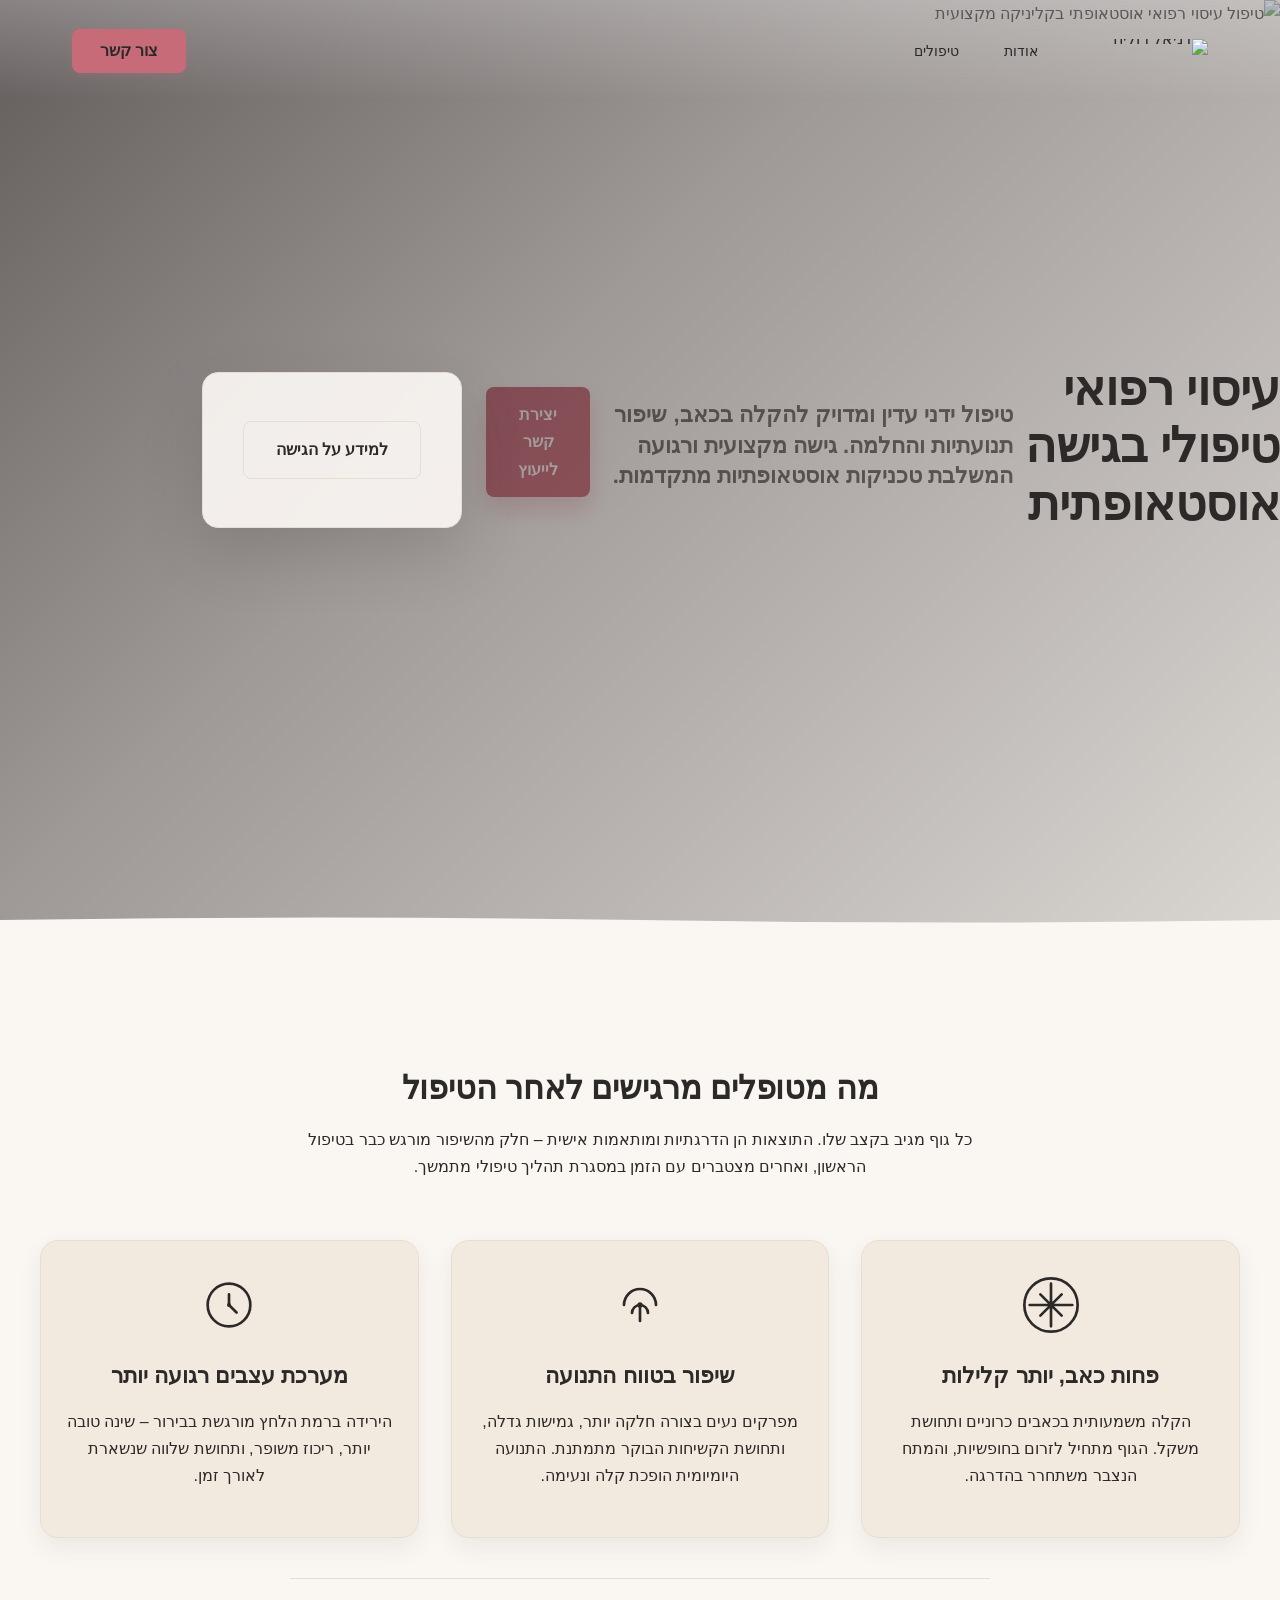
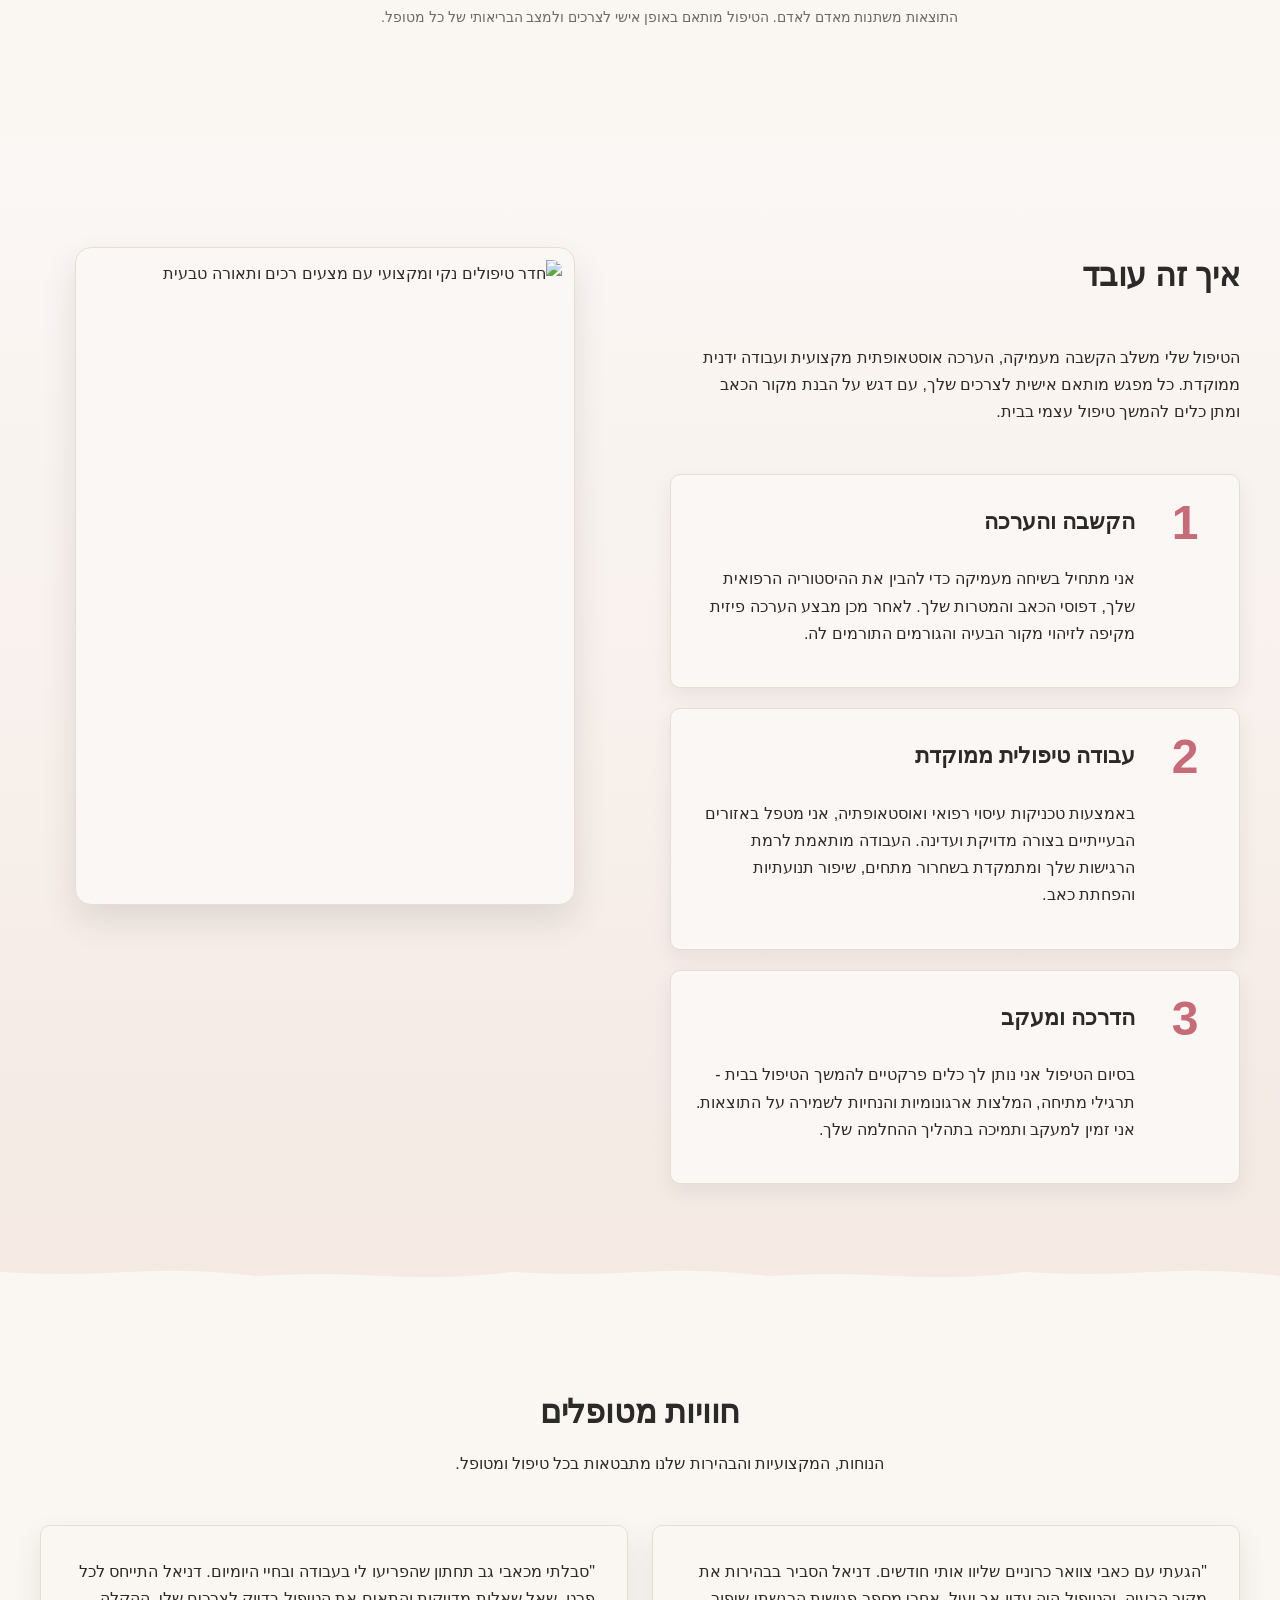
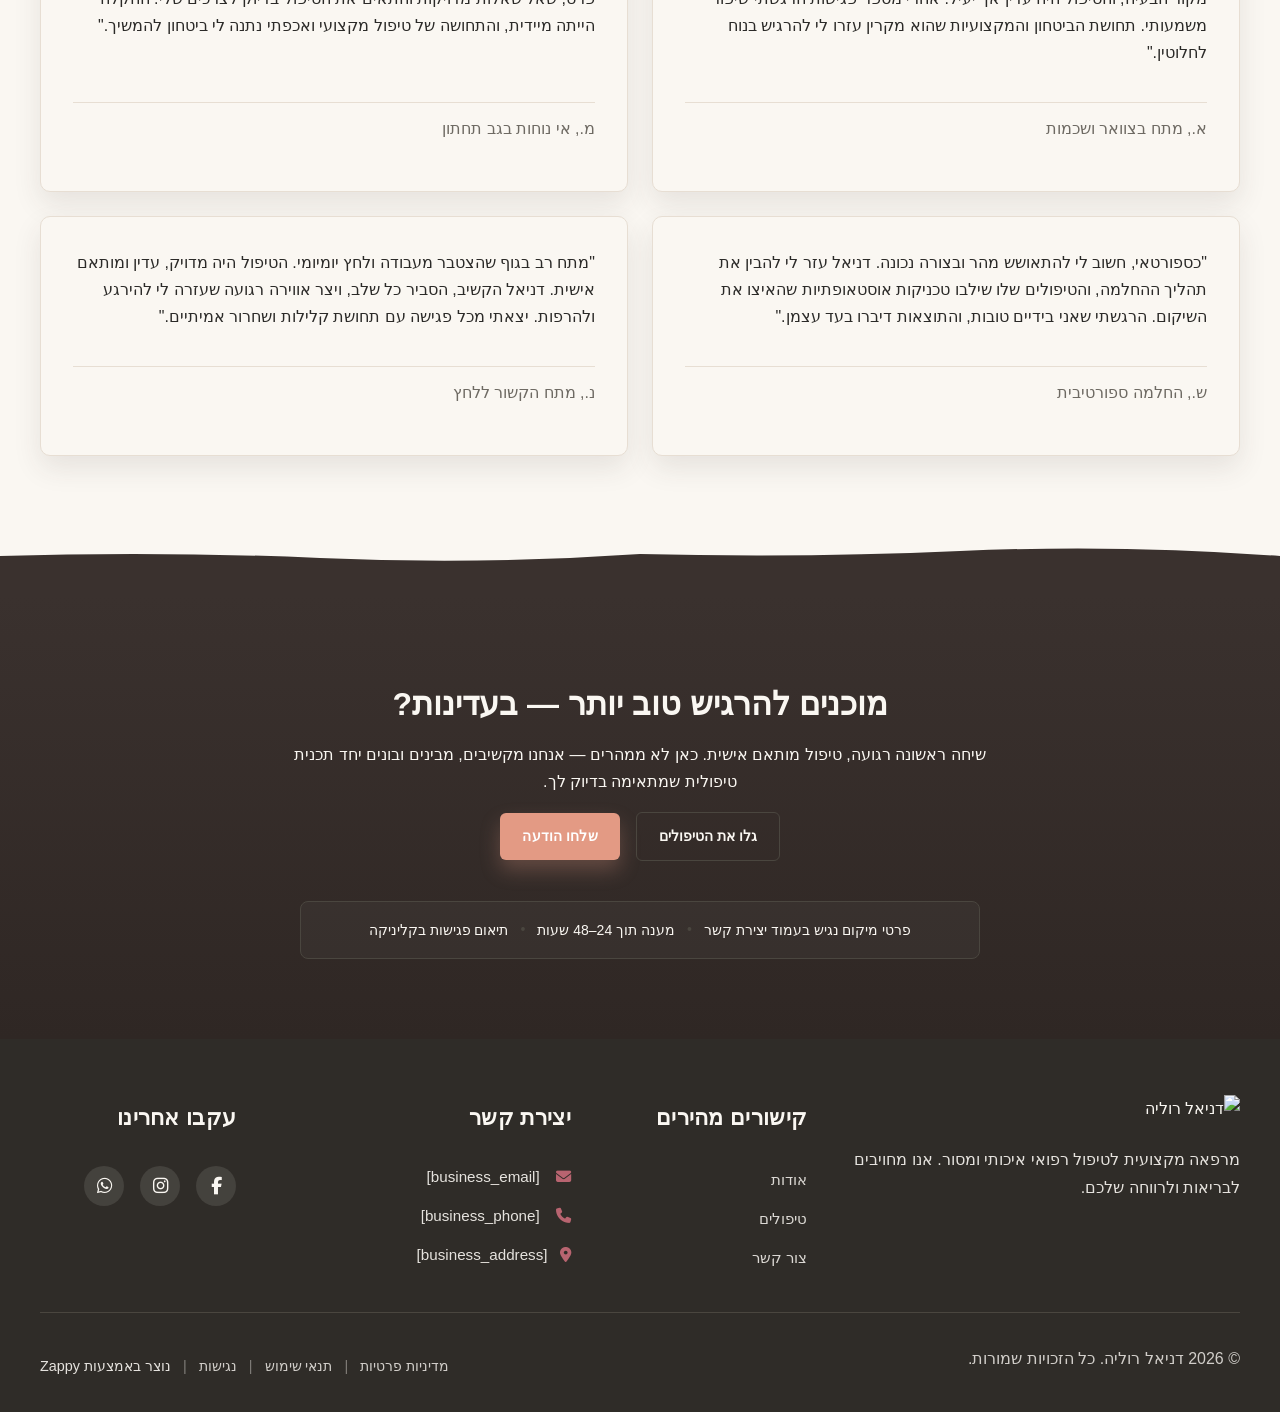
==== commit 9b98c641: "Background sync: Progressive GitHub Sync" ====
--- a/index.html
+++ b/index.html
@@ -325,16 +325,16 @@
 
   <nav class="navbar" dir="rtl">
   <button class="mobile-toggle" id="mobileToggle" aria-label="Menu">
-    <svg class="hamburger-icon" width="24" height="24" viewbox="0 0 24 24" fill="none">
+    <svg class="hamburger-icon" width="24" height="24" viewBox="0 0 24 24" fill="none">
       <path d="M3 12h18M3 6h18M3 18h18" stroke="currentColor" stroke-width="2" stroke-linecap="round"></path>
     </svg>
-    <svg class="close-icon" width="24" height="24" viewbox="0 0 24 24" fill="none" style="display: none;">
+    <svg class="close-icon" width="24" height="24" viewBox="0 0 24 24" fill="none" style="display: none;">
       <path d="M18 6L6 18M6 6l12 12" stroke="currentColor" stroke-width="2" stroke-linecap="round"></path>
     </svg>
   </button>
   
   <button class="phone-header-btn" aria-label="Call">
-    <svg width="20" height="20" viewbox="0 0 24 24" fill="currentColor">
+    <svg width="20" height="20" viewBox="0 0 24 24" fill="currentColor">
       <path d="M22 16.92v3a2 2 0 0 1-2.18 2 19.79 19.79 0 0 1-8.63-3.07 19.5 19.5 0 0 1-6-6 19.79 19.79 0 0 1-3.07-8.67A2 2 0 0 1 4.11 2h3a2 2 0 0 1 2 1.72 12.84 12.84 0 0 0 .7 2.81 2 2 0 0 1-.45 2.11L8.09 9.91a16 16 0 0 0 6 6l1.27-1.27a2 2 0 0 1 2.11-.45 12.84 12.84 0 0 0 2.81.7A2 2 0 0 1 22 16.92z"></path>
     </svg>
   </button>
@@ -783,25 +783,25 @@
 </script>
   
   <main>
-    <section class="index-hero-section" data-layout-spec="בית-hero" data-hero-type="fullscreen-scrim">
+    <section class="index-hero-section" data-layout-spec="בית-hero" data-hero-type="fullscreen-scrim" id="zappy-section-0">
   <div class="index-hero-section__bg-wrapper">
-    <img data-hero-bg="true" data-placeholder="index-hero-bg" data-context="Bright, high-key therapeutic massage clinic scene showing professional hands applying gentle osteopathic technique on a patient covered with clean white towel and linen. Warm natural lighting from window, minimal modern clinic interior with cream walls, peaceful atmosphere. Focus on the careful hand placement demonstrating medical precision and gentle care. High-key photography with soft shadows, professional medical setting with warm white balance. Shot from side angle showing both practitioner hands and treatment area." class="index-hero-section__bg-image" width="1920" height="1080" src="/assets/site-index-hero-bg.webp" alt="טיפול עיסוי רפואי אוסטאופתי בקליניקה מקצועית">
+    <img data-hero-bg="true" data-placeholder="index-hero-bg" data-context="Bright, high-key therapeutic massage clinic scene showing professional hands applying gentle osteopathic technique on a patient covered with clean white towel and linen. Warm natural lighting from window, minimal modern clinic interior with cream walls, peaceful atmosphere. Focus on the careful hand placement demonstrating medical precision and gentle care. High-key photography with soft shadows, professional medical setting with warm white balance. Shot from side angle showing both practitioner hands and treatment area." class="index-hero-section__bg-image zappy-editable-image" width="1920" height="1080" src="/assets/site-index-hero-bg.webp" alt="טיפול עיסוי רפואי אוסטאופתי בקליניקה מקצועית" data-element-type="image" data-element-id="img-1773052257389-zq4fwq8k2" data-resize-handler-attached="true">
     <div class="index-hero-section__scrim" aria-hidden="true"></div>
   </div>
   
-  <div class="index-hero-section__content-wrapper">
+  <h1 class="index-hero-section__headline" data-element-id="move-1773052281384-42t8vkm7">עיסוי רפואי טיפולי בגישה אוסטאופתית</h1><h3 class="index-hero-section__subtitle" style="">טיפול ידני עדין ומדויק להקלה בכאב, שיפור תנועתיות והחלמה. גישה מקצועית ורגועה המשלבת טכניקות אוסטאופתיות מתקדמות.</h3><p class="zappy-editable"><a href="/contact" class="index-hero-section__btn-primary" data-element-type="button" data-element-id="btn-1773052257376-3akdf6ubo" data-native-element="true">יצירת קשר לייעוץ</a></p><div class="index-hero-section__content-wrapper">
     <div class="index-hero-section__overlay-card">
-      <h1 class="index-hero-section__headline">עיסוי רפואי טיפולי בגישה אוסטאופתית</h1>
-      <h3 class="index-hero-section__subtitle">טיפול ידני עדין ומדויק להקלה בכאב, שיפור תנועתיות והחלמה. גישה מקצועית ורגועה המשלבת טכניקות אוסטאופתיות מתקדמות.</h3>
+      
+      
       <div class="index-hero-section__cta-group">
-        <a href="/contact" class="index-hero-section__btn-primary">יצירת קשר לייעוץ</a>
-        <a href="/about" class="index-hero-section__btn-secondary">למידע על הגישה</a>
+        
+        <a href="/about" class="index-hero-section__btn-secondary" data-element-type="button" data-element-id="btn-1773052257376-gddp6je0u" data-native-element="true">למידע על הגישה</a>
       </div>
     </div>
   </div>
   
   <div class="index-hero-section__divider-wrapper">
-    <svg data-no-icon-edit="true" aria-hidden="true" viewbox="0 0 1200 80" preserveaspectratio="none" xmlns="http://www.w3.org/2000/svg">
+    <svg data-no-icon-edit="true" aria-hidden="true" viewBox="0 0 1200 80" preserveAspectRatio="none" xmlns="http://www.w3.org/2000/svg">
       <defs>
         <linearGradient id="index-hero-divider-gradient" x1="0%" y1="0%" x2="0%" y2="100%">
           <stop offset="0%" style="stop-color:#FAF7F2;stop-"></stop>
@@ -823,7 +823,7 @@
     <div class="index-benefits-grid">
       <div class="index-benefits-card">
         <div class="index-benefits-icon" data-element-type="icon" data-icon-type="svg">
-          <svg viewbox="0 0 48 48" fill="none" xmlns="http://www.w3.org/2000/svg">
+          <svg viewBox="0 0 48 48" fill="none" xmlns="http://www.w3.org/2000/svg">
             <path d="M24 8v32M8 24h32M16 16l16 16M32 16L16 32" stroke="currentColor" stroke-width="2" stroke-linecap="round"></path>
             <circle cx="24" cy="24" r="20" stroke="currentColor" stroke-width="2" fill="none"></circle>
           </svg>
@@ -834,7 +834,7 @@
 
       <div class="index-benefits-card">
         <div class="index-benefits-icon" data-element-type="icon" data-icon-type="svg">
-          <svg viewbox="0 0 48 48" fill="none" xmlns="http://www.w3.org/2000/svg">
+          <svg viewBox="0 0 48 48" fill="none" xmlns="http://www.w3.org/2000/svg">
             <path d="M12 24c0-6.627 5.373-12 12-12s12 5.373 12 12" stroke="currentColor" stroke-width="2" stroke-linecap="round"></path>
             <path d="M18 30c0-3.314 2.686-6 6-6s6 2.686 6 6" stroke="currentColor" stroke-width="2" stroke-linecap="round"></path>
             <circle cx="24" cy="24" r="2" fill="currentColor"></circle>
@@ -847,7 +847,7 @@
 
       <div class="index-benefits-card">
         <div class="index-benefits-icon" data-element-type="icon" data-icon-type="svg">
-          <svg viewbox="0 0 48 48" fill="none" xmlns="http://www.w3.org/2000/svg">
+          <svg viewBox="0 0 48 48" fill="none" xmlns="http://www.w3.org/2000/svg">
             <path d="M24 8c-8.837 0-16 7.163-16 16s7.163 16 16 16 16-7.163 16-16S32.837 8 24 8z" stroke="currentColor" stroke-width="2"></path>
             <path d="M24 16v8l5.657 5.657" stroke="currentColor" stroke-width="2" stroke-linecap="round" stroke-linejoin="round"></path>
             <circle cx="24" cy="24" r="1.5" fill="currentColor"></circle>
@@ -864,7 +864,7 @@
   </div>
 
   <div class="index-benefits-divider-wrapper">
-    <svg data-no-icon-edit="true" aria-hidden="true" viewbox="0 0 1200 60" preserveaspectratio="none" xmlns="http://www.w3.org/2000/svg">
+    <svg data-no-icon-edit="true" aria-hidden="true" viewBox="0 0 1200 60" preserveAspectRatio="none" xmlns="http://www.w3.org/2000/svg">
       <path d="M0,60 L0,30 Q60,28 120,30 T240,28 Q300,30 360,28 T480,30 Q540,28 600,30 T720,28 Q780,30 840,28 T960,30 Q1020,28 1080,30 T1200,28 L1200,60 Z" fill="#FBF7F4"></path>
     </svg>
   </div>
@@ -911,7 +911,7 @@
   </div>
   
   <div class="index-process-divider-wrapper">
-    <svg data-no-icon-edit="true" aria-hidden="true" viewbox="0 0 1200 60" preserveaspectratio="none" xmlns="http://www.w3.org/2000/svg">
+    <svg data-no-icon-edit="true" aria-hidden="true" viewBox="0 0 1200 60" preserveAspectRatio="none" xmlns="http://www.w3.org/2000/svg">
       <path d="M0,60 L0,28 Q60,32 120,28 T240,32 Q300,28 360,32 T480,28 Q540,32 600,28 T720,32 Q780,28 840,32 T960,28 Q1020,32 1080,28 T1200,32 L1200,60 Z" fill="var(--bg-light)"></path>
     </svg>
   </div>
@@ -948,7 +948,7 @@
   </div>
   
   <div class="index-testimonials-divider-wrapper">
-    <svg data-no-icon-edit="true" aria-hidden="true" viewbox="0 0 1200 80" preserveaspectratio="none" xmlns="http://www.w3.org/2000/svg">
+    <svg data-no-icon-edit="true" aria-hidden="true" viewBox="0 0 1200 80" preserveAspectRatio="none" xmlns="http://www.w3.org/2000/svg">
       <defs>
         <linearGradient id="testimonials-gradient" x1="0%" y1="0%" x2="0%" y2="100%">
           <stop offset="0%" style="stop-color:#F4E9E3;stop-opacity:1"></stop>
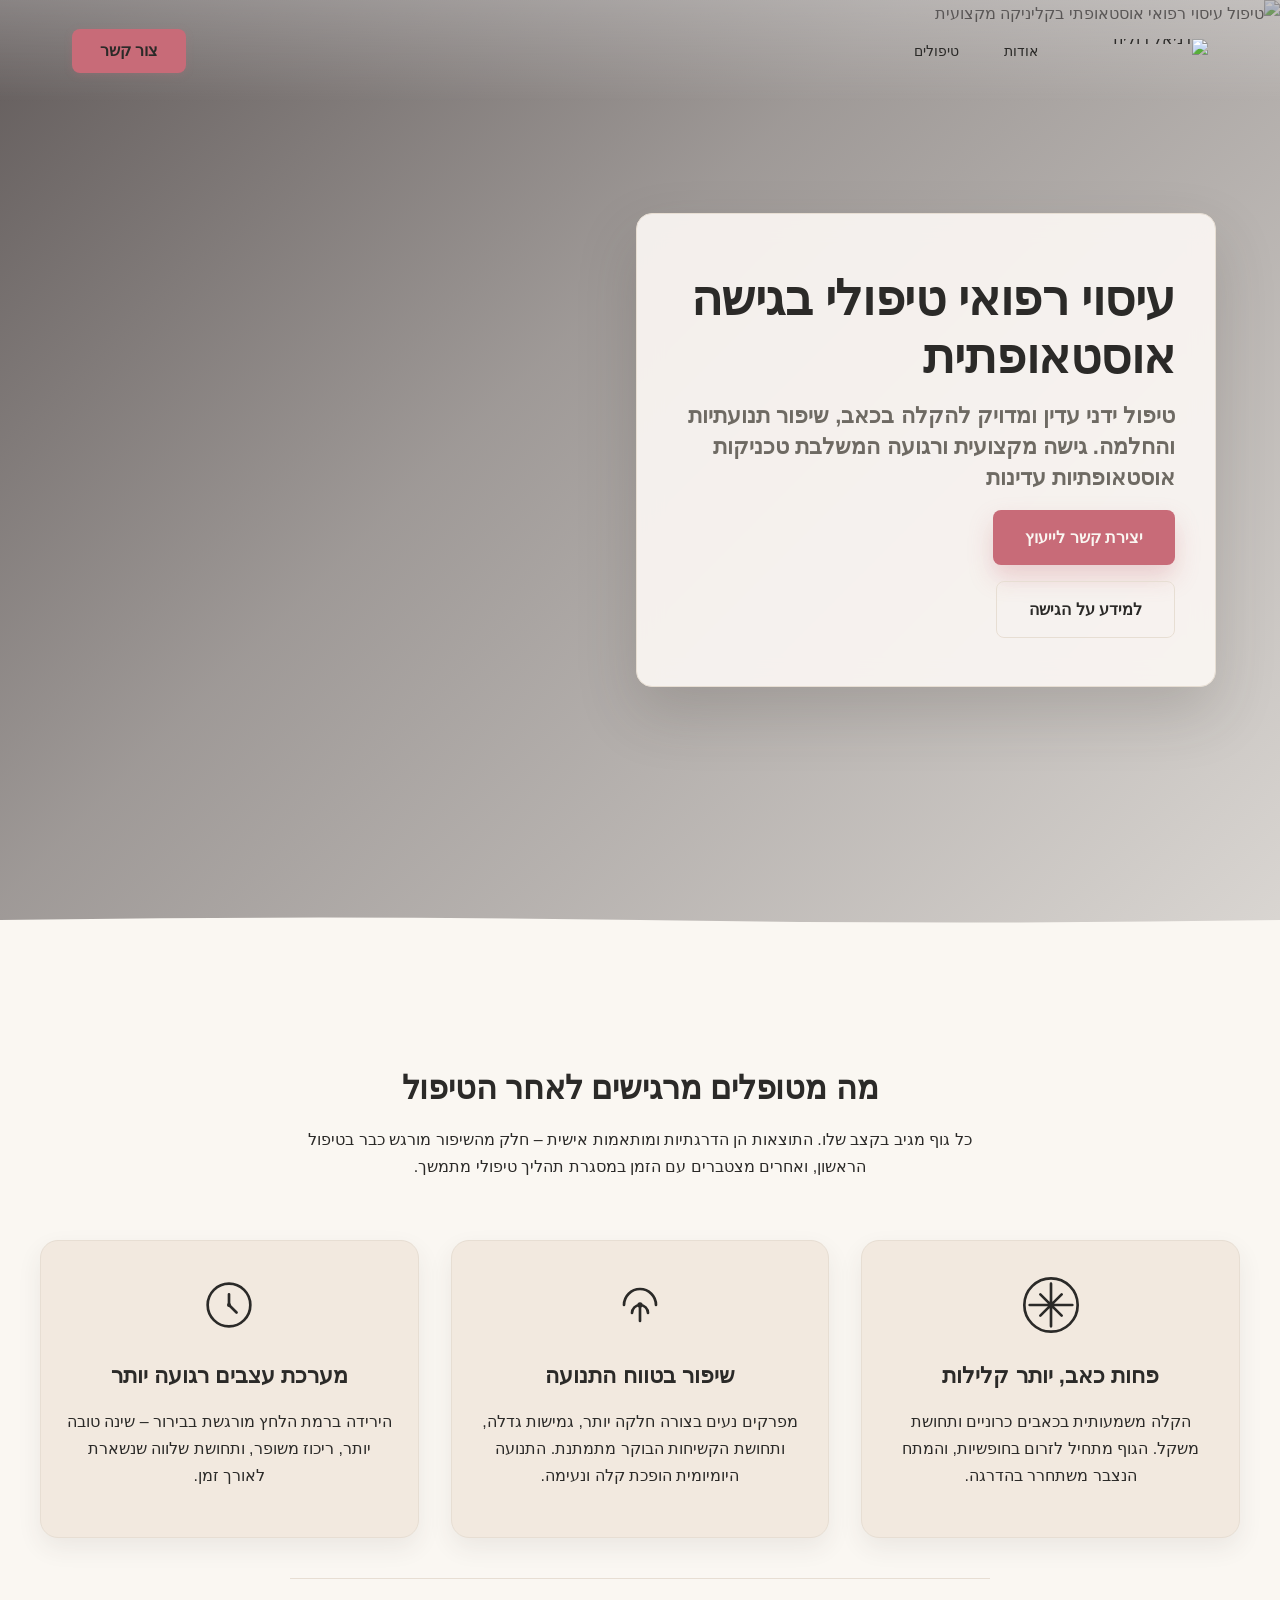
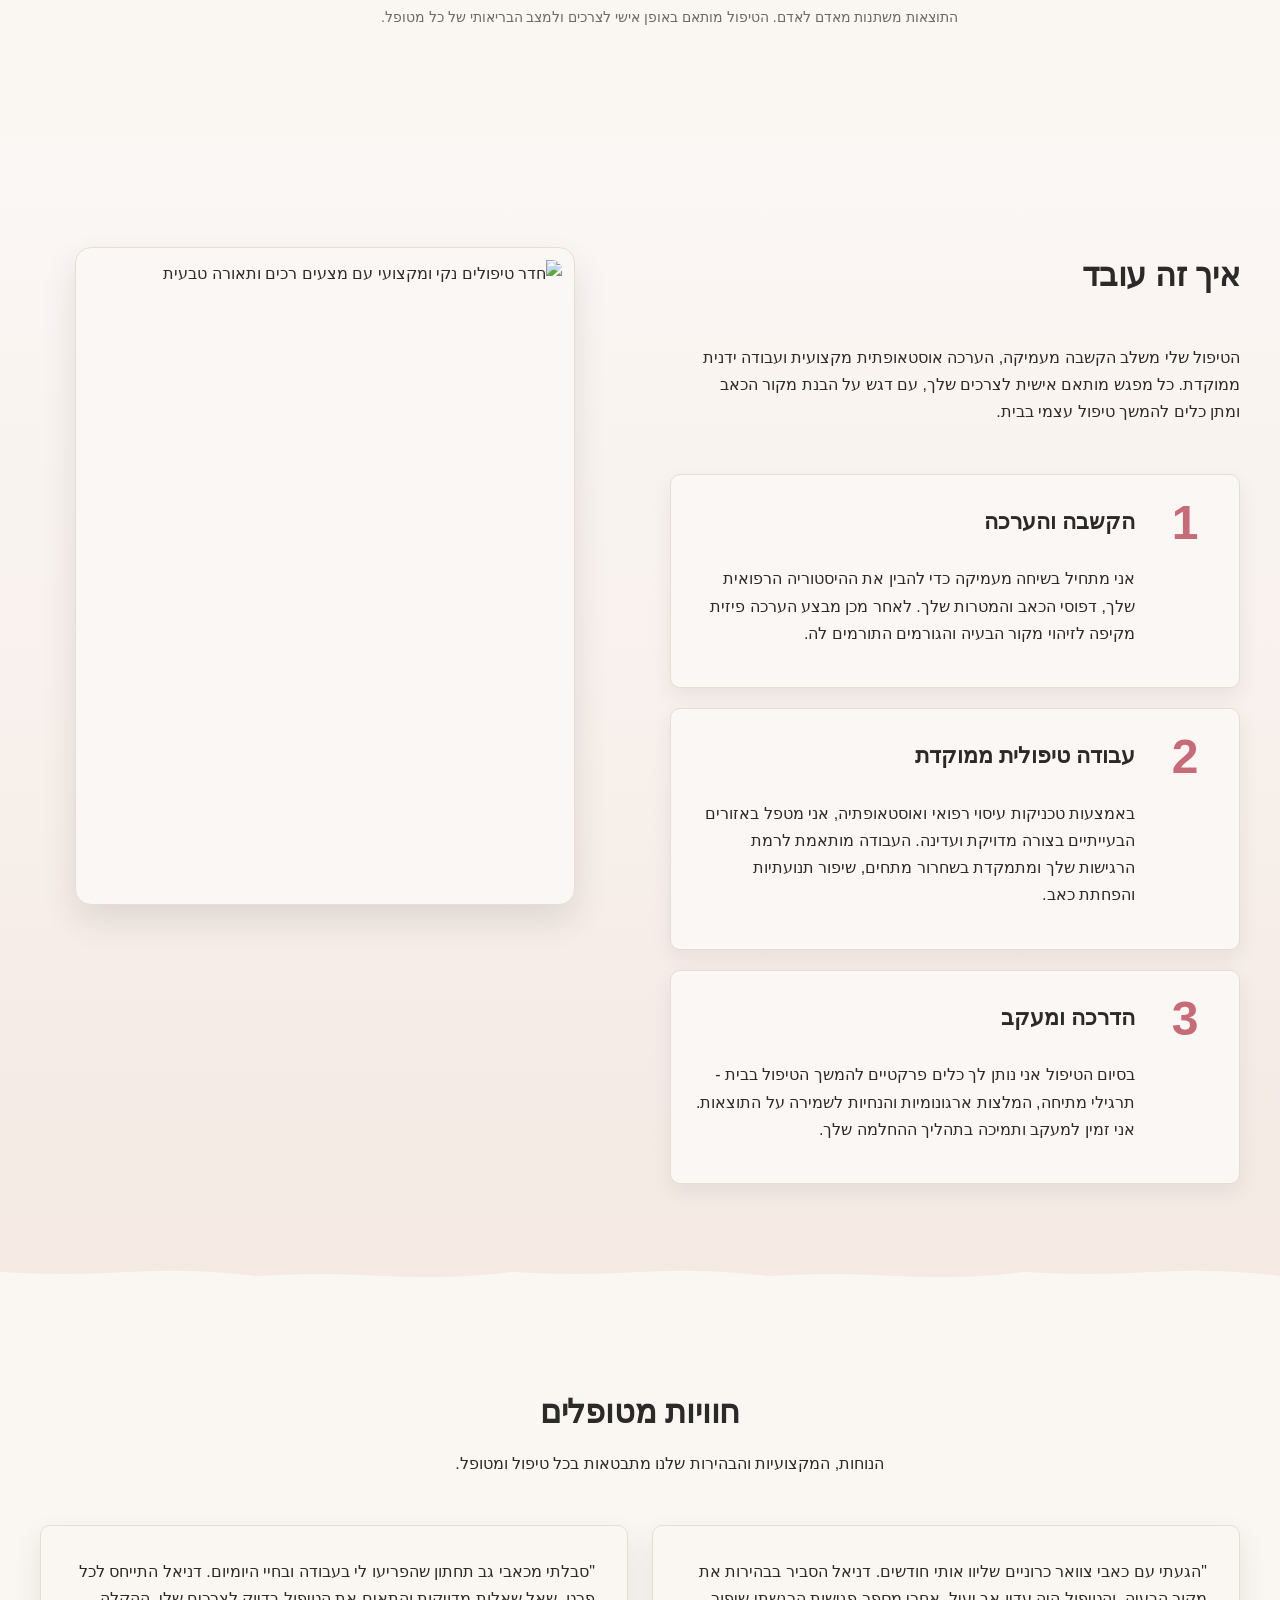
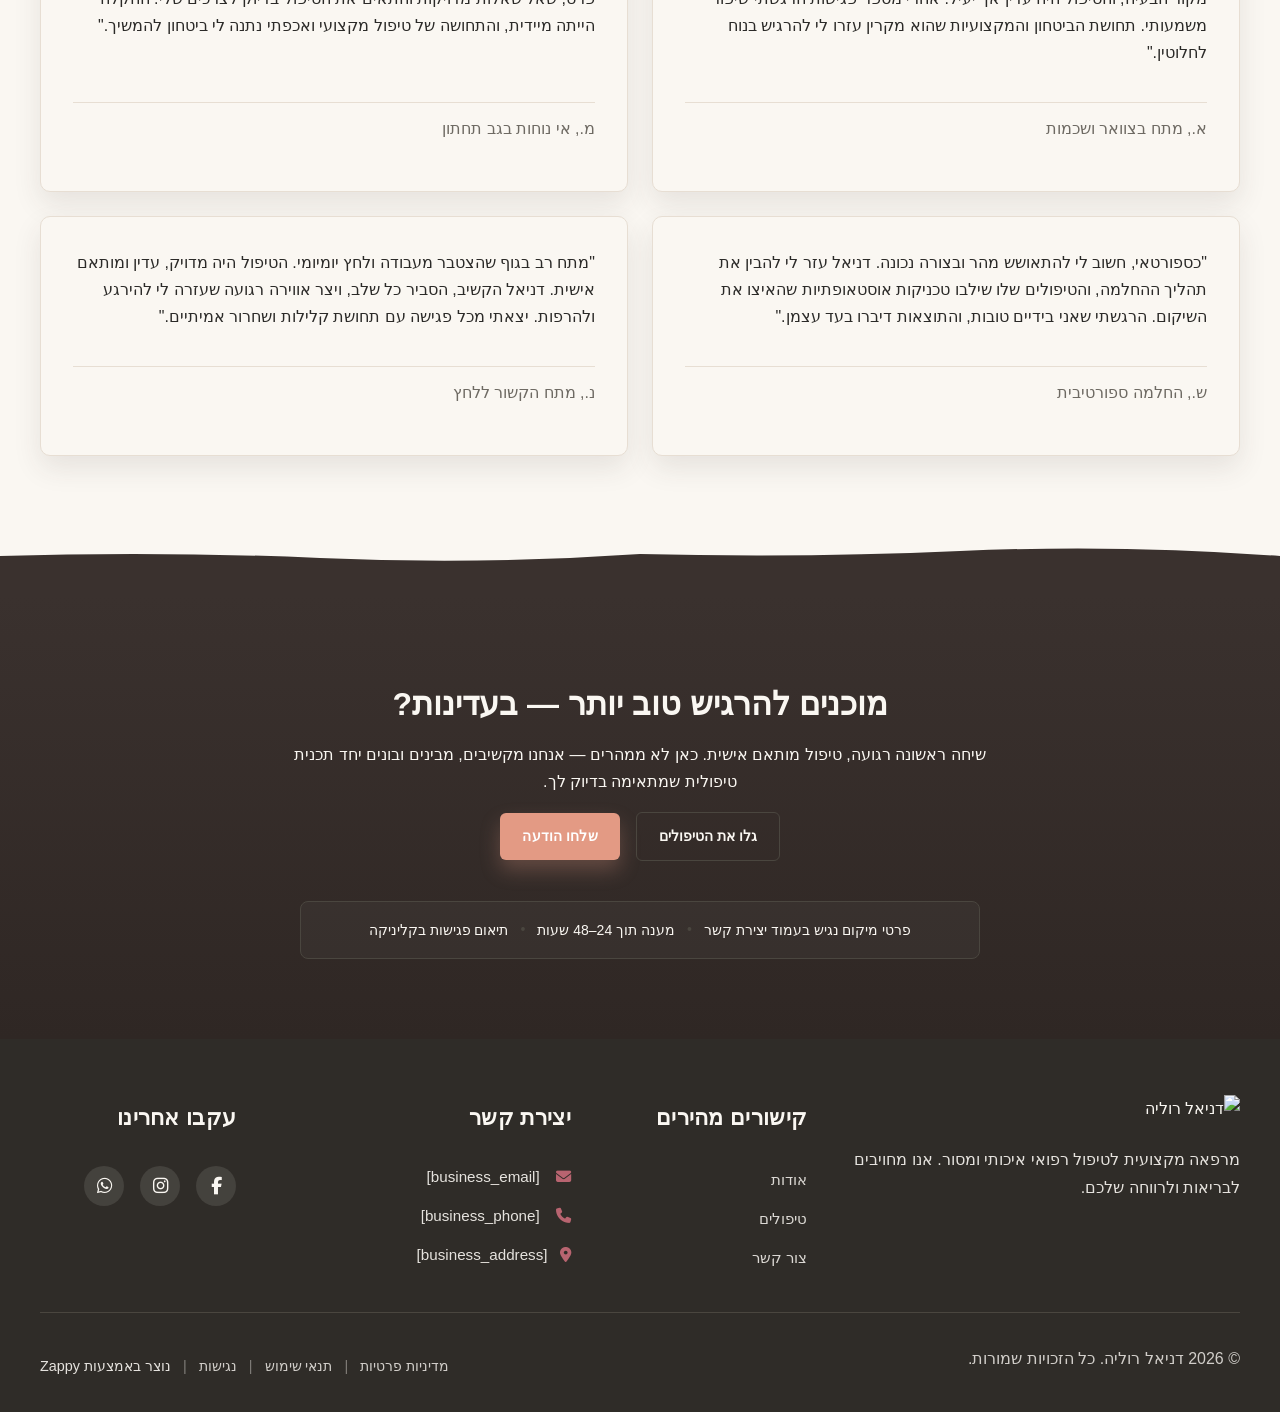
==== commit 6134d162: "Background sync: Progressive GitHub Sync" ====
--- a/index.html
+++ b/index.html
@@ -783,25 +783,25 @@
 </script>
   
   <main>
-    <section class="index-hero-section" data-layout-spec="בית-hero" data-hero-type="fullscreen-scrim" id="zappy-section-0">
+    <section class="index-hero-section" data-layout-spec="בית-hero" data-hero-type="fullscreen-scrim">
   <div class="index-hero-section__bg-wrapper">
-    <img data-hero-bg="true" data-placeholder="index-hero-bg" data-context="Bright, high-key therapeutic massage clinic scene showing professional hands applying gentle osteopathic technique on a patient covered with clean white towel and linen. Warm natural lighting from window, minimal modern clinic interior with cream walls, peaceful atmosphere. Focus on the careful hand placement demonstrating medical precision and gentle care. High-key photography with soft shadows, professional medical setting with warm white balance. Shot from side angle showing both practitioner hands and treatment area." class="index-hero-section__bg-image zappy-editable-image" width="1920" height="1080" src="/assets/site-index-hero-bg.webp" alt="טיפול עיסוי רפואי אוסטאופתי בקליניקה מקצועית" data-element-type="image" data-element-id="img-1773052257389-zq4fwq8k2" data-resize-handler-attached="true">
+    <img data-hero-bg="true" data-placeholder="index-hero-bg" data-context="Bright, high-key therapeutic massage clinic scene showing professional hands applying gentle osteopathic technique on a patient covered with clean white towel and linen. Warm natural lighting from window, minimal modern clinic interior with cream walls, peaceful atmosphere. Focus on the careful hand placement demonstrating medical precision and gentle care. High-key photography with soft shadows, professional medical setting with warm white balance. Shot from side angle showing both practitioner hands and treatment area." class="index-hero-section__bg-image" width="1920" height="1080" src="/assets/site-index-hero-bg.webp" alt="טיפול עיסוי רפואי אוסטאופתי בקליניקה מקצועית">
     <div class="index-hero-section__scrim" aria-hidden="true"></div>
   </div>
   
-  <h1 class="index-hero-section__headline" data-element-id="move-1773052281384-42t8vkm7">עיסוי רפואי טיפולי בגישה אוסטאופתית</h1><h3 class="index-hero-section__subtitle" style="">טיפול ידני עדין ומדויק להקלה בכאב, שיפור תנועתיות והחלמה. גישה מקצועית ורגועה המשלבת טכניקות אוסטאופתיות מתקדמות.</h3><p class="zappy-editable"><a href="/contact" class="index-hero-section__btn-primary" data-element-type="button" data-element-id="btn-1773052257376-3akdf6ubo" data-native-element="true">יצירת קשר לייעוץ</a></p><div class="index-hero-section__content-wrapper">
+  <div class="index-hero-section__content-wrapper">
     <div class="index-hero-section__overlay-card">
-      
-      
+      <h1 class="index-hero-section__headline">עיסוי רפואי טיפולי בגישה אוסטאופתית</h1>
+      <h3 class="index-hero-section__subtitle">טיפול ידני עדין ומדויק להקלה בכאב, שיפור תנועתיות והחלמה. גישה מקצועית ורגועה המשלבת טכניקות אוסטאופתיות עדינות</h3>
       <div class="index-hero-section__cta-group">
-        
-        <a href="/about" class="index-hero-section__btn-secondary" data-element-type="button" data-element-id="btn-1773052257376-gddp6je0u" data-native-element="true">למידע על הגישה</a>
+        <a href="/contact" class="index-hero-section__btn-primary">יצירת קשר לייעוץ</a>
+        <a href="/about" class="index-hero-section__btn-secondary">למידע על הגישה</a>
       </div>
     </div>
   </div>
   
   <div class="index-hero-section__divider-wrapper">
-    <svg data-no-icon-edit="true" aria-hidden="true" viewBox="0 0 1200 80" preserveAspectRatio="none" xmlns="http://www.w3.org/2000/svg">
+    <svg aria-hidden="true" viewBox="0 0 1200 80" preserveAspectRatio="none" xmlns="http://www.w3.org/2000/svg">
       <defs>
         <linearGradient id="index-hero-divider-gradient" x1="0%" y1="0%" x2="0%" y2="100%">
           <stop offset="0%" style="stop-color:#FAF7F2;stop-"></stop>
@@ -864,7 +864,7 @@
   </div>
 
   <div class="index-benefits-divider-wrapper">
-    <svg data-no-icon-edit="true" aria-hidden="true" viewBox="0 0 1200 60" preserveAspectRatio="none" xmlns="http://www.w3.org/2000/svg">
+    <svg aria-hidden="true" viewBox="0 0 1200 60" preserveAspectRatio="none" xmlns="http://www.w3.org/2000/svg">
       <path d="M0,60 L0,30 Q60,28 120,30 T240,28 Q300,30 360,28 T480,30 Q540,28 600,30 T720,28 Q780,30 840,28 T960,30 Q1020,28 1080,30 T1200,28 L1200,60 Z" fill="#FBF7F4"></path>
     </svg>
   </div>
@@ -911,7 +911,7 @@
   </div>
   
   <div class="index-process-divider-wrapper">
-    <svg data-no-icon-edit="true" aria-hidden="true" viewBox="0 0 1200 60" preserveAspectRatio="none" xmlns="http://www.w3.org/2000/svg">
+    <svg aria-hidden="true" viewBox="0 0 1200 60" preserveAspectRatio="none" xmlns="http://www.w3.org/2000/svg">
       <path d="M0,60 L0,28 Q60,32 120,28 T240,32 Q300,28 360,32 T480,28 Q540,32 600,28 T720,32 Q780,28 840,32 T960,28 Q1020,32 1080,28 T1200,32 L1200,60 Z" fill="var(--bg-light)"></path>
     </svg>
   </div>
@@ -948,7 +948,7 @@
   </div>
   
   <div class="index-testimonials-divider-wrapper">
-    <svg data-no-icon-edit="true" aria-hidden="true" viewBox="0 0 1200 80" preserveAspectRatio="none" xmlns="http://www.w3.org/2000/svg">
+    <svg aria-hidden="true" viewBox="0 0 1200 80" preserveAspectRatio="none" xmlns="http://www.w3.org/2000/svg">
       <defs>
         <linearGradient id="testimonials-gradient" x1="0%" y1="0%" x2="0%" y2="100%">
           <stop offset="0%" style="stop-color:#F4E9E3;stop-opacity:1"></stop>
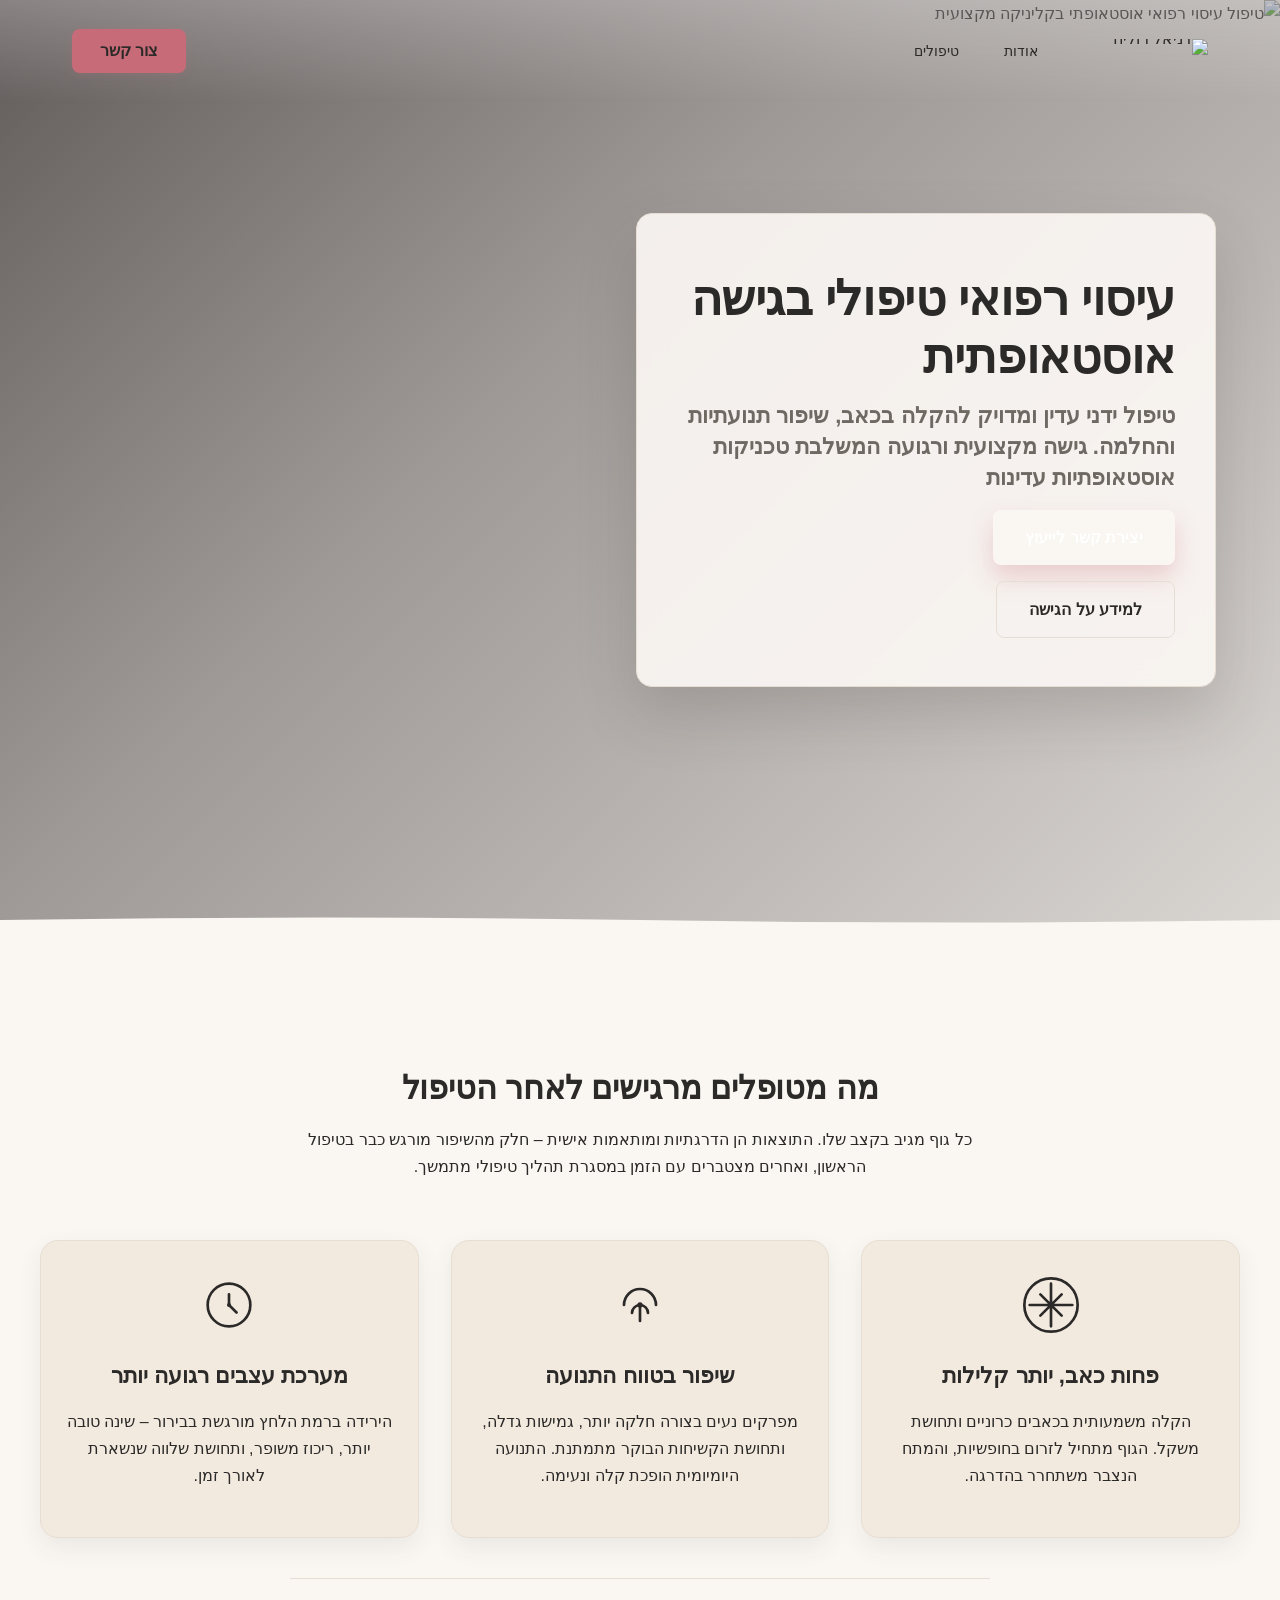
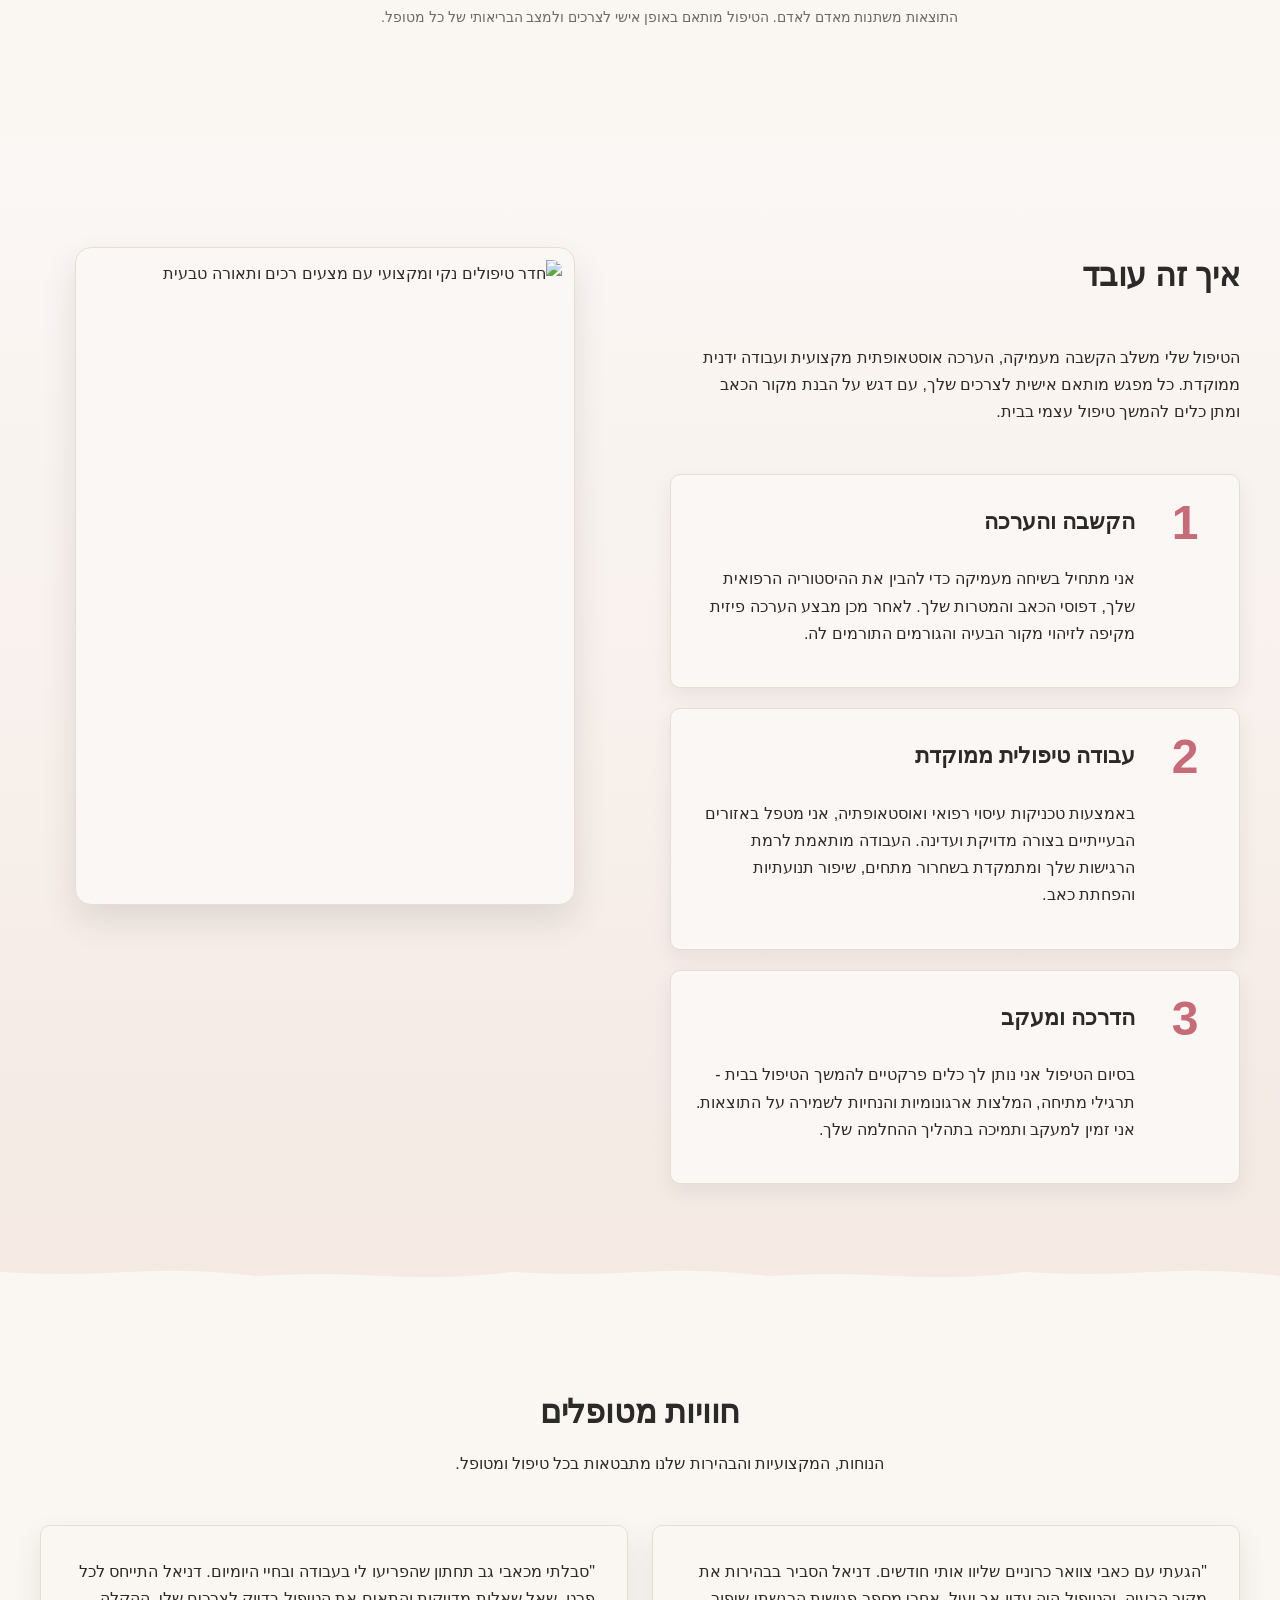
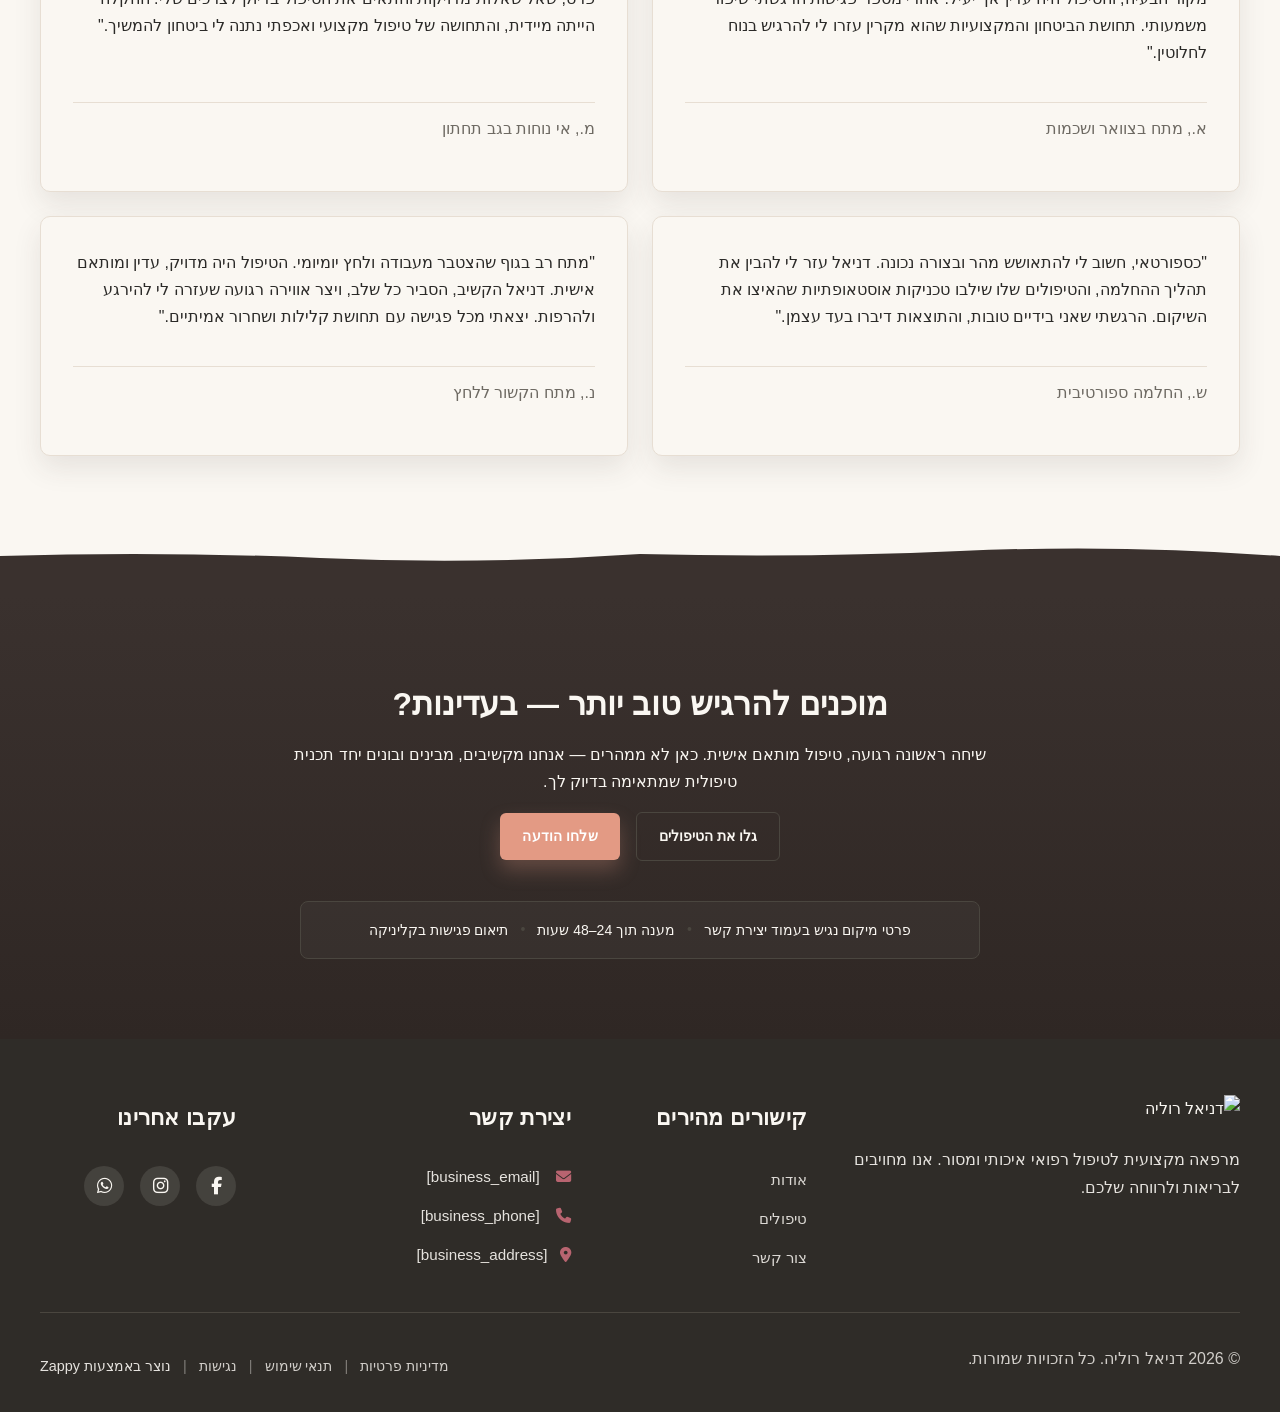
==== commit d4c51520: "Background sync: Progressive GitHub Sync" ====
--- a/index.html
+++ b/index.html
@@ -783,25 +783,25 @@
 </script>
   
   <main>
-    <section class="index-hero-section" data-layout-spec="בית-hero" data-hero-type="fullscreen-scrim">
+    <section class="index-hero-section" data-layout-spec="בית-hero" data-hero-type="fullscreen-scrim" id="zappy-section-0">
   <div class="index-hero-section__bg-wrapper">
-    <img data-hero-bg="true" data-placeholder="index-hero-bg" data-context="Bright, high-key therapeutic massage clinic scene showing professional hands applying gentle osteopathic technique on a patient covered with clean white towel and linen. Warm natural lighting from window, minimal modern clinic interior with cream walls, peaceful atmosphere. Focus on the careful hand placement demonstrating medical precision and gentle care. High-key photography with soft shadows, professional medical setting with warm white balance. Shot from side angle showing both practitioner hands and treatment area." class="index-hero-section__bg-image" width="1920" height="1080" src="/assets/site-index-hero-bg.webp" alt="טיפול עיסוי רפואי אוסטאופתי בקליניקה מקצועית">
+    <img data-hero-bg="true" data-placeholder="index-hero-bg" data-context="Bright, high-key therapeutic massage clinic scene showing professional hands applying gentle osteopathic technique on a patient covered with clean white towel and linen. Warm natural lighting from window, minimal modern clinic interior with cream walls, peaceful atmosphere. Focus on the careful hand placement demonstrating medical precision and gentle care. High-key photography with soft shadows, professional medical setting with warm white balance. Shot from side angle showing both practitioner hands and treatment area." class="index-hero-section__bg-image zappy-editable-image" width="1920" height="1080" src="/assets/site-index-hero-bg.webp" alt="טיפול עיסוי רפואי אוסטאופתי בקליניקה מקצועית" data-element-type="image" data-element-id="img-1773052437550-16nsg1ccl" data-resize-handler-attached="true">
     <div class="index-hero-section__scrim" aria-hidden="true"></div>
   </div>
   
   <div class="index-hero-section__content-wrapper">
     <div class="index-hero-section__overlay-card">
       <h1 class="index-hero-section__headline">עיסוי רפואי טיפולי בגישה אוסטאופתית</h1>
-      <h3 class="index-hero-section__subtitle">טיפול ידני עדין ומדויק להקלה בכאב, שיפור תנועתיות והחלמה. גישה מקצועית ורגועה המשלבת טכניקות אוסטאופתיות עדינות</h3>
-      <div class="index-hero-section__cta-group">
-        <a href="/contact" class="index-hero-section__btn-primary">יצירת קשר לייעוץ</a>
-        <a href="/about" class="index-hero-section__btn-secondary">למידע על הגישה</a>
+      <h3 class="index-hero-section__subtitle" style="">טיפול ידני עדין ומדויק להקלה בכאב, שיפור תנועתיות והחלמה. גישה מקצועית ורגועה המשלבת טכניקות אוסטאופתיות עדינות</h3>
+      <div class="index-hero-section__cta-group" style="text-align: right !important; display: flex !important; justify-content: flex-start !important; align-items: flex-start !important; width: 100% !important;">
+        <a href="/contact" class="index-hero-section__btn-primary btn btn-primary" data-element-type="button" data-element-id="btn-1773052437544-oofyxk1yf" data-native-element="true" style="background-color: var(--primary-color, var(--primary, #8B0000)) !important; background-image: none !important; border-color: var(--primary-color, var(--primary, #8B0000)) !important; color: rgb(255, 255, 255) !important;">יצירת קשר לייעוץ</a>
+        <a href="/about" class="index-hero-section__btn-secondary" data-element-type="button" data-element-id="btn-1773052437544-zrhqj6bgb" data-native-element="true">למידע על הגישה</a>
       </div>
     </div>
   </div>
   
   <div class="index-hero-section__divider-wrapper">
-    <svg aria-hidden="true" viewBox="0 0 1200 80" preserveAspectRatio="none" xmlns="http://www.w3.org/2000/svg">
+    <svg data-no-icon-edit="true" aria-hidden="true" viewBox="0 0 1200 80" preserveAspectRatio="none" xmlns="http://www.w3.org/2000/svg">
       <defs>
         <linearGradient id="index-hero-divider-gradient" x1="0%" y1="0%" x2="0%" y2="100%">
           <stop offset="0%" style="stop-color:#FAF7F2;stop-"></stop>
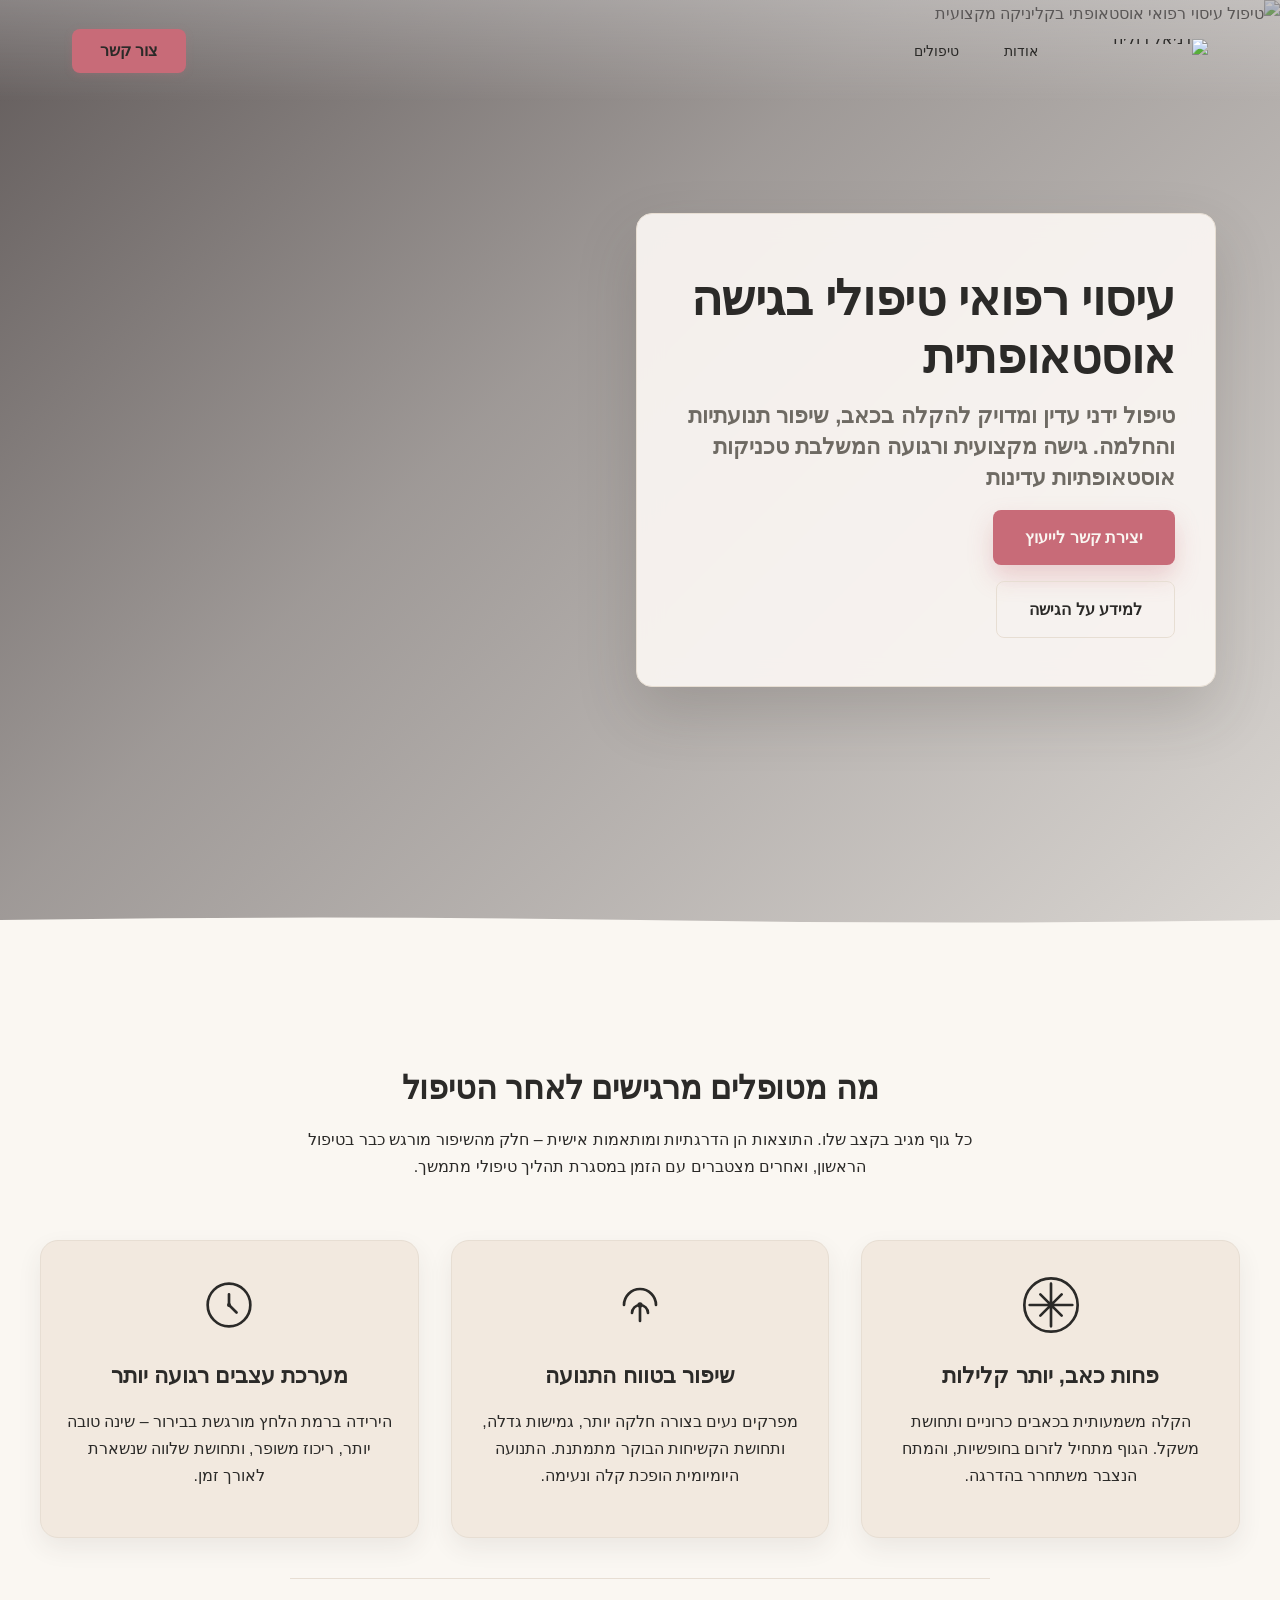
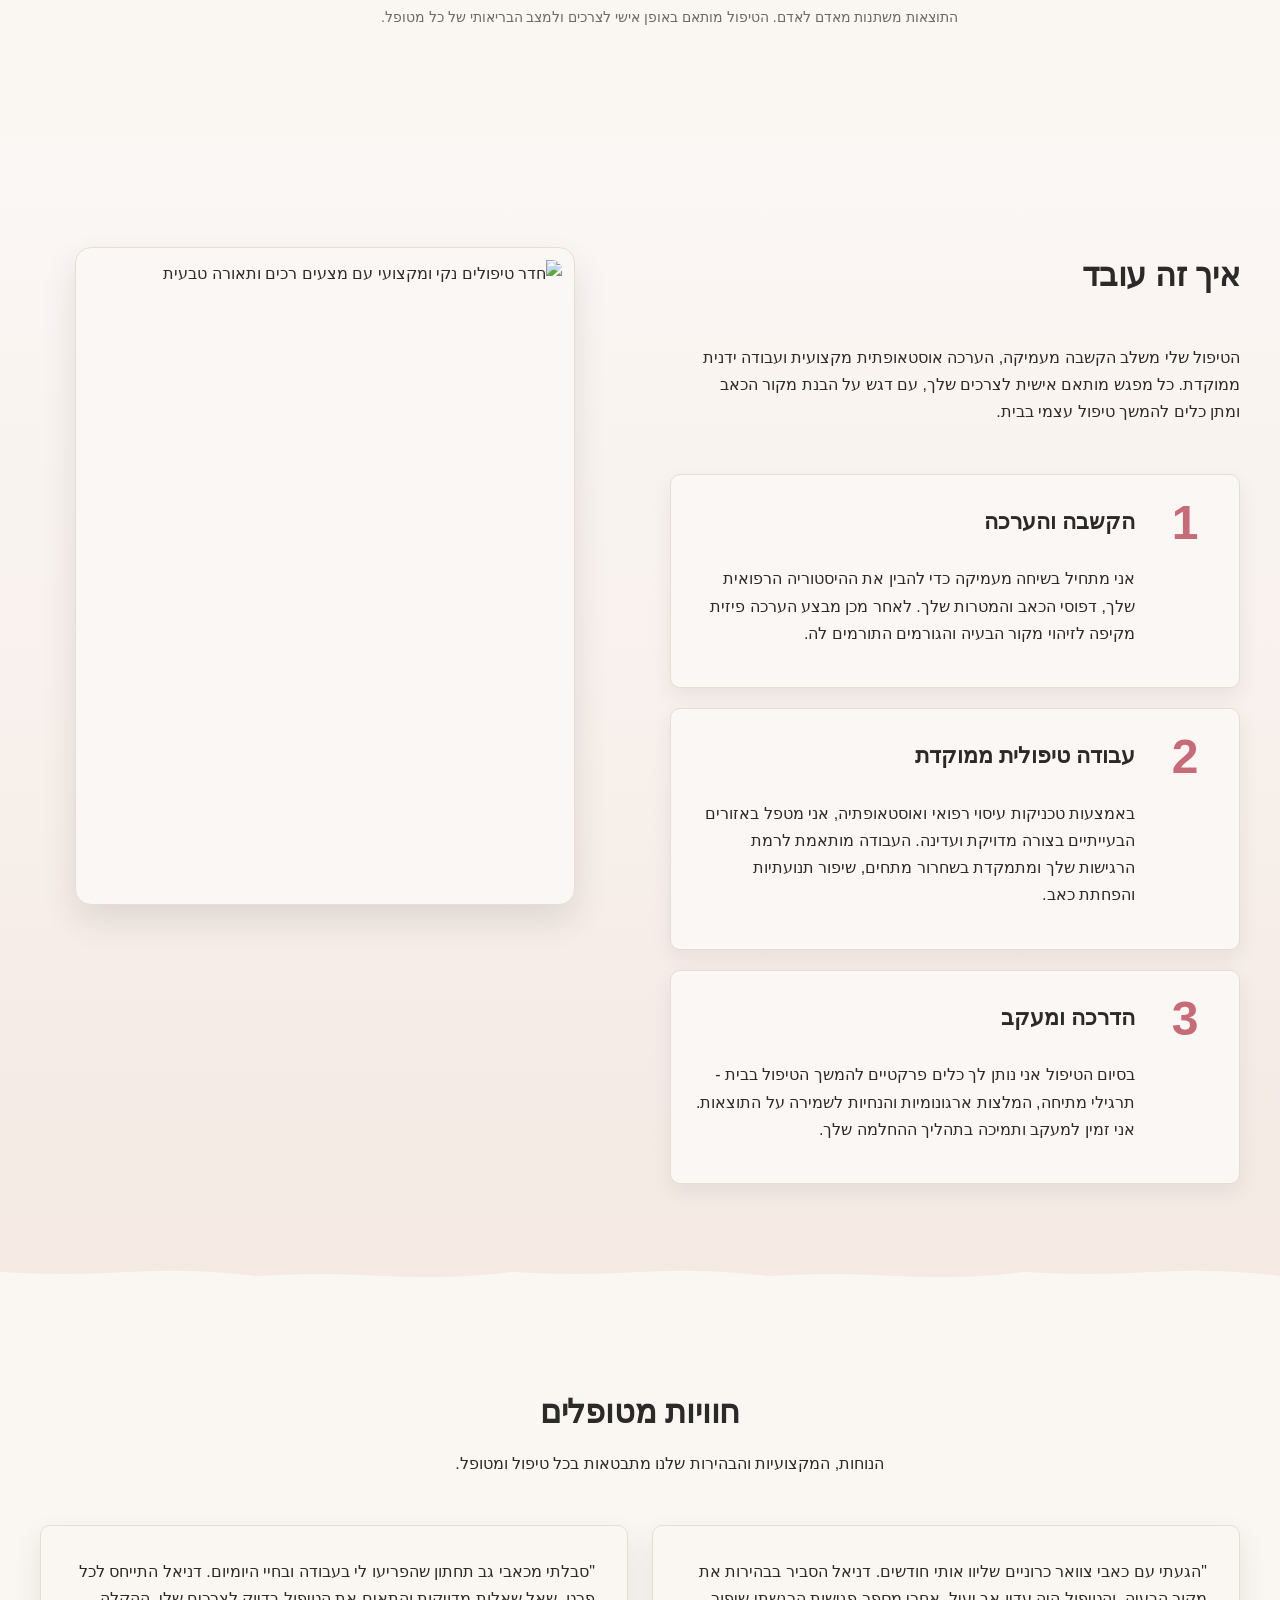
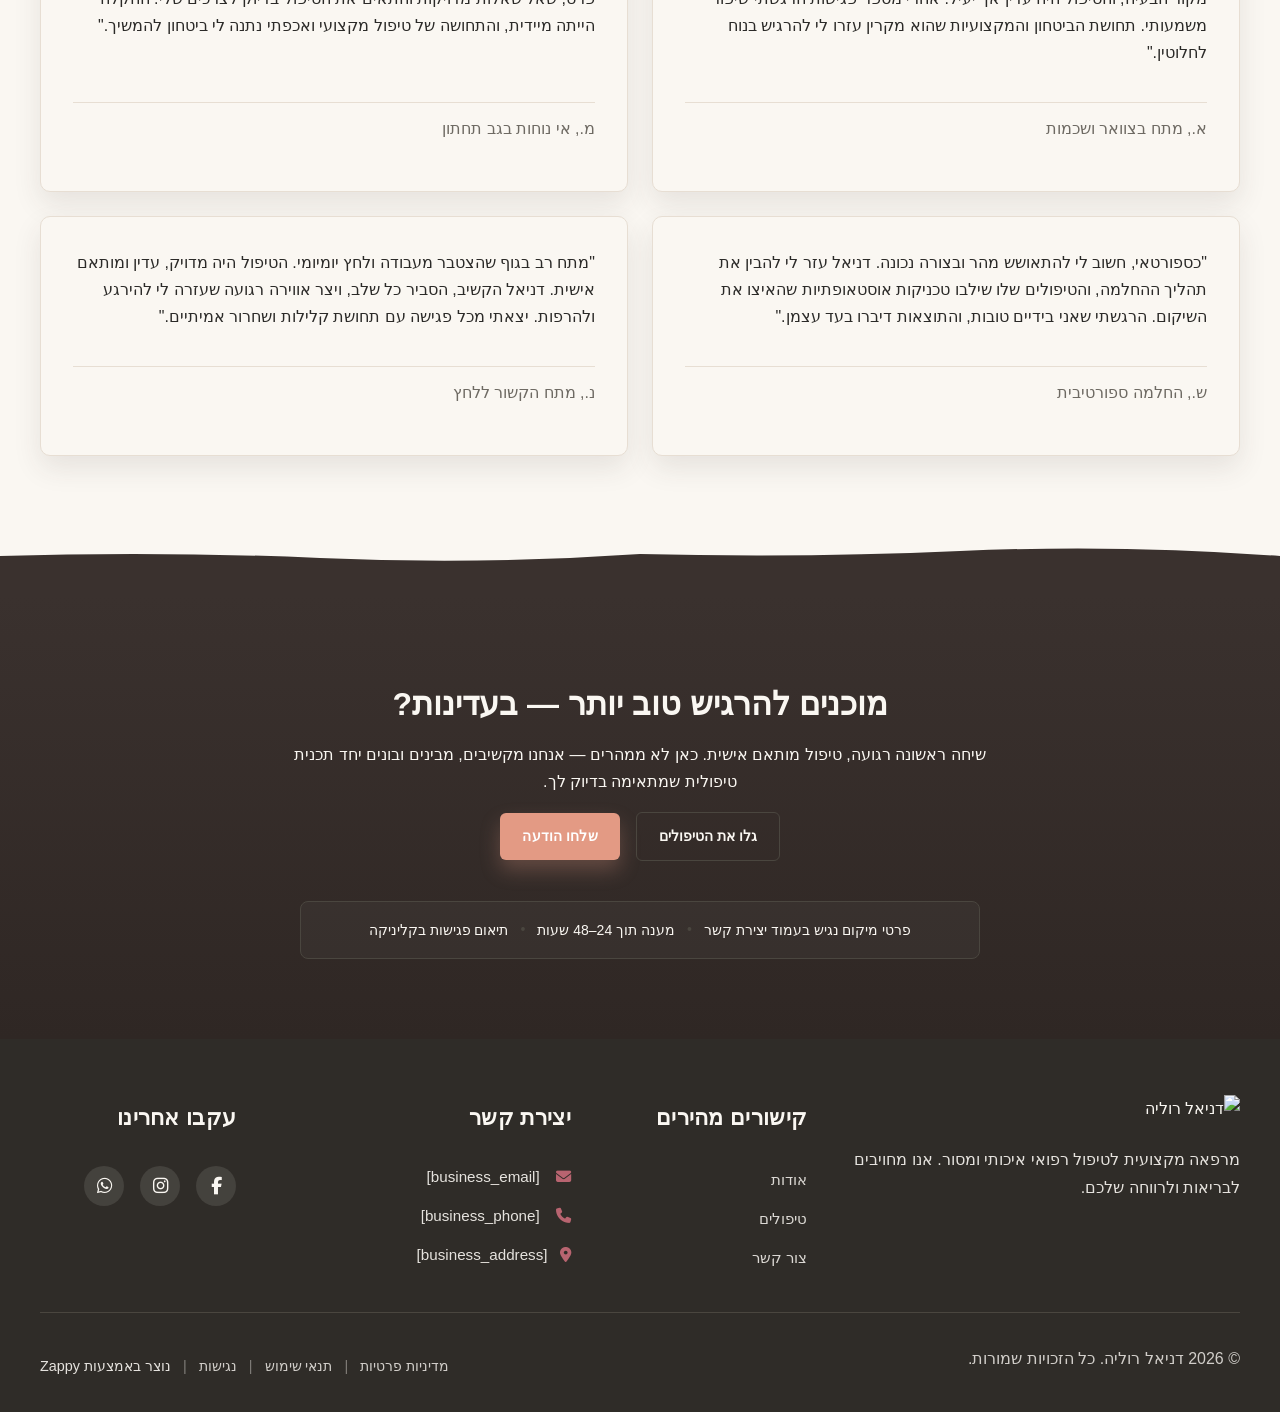
==== commit 8d86b082: "Background sync: Progressive GitHub Sync" ====
--- a/index.html
+++ b/index.html
@@ -783,25 +783,25 @@
 </script>
   
   <main>
-    <section class="index-hero-section" data-layout-spec="בית-hero" data-hero-type="fullscreen-scrim" id="zappy-section-0">
+    <section class="index-hero-section" data-layout-spec="בית-hero" data-hero-type="fullscreen-scrim">
   <div class="index-hero-section__bg-wrapper">
-    <img data-hero-bg="true" data-placeholder="index-hero-bg" data-context="Bright, high-key therapeutic massage clinic scene showing professional hands applying gentle osteopathic technique on a patient covered with clean white towel and linen. Warm natural lighting from window, minimal modern clinic interior with cream walls, peaceful atmosphere. Focus on the careful hand placement demonstrating medical precision and gentle care. High-key photography with soft shadows, professional medical setting with warm white balance. Shot from side angle showing both practitioner hands and treatment area." class="index-hero-section__bg-image zappy-editable-image" width="1920" height="1080" src="/assets/site-index-hero-bg.webp" alt="טיפול עיסוי רפואי אוסטאופתי בקליניקה מקצועית" data-element-type="image" data-element-id="img-1773052437550-16nsg1ccl" data-resize-handler-attached="true">
+    <img data-hero-bg="true" data-placeholder="index-hero-bg" data-context="Bright, high-key therapeutic massage clinic scene showing professional hands applying gentle osteopathic technique on a patient covered with clean white towel and linen. Warm natural lighting from window, minimal modern clinic interior with cream walls, peaceful atmosphere. Focus on the careful hand placement demonstrating medical precision and gentle care. High-key photography with soft shadows, professional medical setting with warm white balance. Shot from side angle showing both practitioner hands and treatment area." class="index-hero-section__bg-image" width="1920" height="1080" src="/assets/site-index-hero-bg.webp" alt="טיפול עיסוי רפואי אוסטאופתי בקליניקה מקצועית">
     <div class="index-hero-section__scrim" aria-hidden="true"></div>
   </div>
   
   <div class="index-hero-section__content-wrapper">
     <div class="index-hero-section__overlay-card">
       <h1 class="index-hero-section__headline">עיסוי רפואי טיפולי בגישה אוסטאופתית</h1>
-      <h3 class="index-hero-section__subtitle" style="">טיפול ידני עדין ומדויק להקלה בכאב, שיפור תנועתיות והחלמה. גישה מקצועית ורגועה המשלבת טכניקות אוסטאופתיות עדינות</h3>
-      <div class="index-hero-section__cta-group" style="text-align: right !important; display: flex !important; justify-content: flex-start !important; align-items: flex-start !important; width: 100% !important;">
-        <a href="/contact" class="index-hero-section__btn-primary btn btn-primary" data-element-type="button" data-element-id="btn-1773052437544-oofyxk1yf" data-native-element="true" style="background-color: var(--primary-color, var(--primary, #8B0000)) !important; background-image: none !important; border-color: var(--primary-color, var(--primary, #8B0000)) !important; color: rgb(255, 255, 255) !important;">יצירת קשר לייעוץ</a>
-        <a href="/about" class="index-hero-section__btn-secondary" data-element-type="button" data-element-id="btn-1773052437544-zrhqj6bgb" data-native-element="true">למידע על הגישה</a>
+      <h3 class="index-hero-section__subtitle">טיפול ידני עדין ומדויק להקלה בכאב, שיפור תנועתיות והחלמה. גישה מקצועית ורגועה המשלבת טכניקות אוסטאופתיות עדינות</h3>
+      <div class="index-hero-section__cta-group">
+        <a href="/contact" class="index-hero-section__btn-primary">יצירת קשר לייעוץ</a>
+        <a href="/about" class="index-hero-section__btn-secondary">למידע על הגישה</a>
       </div>
     </div>
   </div>
   
   <div class="index-hero-section__divider-wrapper">
-    <svg data-no-icon-edit="true" aria-hidden="true" viewBox="0 0 1200 80" preserveAspectRatio="none" xmlns="http://www.w3.org/2000/svg">
+    <svg aria-hidden="true" viewBox="0 0 1200 80" preserveAspectRatio="none" xmlns="http://www.w3.org/2000/svg">
       <defs>
         <linearGradient id="index-hero-divider-gradient" x1="0%" y1="0%" x2="0%" y2="100%">
           <stop offset="0%" style="stop-color:#FAF7F2;stop-"></stop>
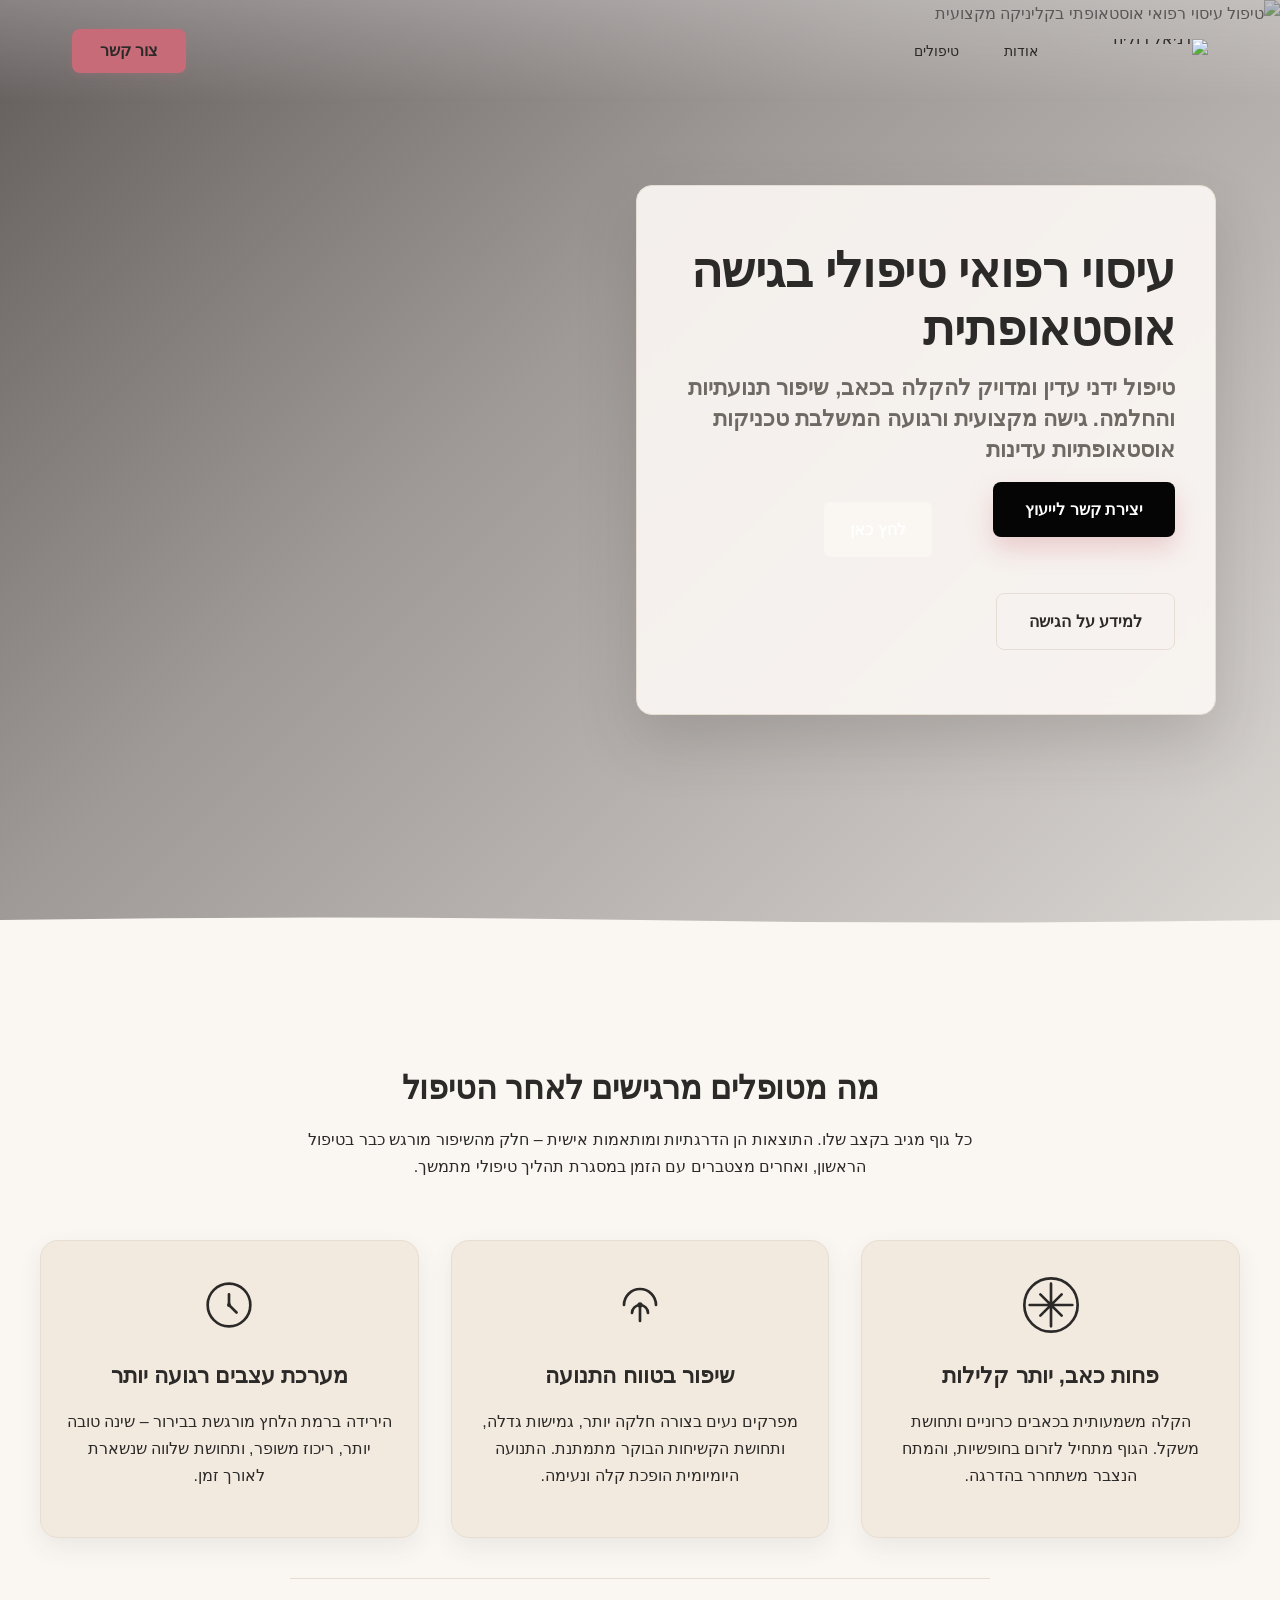
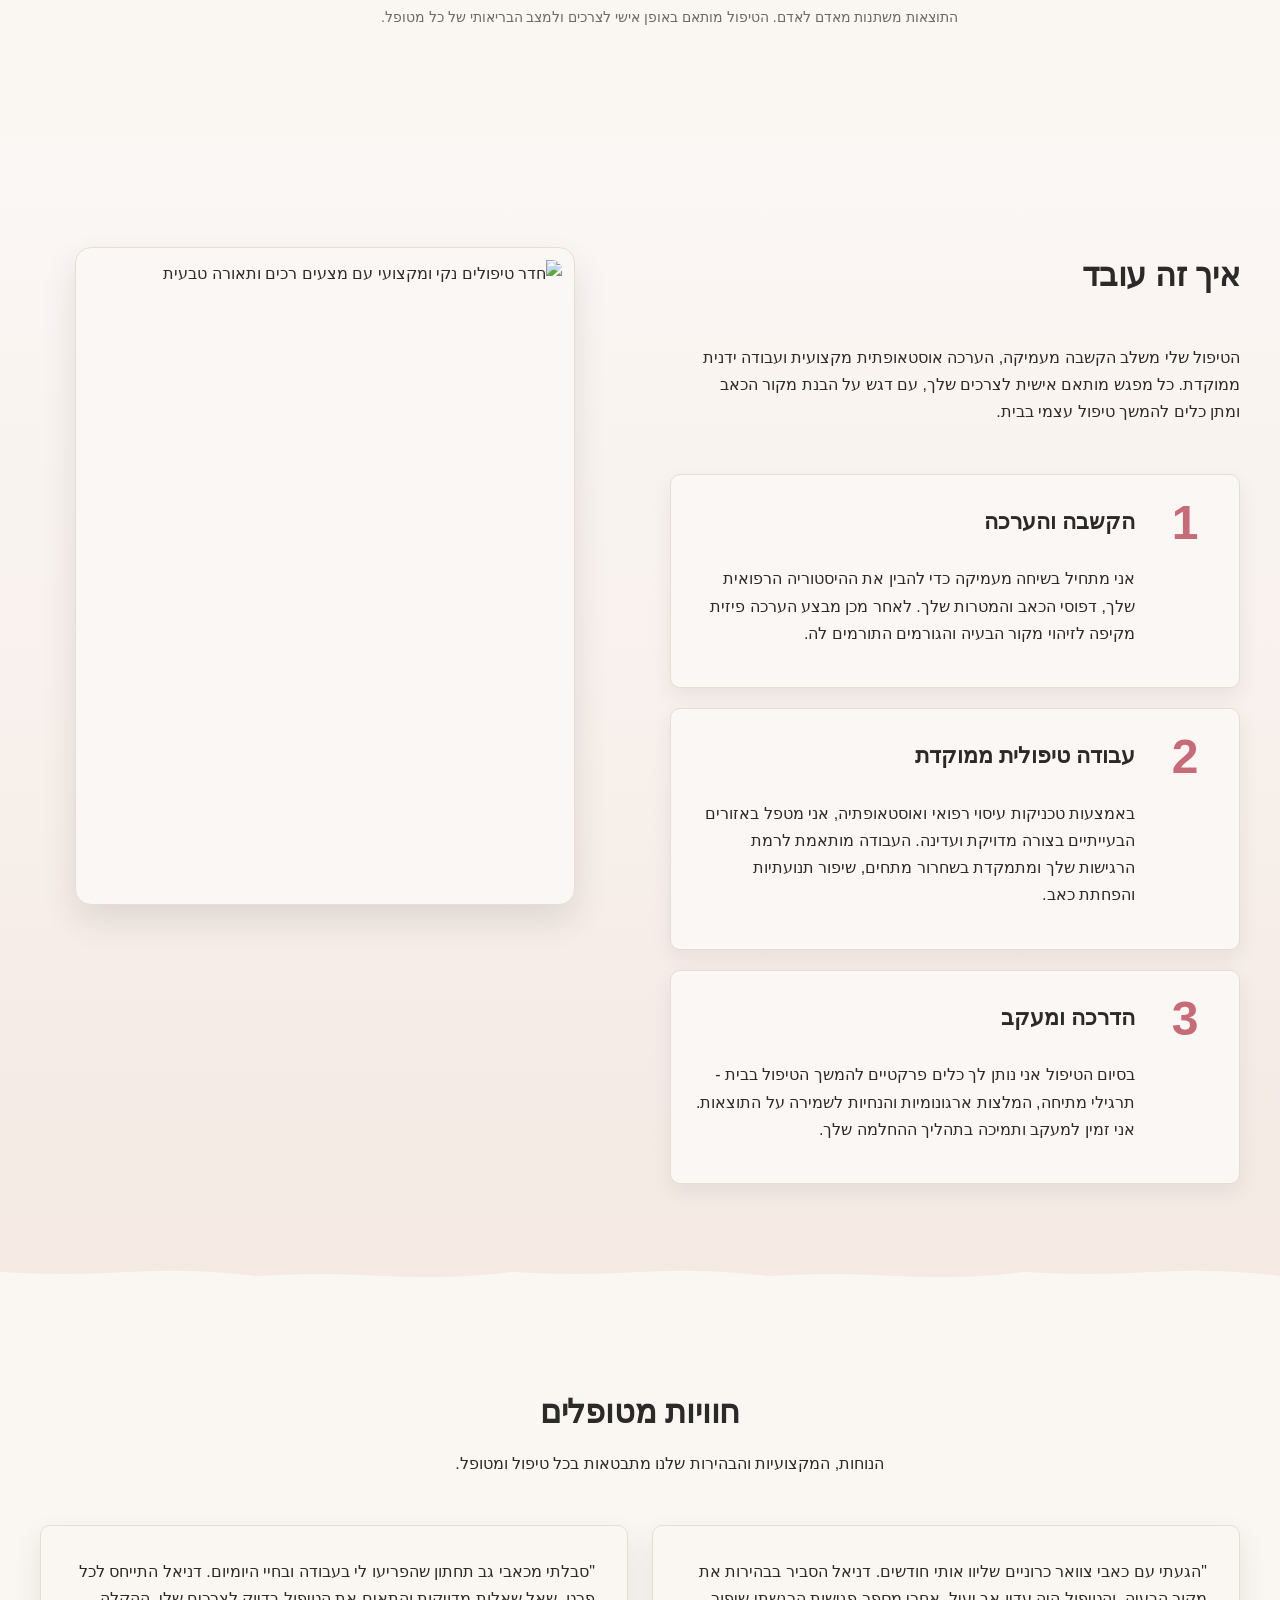
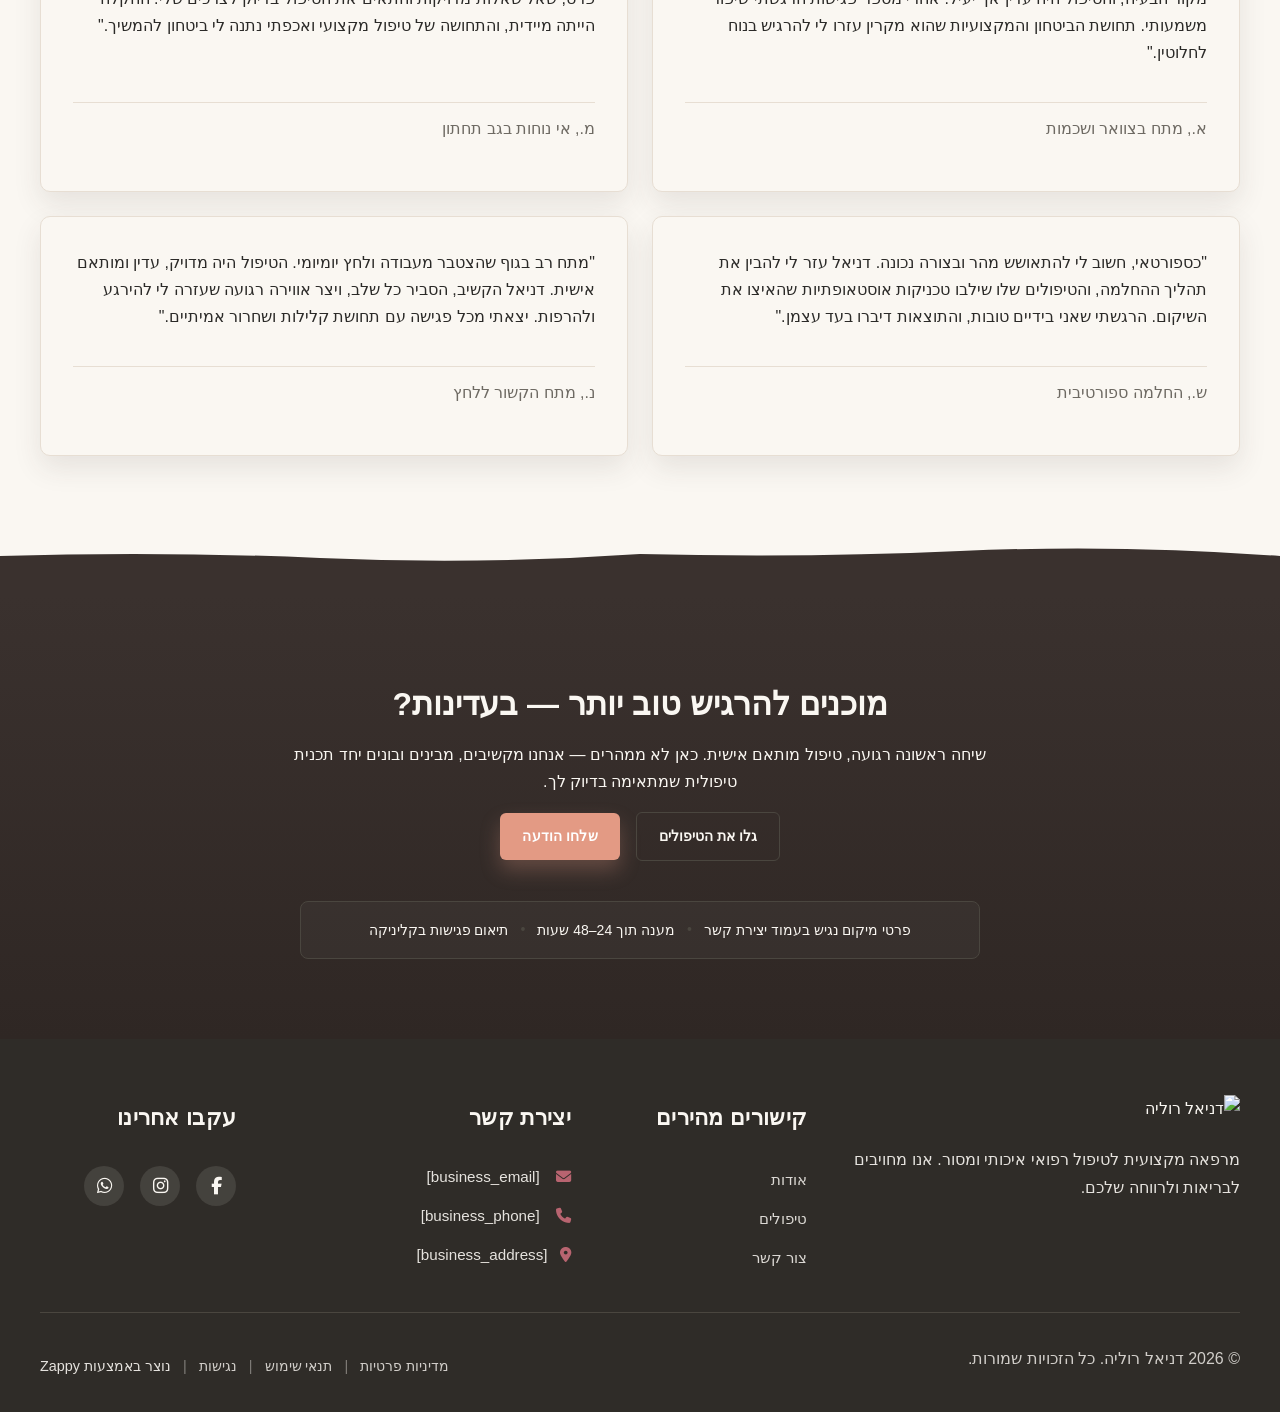
==== commit f2e4df73: "Background sync: Progressive GitHub Sync" ====
--- a/index.html
+++ b/index.html
@@ -783,25 +783,25 @@
 </script>
   
   <main>
-    <section class="index-hero-section" data-layout-spec="בית-hero" data-hero-type="fullscreen-scrim">
+    <section class="index-hero-section" data-layout-spec="בית-hero" data-hero-type="fullscreen-scrim" id="zappy-section-0">
   <div class="index-hero-section__bg-wrapper">
-    <img data-hero-bg="true" data-placeholder="index-hero-bg" data-context="Bright, high-key therapeutic massage clinic scene showing professional hands applying gentle osteopathic technique on a patient covered with clean white towel and linen. Warm natural lighting from window, minimal modern clinic interior with cream walls, peaceful atmosphere. Focus on the careful hand placement demonstrating medical precision and gentle care. High-key photography with soft shadows, professional medical setting with warm white balance. Shot from side angle showing both practitioner hands and treatment area." class="index-hero-section__bg-image" width="1920" height="1080" src="/assets/site-index-hero-bg.webp" alt="טיפול עיסוי רפואי אוסטאופתי בקליניקה מקצועית">
+    <img data-hero-bg="true" data-placeholder="index-hero-bg" data-context="Bright, high-key therapeutic massage clinic scene showing professional hands applying gentle osteopathic technique on a patient covered with clean white towel and linen. Warm natural lighting from window, minimal modern clinic interior with cream walls, peaceful atmosphere. Focus on the careful hand placement demonstrating medical precision and gentle care. High-key photography with soft shadows, professional medical setting with warm white balance. Shot from side angle showing both practitioner hands and treatment area." class="index-hero-section__bg-image zappy-editable-image" width="1920" height="1080" src="/assets/site-index-hero-bg.webp" alt="טיפול עיסוי רפואי אוסטאופתי בקליניקה מקצועית" data-element-type="image" data-element-id="img-1773052437550-16nsg1ccl" data-resize-handler-attached="true">
     <div class="index-hero-section__scrim" aria-hidden="true"></div>
   </div>
   
   <div class="index-hero-section__content-wrapper">
     <div class="index-hero-section__overlay-card">
       <h1 class="index-hero-section__headline">עיסוי רפואי טיפולי בגישה אוסטאופתית</h1>
-      <h3 class="index-hero-section__subtitle">טיפול ידני עדין ומדויק להקלה בכאב, שיפור תנועתיות והחלמה. גישה מקצועית ורגועה המשלבת טכניקות אוסטאופתיות עדינות</h3>
-      <div class="index-hero-section__cta-group">
-        <a href="/contact" class="index-hero-section__btn-primary">יצירת קשר לייעוץ</a>
-        <a href="/about" class="index-hero-section__btn-secondary">למידע על הגישה</a>
-      </div>
+      <h3 class="index-hero-section__subtitle" style="">טיפול ידני עדין ומדויק להקלה בכאב, שיפור תנועתיות והחלמה. גישה מקצועית ורגועה המשלבת טכניקות אוסטאופתיות עדינות</h3>
+      <div class="index-hero-section__cta-group" style="text-align: right !important; display: flex !important; justify-content: flex-start !important; align-items: flex-start !important; width: 100% !important;">
+        <div class="zappy-horizontal-grid grid" id="zappy-horizontal-grid-1773052733838-i5616m" data-zappy-local-grid="true" data-zappy-grid-kind="horizontal-pair" data-zappy-anchor-height="55" style="display: grid; grid-template-columns: 1fr 1fr; gap: 24px; align-items: start; padding: 0px !important;"><p style="text-align: center !important; display: flex !important; justify-content: center !important; align-items: flex-start !important; width: 100% !important;"><a href="/contact" class="index-hero-section__btn-primary btn btn-primary" data-element-type="button" data-element-id="btn-1773052437544-oofyxk1yf" data-native-element="true" style="border-color: rgb(5, 5, 5) !important; color: rgb(255, 255, 255) !important; outline: none; background-color: rgb(5, 5, 5) !important; background-image: none !important;" data-zappy-pre-grid-style="background-color: var(--primary-color, var(--primary, #8B0000)) !important; background-image: none !important; border-color: var(--primary-color, var(--primary, #8B0000)) !important; color: rgb(255, 255, 255) !important;" data-zappy-pre-grid-class="index-hero-section__btn-primary zappy-editable btn btn-primary" data-zappy-was-wrapped-into-grid="true" data-zappy-grid-anchor="true">יצירת קשר לייעוץ</a></p><div class="zappy-inserted-element" id="zappy-element-1773052733807-8hxazcqle" data-element-id="zappy-element-1773052733807-8hxazcqle" data-element-type="button" data-zappy-newly-inserted="true" style="margin-top: 20px; margin-bottom: 20px; text-align: center; display: flex; justify-content: center; align-items: flex-start; width: 100% !important; align-self: start !important; height: auto !important;"><a href="#" class="btn btn-primary" style="text-decoration: none; padding: 12px 24px; border-radius: 6px; display: inline-block; border-color: var(--primary-color, var(--primary, #8B0000)) !important; border-style: solid; border-width: 2px; border-image: initial; color: rgb(255, 255, 255) !important; width: auto !important; flex: 0 0 auto !important; background-color: var(--primary-color, var(--primary, #8B0000)) !important; background-image: none !important;" data-element-type="button" data-text-color="auto" data-element-id="zappy-element-1773052733807-8hxazcqle" id="zappy-element-1773052733807-8hxazcqle">לחץ כאן</a></div></div>
+        <p><a href="/about" class="index-hero-section__btn-secondary" data-element-type="button" data-element-id="btn-1773052437544-zrhqj6bgb" data-native-element="true">למידע על הגישה</a>
+      </p></div>
     </div>
   </div>
   
   <div class="index-hero-section__divider-wrapper">
-    <svg aria-hidden="true" viewBox="0 0 1200 80" preserveAspectRatio="none" xmlns="http://www.w3.org/2000/svg">
+    <svg data-no-icon-edit="true" aria-hidden="true" viewBox="0 0 1200 80" preserveAspectRatio="none" xmlns="http://www.w3.org/2000/svg">
       <defs>
         <linearGradient id="index-hero-divider-gradient" x1="0%" y1="0%" x2="0%" y2="100%">
           <stop offset="0%" style="stop-color:#FAF7F2;stop-"></stop>
@@ -1117,8 +1117,8 @@
       if(cm)cm.style.transition='background 0.3s ease,backdrop-filter 0.3s ease,-webkit-backdrop-filter 0.3s ease';
       var neSel='a,.navbar-brand,.navbar-brand a,.dropdown-toggle,.mobile-toggle,.phone-header-btn,.mobile-hamburger-btn,.mobile-close-btn,.mobile-submenu-toggle,.nav-link';
       var skipCls=['cart-link','login-link','nav-search-toggle','search-toggle'];
-      function sTC(c,clr){var els=c.querySelectorAll(neSel);for(var i=0;i<els.length;i++){var sk=false;for(var j=0;j<skipCls.length;j++){if(els[i].classList.contains(skipCls[j])){sk=true;break;}}if(!sk)els[i].style.setProperty('color',clr,'important');}}
-      function cTC(c){var els=c.querySelectorAll(neSel);for(var i=0;i<els.length;i++)els[i].style.removeProperty('color');}
+      function sTC(c,clr){var els=c.querySelectorAll(neSel);for(var i=0;i<els.length;i++){var sk=false;if(els[i].closest('.sub-menu')||els[i].closest('.dropdown-menu')){sk=true;}for(var j=0;j<skipCls.length;j++){if(els[i].classList.contains(skipCls[j])){sk=true;break;}}if(!sk)els[i].style.setProperty('color',clr,'important');}}
+      function cTC(c){var els=c.querySelectorAll(neSel);for(var i=0;i<els.length;i++){if(els[i].closest('.sub-menu')||els[i].closest('.dropdown-menu'))continue;els[i].style.removeProperty('color');}}
       function applyScrolled(){
         nb.classList.add('scrolled');
         if(window.innerWidth>768){
--- a/styles.css
+++ b/styles.css
@@ -5380,6 +5380,22 @@
 @media (max-width: 480px) { .favorites-grid { grid-template-columns: repeat(2, 1fr); gap: 10px; } }
 /* ========== END PRODUCT ICON STYLES ========== */
 
+/* ========== ORPHANED_ZOOM_IMG_FIX ========== */
+@media (max-width: 768px) {
+  .zappy-preserve-css-grid > img[data-zappy-zoom],
+  [class*="-grid"] > img[data-zappy-zoom] {
+    position: relative !important;
+    width: 100% !important;
+    height: auto !important;
+    max-width: 100% !important;
+    max-height: 300px !important;
+    object-fit: cover !important;
+    left: auto !important;
+    top: auto !important;
+  }
+}
+/* ========== END ORPHANED_ZOOM_IMG_FIX ========== */
+
 
 /* ========== GRID RESPONSIVE FIX (zappy-grid-mobile-fix) ========== */
 /* Ensures grids with explicit columns use CSS variable and are responsive on mobile */
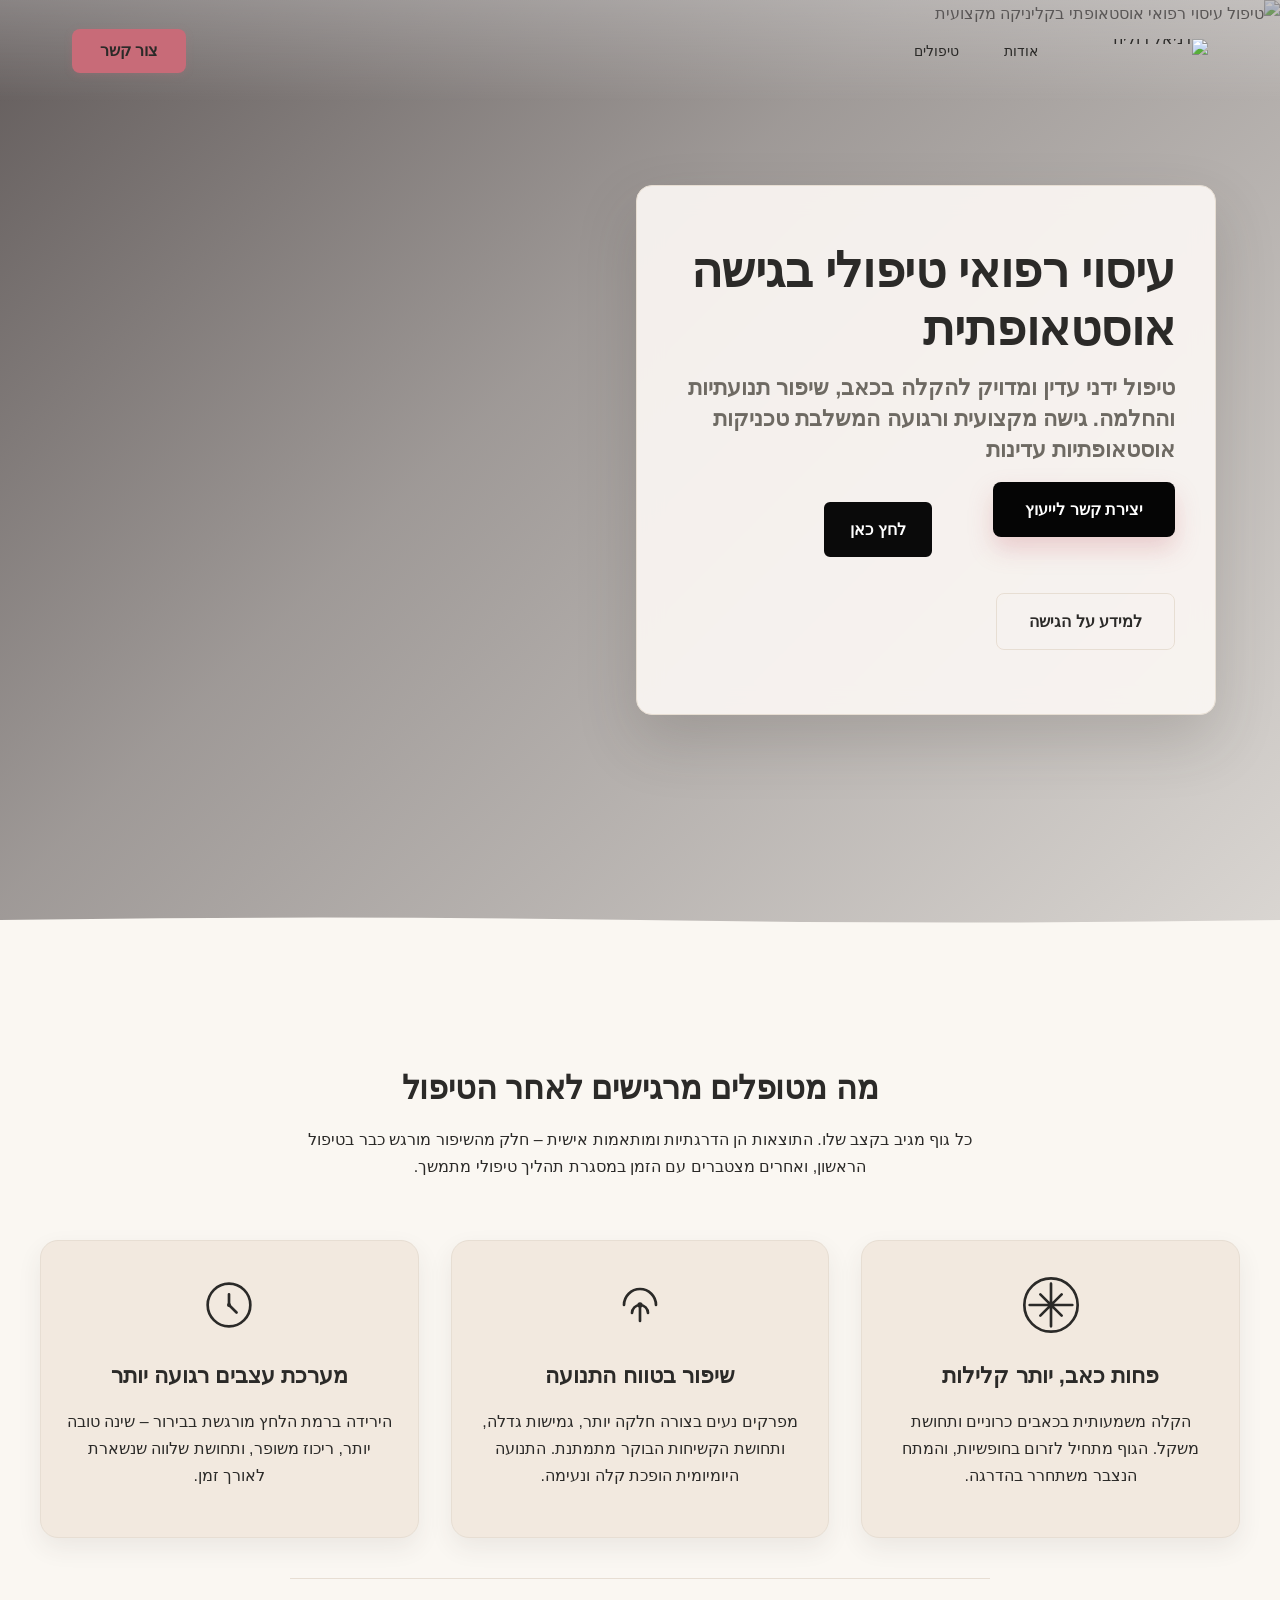
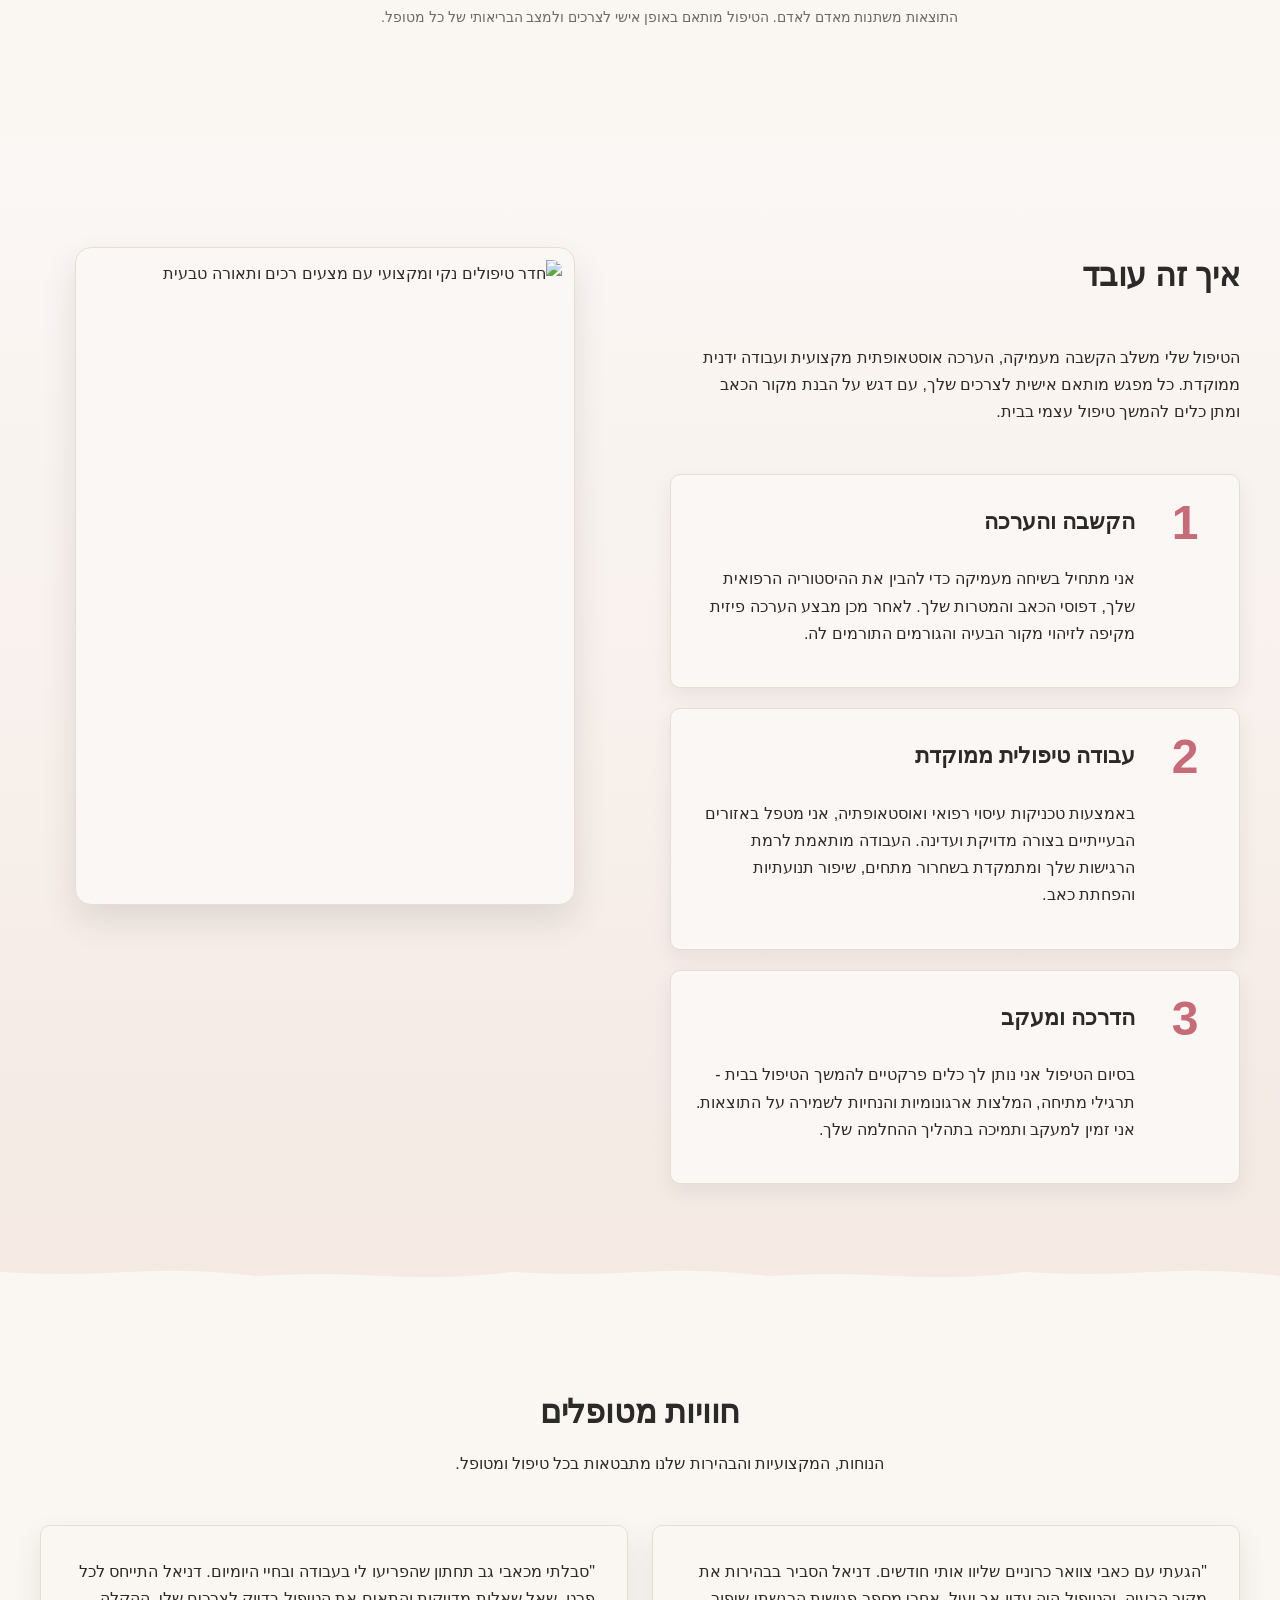
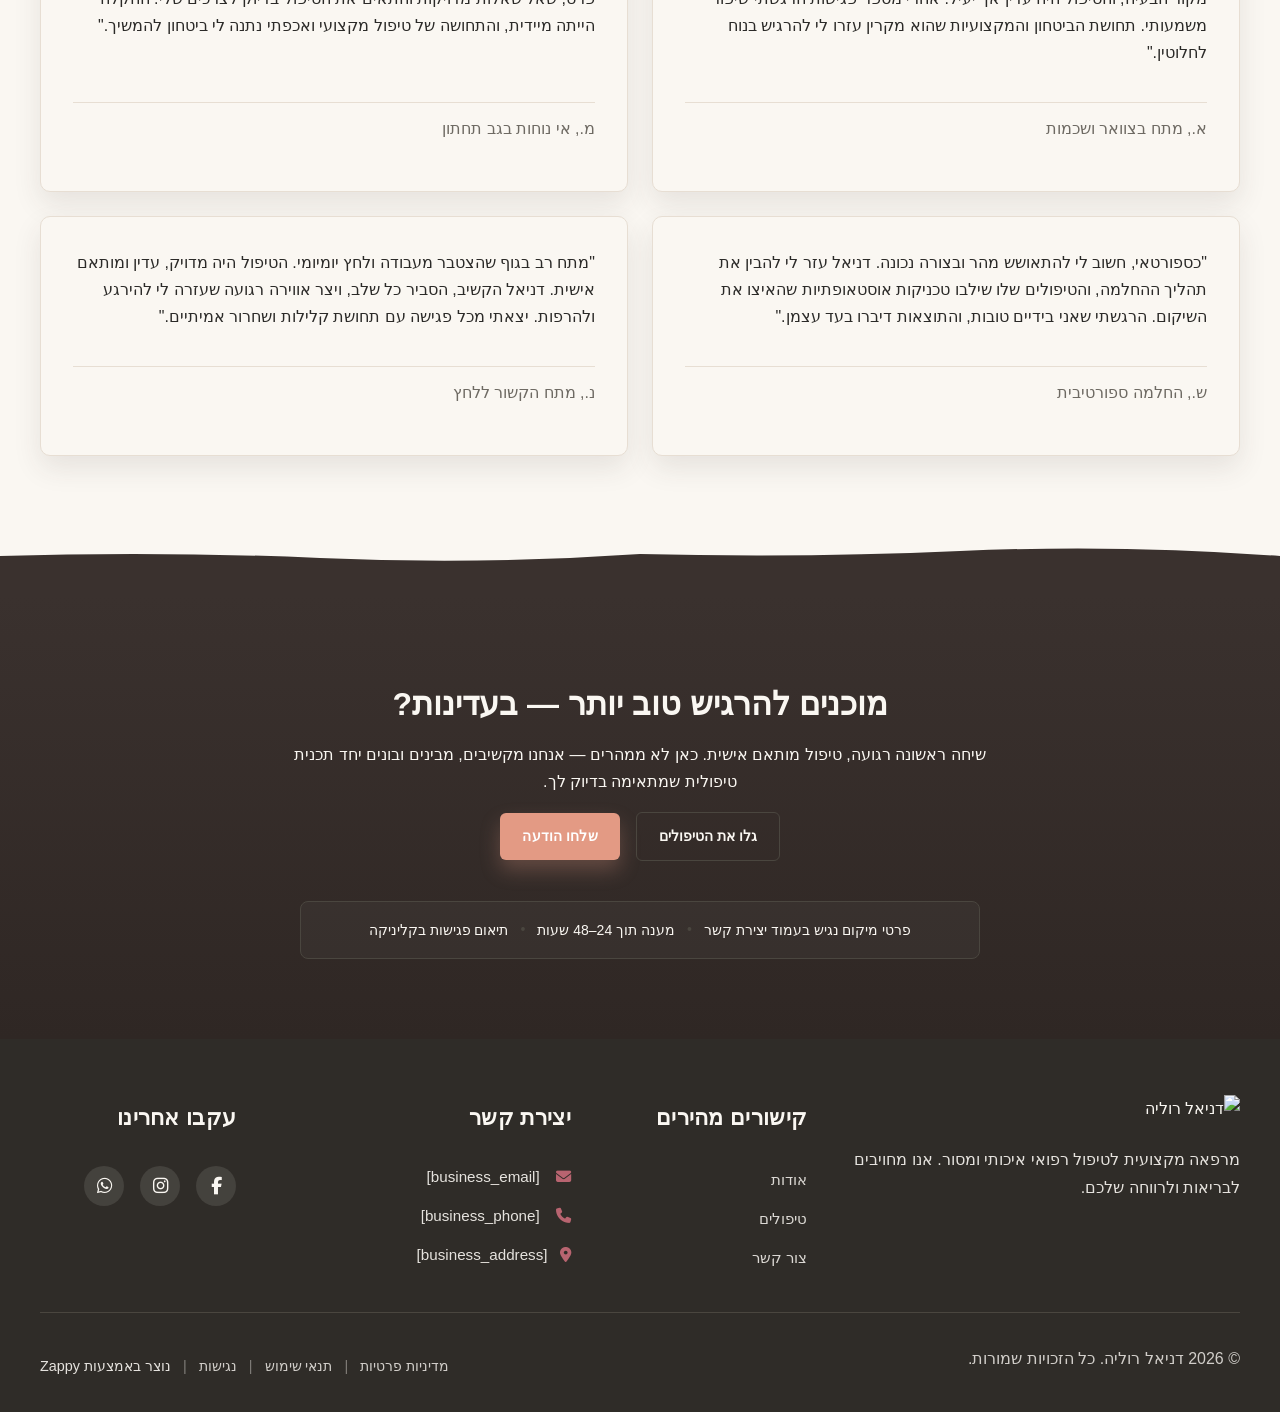
==== commit 5868f697: "Background sync: Progressive GitHub Sync" ====
--- a/index.html
+++ b/index.html
@@ -794,7 +794,7 @@
       <h1 class="index-hero-section__headline">עיסוי רפואי טיפולי בגישה אוסטאופתית</h1>
       <h3 class="index-hero-section__subtitle" style="">טיפול ידני עדין ומדויק להקלה בכאב, שיפור תנועתיות והחלמה. גישה מקצועית ורגועה המשלבת טכניקות אוסטאופתיות עדינות</h3>
       <div class="index-hero-section__cta-group" style="text-align: right !important; display: flex !important; justify-content: flex-start !important; align-items: flex-start !important; width: 100% !important;">
-        <div class="zappy-horizontal-grid grid" id="zappy-horizontal-grid-1773052733838-i5616m" data-zappy-local-grid="true" data-zappy-grid-kind="horizontal-pair" data-zappy-anchor-height="55" style="display: grid; grid-template-columns: 1fr 1fr; gap: 24px; align-items: start; padding: 0px !important;"><p style="text-align: center !important; display: flex !important; justify-content: center !important; align-items: flex-start !important; width: 100% !important;"><a href="/contact" class="index-hero-section__btn-primary btn btn-primary" data-element-type="button" data-element-id="btn-1773052437544-oofyxk1yf" data-native-element="true" style="border-color: rgb(5, 5, 5) !important; color: rgb(255, 255, 255) !important; outline: none; background-color: rgb(5, 5, 5) !important; background-image: none !important;" data-zappy-pre-grid-style="background-color: var(--primary-color, var(--primary, #8B0000)) !important; background-image: none !important; border-color: var(--primary-color, var(--primary, #8B0000)) !important; color: rgb(255, 255, 255) !important;" data-zappy-pre-grid-class="index-hero-section__btn-primary zappy-editable btn btn-primary" data-zappy-was-wrapped-into-grid="true" data-zappy-grid-anchor="true">יצירת קשר לייעוץ</a></p><div class="zappy-inserted-element" id="zappy-element-1773052733807-8hxazcqle" data-element-id="zappy-element-1773052733807-8hxazcqle" data-element-type="button" data-zappy-newly-inserted="true" style="margin-top: 20px; margin-bottom: 20px; text-align: center; display: flex; justify-content: center; align-items: flex-start; width: 100% !important; align-self: start !important; height: auto !important;"><a href="#" class="btn btn-primary" style="text-decoration: none; padding: 12px 24px; border-radius: 6px; display: inline-block; border-color: var(--primary-color, var(--primary, #8B0000)) !important; border-style: solid; border-width: 2px; border-image: initial; color: rgb(255, 255, 255) !important; width: auto !important; flex: 0 0 auto !important; background-color: var(--primary-color, var(--primary, #8B0000)) !important; background-image: none !important;" data-element-type="button" data-text-color="auto" data-element-id="zappy-element-1773052733807-8hxazcqle" id="zappy-element-1773052733807-8hxazcqle">לחץ כאן</a></div></div>
+        <div class="zappy-horizontal-grid grid" id="zappy-horizontal-grid-1773052733838-i5616m" data-zappy-local-grid="true" data-zappy-grid-kind="horizontal-pair" data-zappy-anchor-height="55" style="display: grid; grid-template-columns: 1fr 1fr; gap: 24px; align-items: start; padding: 0px !important;"><p style="text-align: center !important; display: flex !important; justify-content: center !important; align-items: flex-start !important; width: 100% !important;"><a href="/contact" class="index-hero-section__btn-primary btn btn-primary" data-element-type="button" data-element-id="btn-1773052437544-oofyxk1yf" data-native-element="true" style="border-color: rgb(5, 5, 5) !important; color: rgb(255, 255, 255) !important; outline: none; background-color: rgb(5, 5, 5) !important; background-image: none !important;" data-zappy-pre-grid-style="background-color: var(--primary-color, var(--primary, #8B0000)) !important; background-image: none !important; border-color: var(--primary-color, var(--primary, #8B0000)) !important; color: rgb(255, 255, 255) !important;" data-zappy-pre-grid-class="index-hero-section__btn-primary zappy-editable btn btn-primary" data-zappy-was-wrapped-into-grid="true" data-zappy-grid-anchor="true">יצירת קשר לייעוץ</a></p><div class="zappy-inserted-element" id="zappy-element-1773052733807-8hxazcqle" data-element-id="zappy-element-1773052733807-8hxazcqle" data-element-type="button" data-zappy-newly-inserted="true" style="margin-top: 20px; margin-bottom: 20px; text-align: center !important; display: flex !important; justify-content: center !important; align-items: flex-start !important; width: 100% !important; align-self: start !important; height: auto !important;"><a href="#" class="btn btn-primary" style="text-decoration: none; padding: 12px 24px; border-radius: 6px; display: inline-block; border-style: solid; border-width: 2px; border-image: initial; border-color: rgb(10, 10, 10) !important; color: rgb(255, 255, 255) !important; flex: 0 0 auto !important; outline: none; background-color: rgb(10, 10, 10) !important; background-image: none !important;" data-element-type="button" data-text-color="auto" data-element-id="btn-1773074311789-49hqrvbx6" id="btn-1773074311789-49hqrvbx6">לחץ כאן</a></div></div>
         <p><a href="/about" class="index-hero-section__btn-secondary" data-element-type="button" data-element-id="btn-1773052437544-zrhqj6bgb" data-native-element="true">למידע על הגישה</a>
       </p></div>
     </div>
